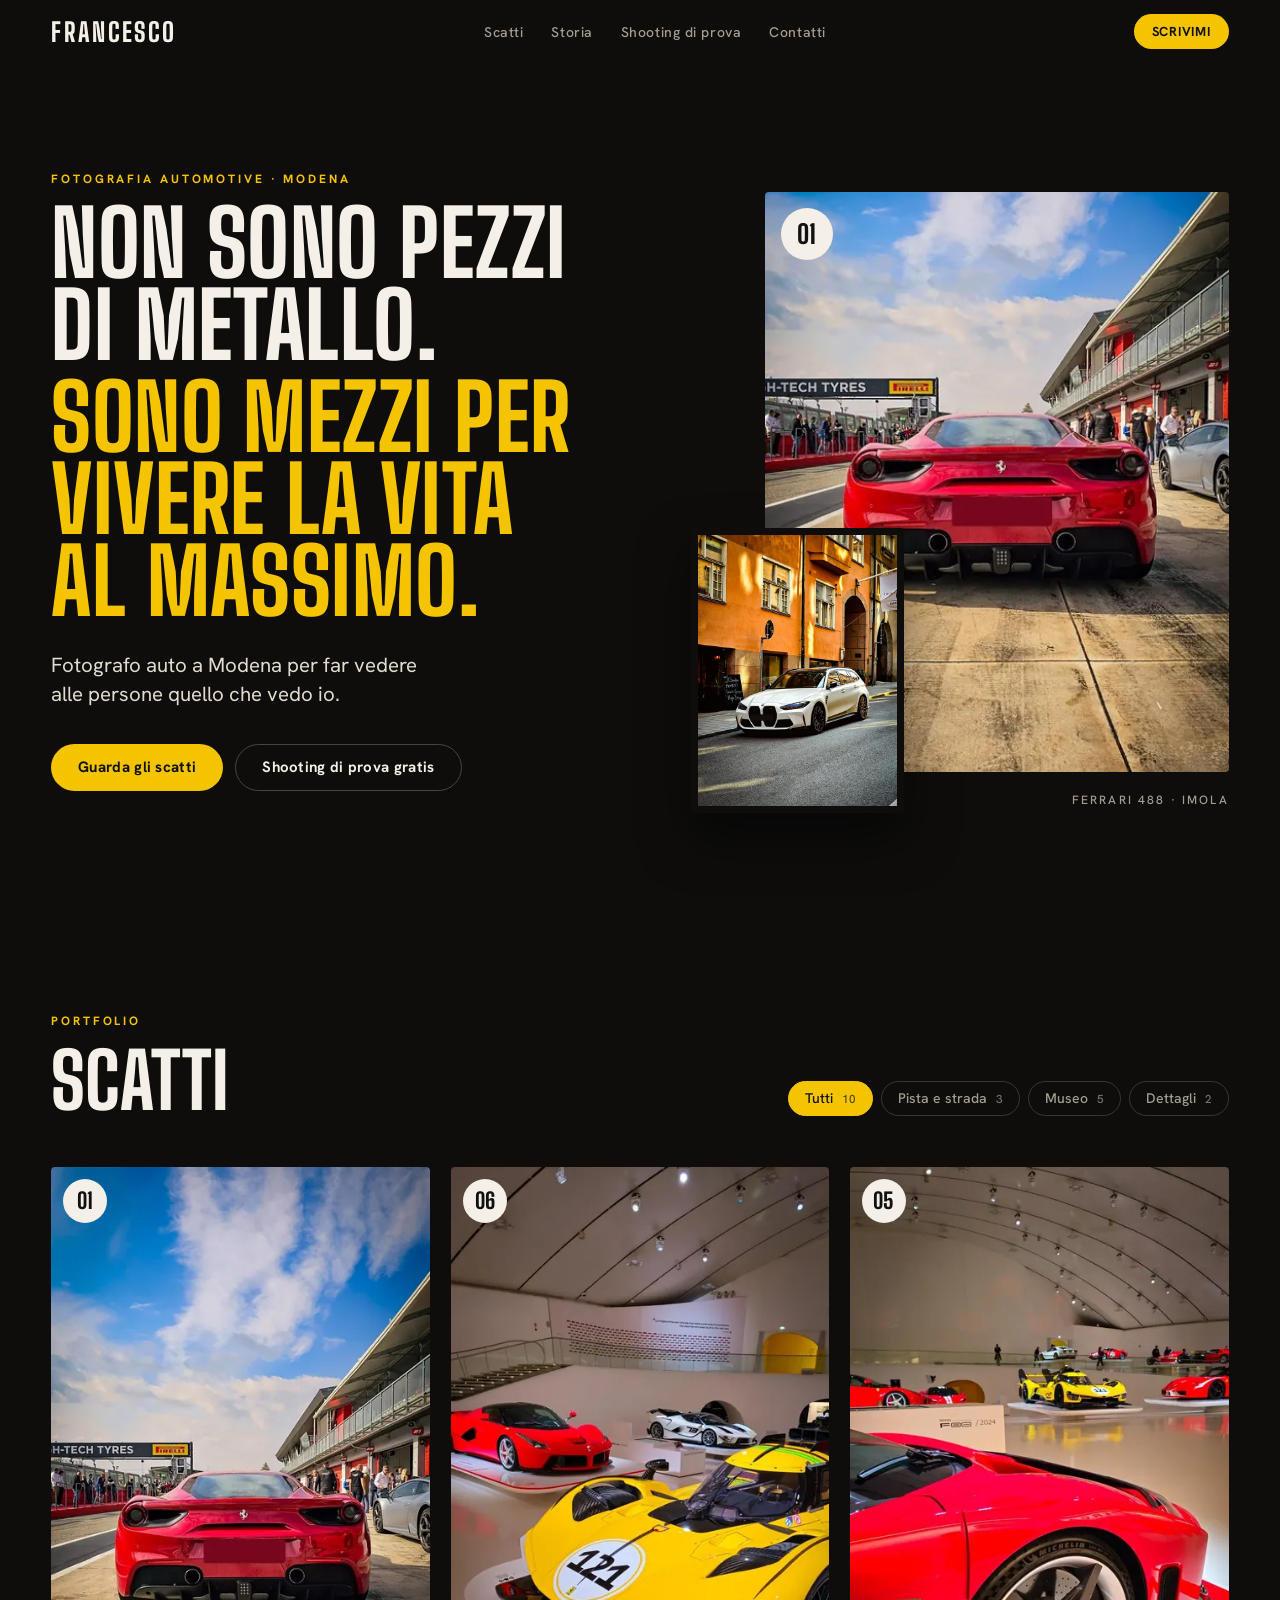
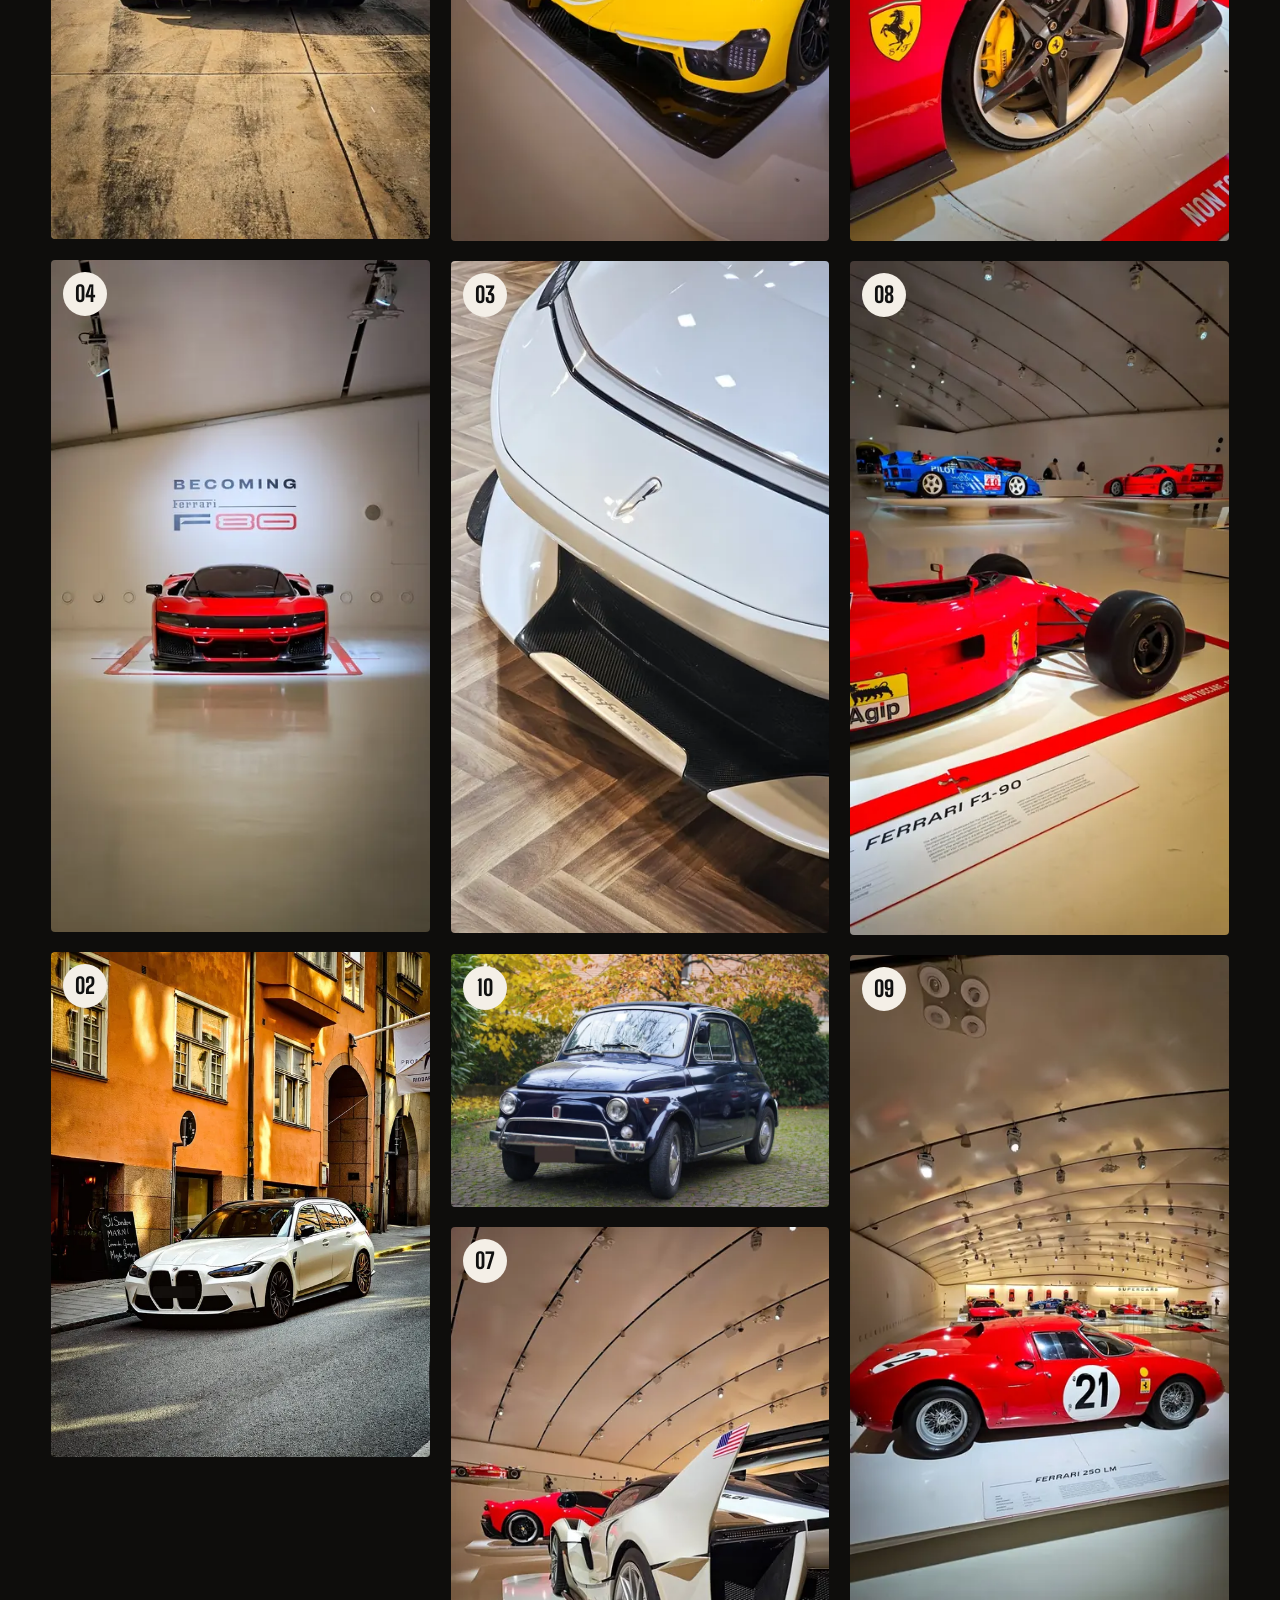
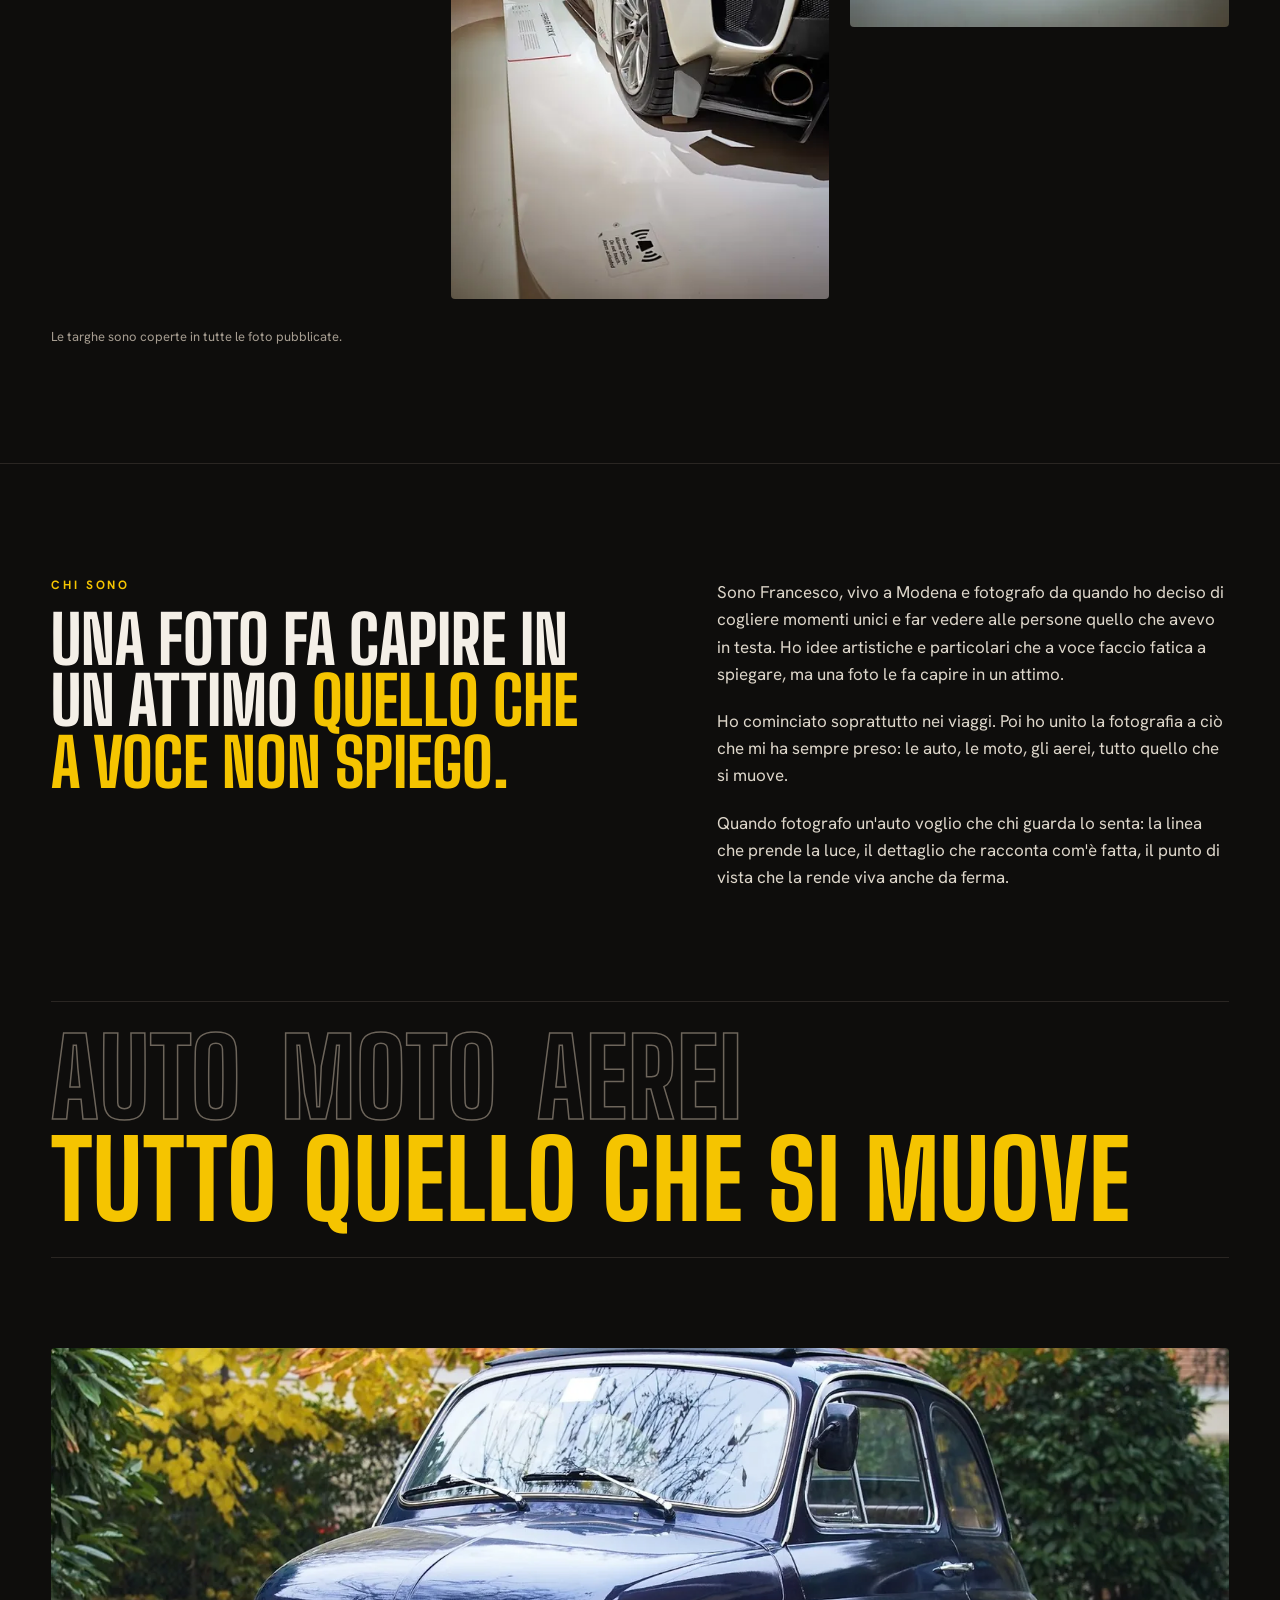
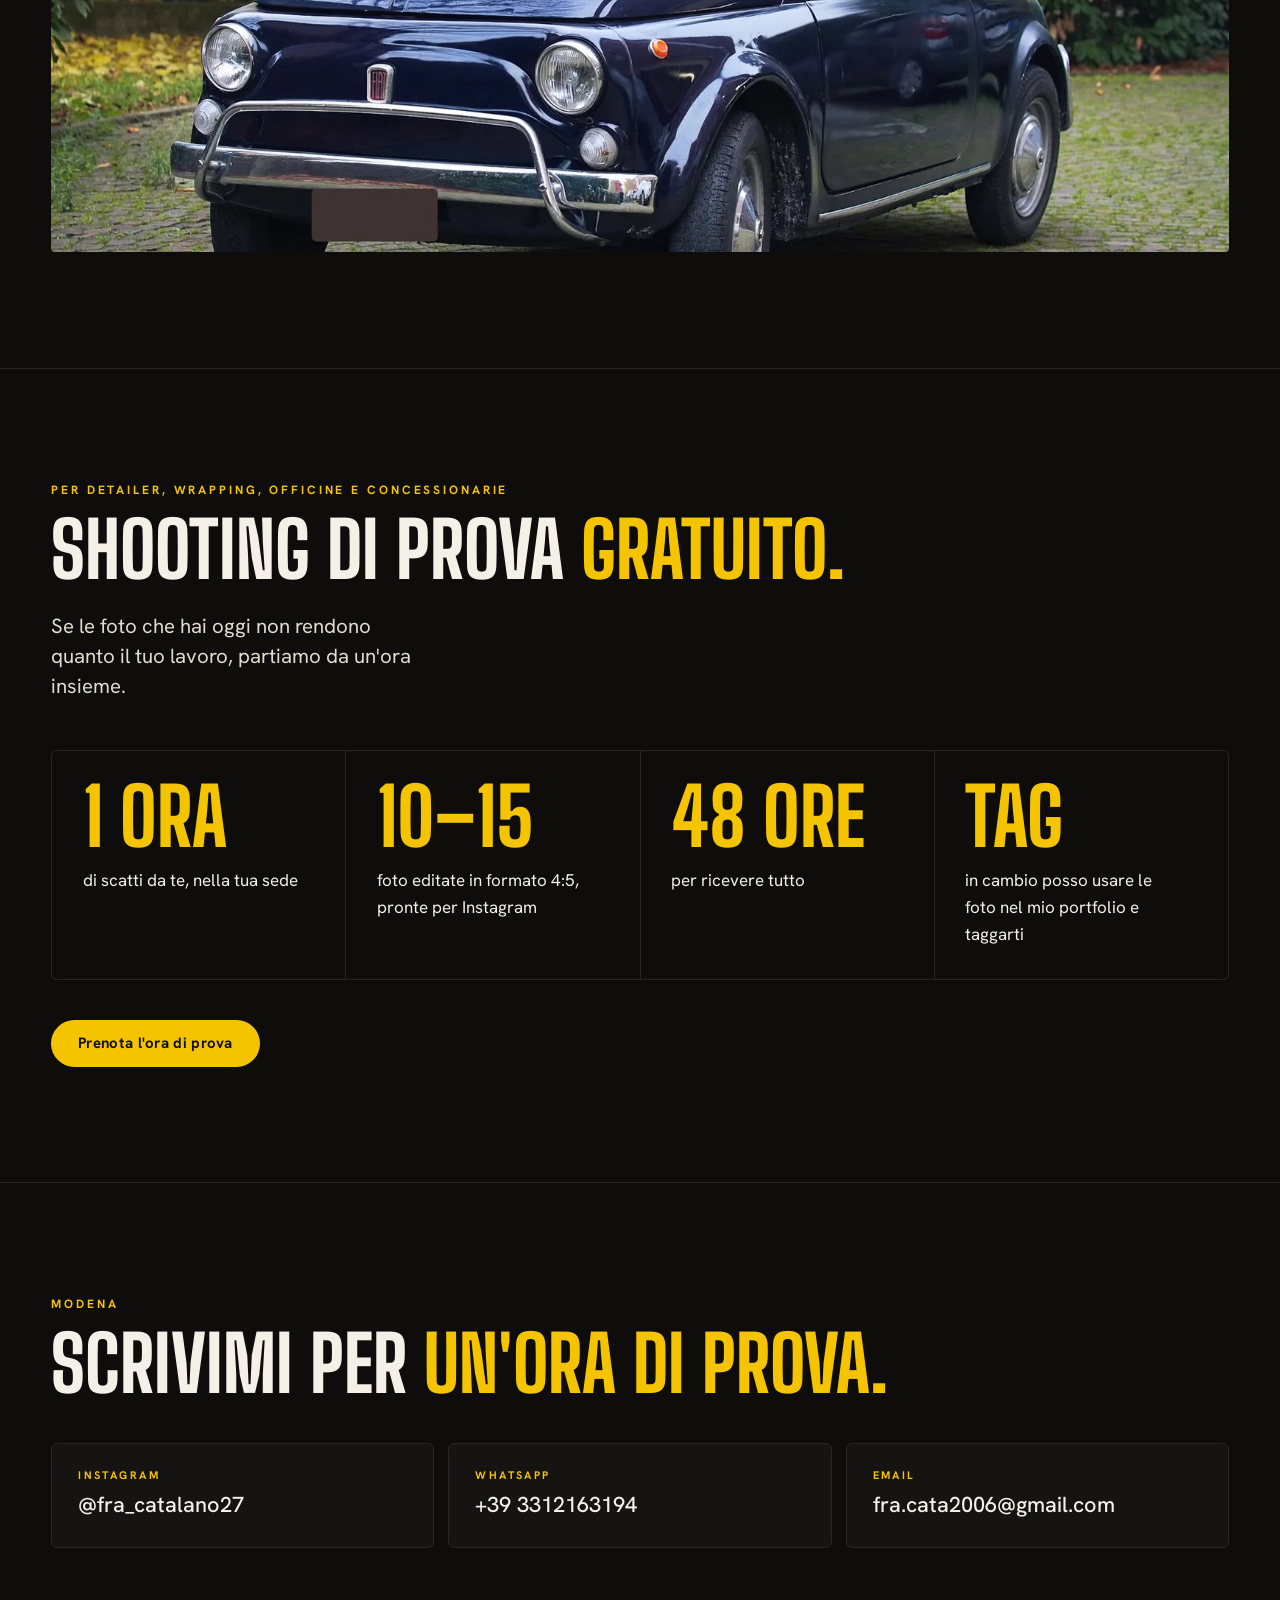
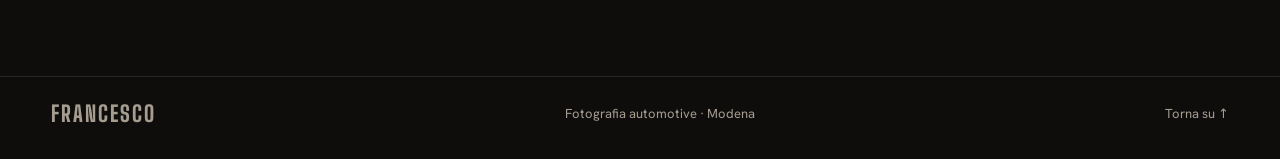
==== index.html @ 51c576ea "Portfolio fotografia automotive: sito statico Co-Authored-By: Claude Sonnet 5.5 <noreply@anthropic.c" ====
<!DOCTYPE html>
<html lang="it">
<head>
<meta charset="utf-8">
<meta name="viewport" content="width=device-width, initial-scale=1">
<title>Francesco · Fotografia automotive a Modena</title>
<meta name="description" content="Fotografo auto a Modena per far vedere alle persone quello che vedo io. Shooting di prova gratuito per detailer, wrapping, officine e concessionarie: 1 ora, 10-15 foto editate in 48 ore.">
<meta name="theme-color" content="#0e0d0c">
<link rel="icon" href="favicon.svg" type="image/svg+xml">
<link rel="canonical" href="https://cataaa06.github.io/portfolio/">

<meta property="og:type" content="website">
<meta property="og:locale" content="it_IT">
<meta property="og:title" content="Francesco · Fotografia automotive a Modena">
<meta property="og:description" content="Non sono pezzi di metallo. Sono mezzi per vivere la vita al massimo. Shooting di prova gratuito: 1 ora, 10-15 foto in 48 ore.">
<meta property="og:url" content="https://cataaa06.github.io/portfolio/">
<meta property="og:image" content="https://cataaa06.github.io/portfolio/assets/og.jpg">
<meta property="og:image:width" content="1200">
<meta property="og:image:height" content="630">
<meta name="twitter:card" content="summary_large_image">

<link rel="preload" href="assets/fonts/big-shoulders-display-latin-800-normal.woff2" as="font" type="font/woff2" crossorigin>
<link rel="preload" href="assets/fonts/hanken-grotesk-latin-400-normal.woff2" as="font" type="font/woff2" crossorigin>
<link rel="stylesheet" href="assets/css/style.css">

<script type="application/ld+json">
{"@context":"https://schema.org","@type":"Person","name":"Francesco","jobTitle":"Fotografo automotive","address":{"@type":"PostalAddress","addressLocality":"Modena","addressCountry":"IT"},"email":"mailto:fra.cata2006@gmail.com","sameAs":["https://instagram.com/fra_catalano27"]}
</script>
</head>
<body>

<header class="bar" id="top">
  <a class="mark" href="#top" aria-label="Francesco, torna in cima">Francesco</a>
  <nav class="nav" aria-label="Sezioni">
    <a href="#scatti">Scatti</a>
    <a href="#storia">Storia</a>
    <a href="#shooting">Shooting di prova</a>
    <a href="#contatti">Contatti</a>
  </nav>
  <a class="pill" href="#contatti">Scrivimi</a>
</header>

<main>

  <!-- HERO -->
  <section class="hero" aria-labelledby="h-hero">
    <div class="hero-copy">
      <p class="eyebrow">Fotografia automotive · Modena</p>
      <h1 id="h-hero"><span class="ln">Non sono pezzi di metallo.</span> <span class="ln g">Sono mezzi per vivere la vita al massimo.</span></h1>
      <p class="lead">Fotografo auto a Modena per far vedere alle persone quello che vedo io.</p>
      <div class="cta">
        <a class="btn primary" href="#scatti">Guarda gli scatti</a>
        <a class="btn ghost" href="#shooting">Shooting di prova gratis</a>
      </div>
    </div>
    <figure class="hero-art">
      <img class="a" src="assets/img/01-1600.webp" srcset="assets/img/01-800.webp 800w, assets/img/01-1600.webp 1600w" sizes="(max-width: 900px) 90vw, 40vw" width="958" height="1700" alt="Ferrari 488 vista da dietro, dal basso, ai box di Imola" fetchpriority="high">
      <img class="b" src="assets/img/02-800.webp" width="800" height="1066" alt="BMW M3 Touring bianca davanti a un muro arancione" loading="eager">
      <span class="roundel">01</span>
      <figcaption>Ferrari 488 · Imola</figcaption>
    </figure>
  </section>

  <!-- SCATTI -->
  <section class="sec" id="scatti" aria-labelledby="h-scatti">
    <div class="sec-head">
      <div>
        <p class="eyebrow">Portfolio</p>
        <h2 id="h-scatti">Scatti</h2>
      </div>
      <div class="chips" role="group" aria-label="Filtra per tipo">
        <button class="chip" type="button" data-f="all" aria-pressed="true">Tutti <small>10</small></button>
        <button class="chip" type="button" data-f="pista" aria-pressed="false">Pista e strada <small>3</small></button>
        <button class="chip" type="button" data-f="museo" aria-pressed="false">Museo <small>5</small></button>
        <button class="chip" type="button" data-f="dettagli" aria-pressed="false">Dettagli <small>2</small></button>
      </div>
    </div>

    <div class="wall" id="wall">
      <a class="shot" data-cat="pista" data-n="01" data-title="Ferrari 488" data-cap="Dal basso, sull'asfalto dei box a Imola" href="assets/img/01-1600.webp">
        <img src="assets/img/01-800.webp" width="958" height="1700" alt="Ferrari 488 vista da dietro, dal basso, ai box di Imola" loading="lazy">
        <span class="roundel">01</span><span class="cap"><b>Ferrari 488</b>Imola</span>
      </a>
      <a class="shot" data-cat="museo" data-n="04" data-title="Ferrari F80" data-cap="Frontale, centrata sul riquadro rosso" href="assets/img/04-1600.webp">
        <img src="assets/img/04-800.webp" width="958" height="1700" alt="Ferrari F80 vista frontale sotto la scritta Becoming F80" loading="lazy">
        <span class="roundel">04</span><span class="cap"><b>Ferrari F80</b>Museo</span>
      </a>
      <a class="shot" data-cat="pista" data-n="02" data-title="BMW M3 Touring" data-cap="Bianca contro un muro arancione" href="assets/img/02-1600.webp">
        <img src="assets/img/02-800.webp" width="800" height="1066" alt="BMW M3 Touring bianca davanti a un muro arancione" loading="lazy">
        <span class="roundel">02</span><span class="cap"><b>BMW M3 Touring</b>Strada</span>
      </a>
      <a class="shot" data-cat="museo" data-n="06" data-title="Ferrari 499P" data-cap="Il numero 121 in primo piano" href="assets/img/06-1600.webp">
        <img src="assets/img/06-800.webp" width="957" height="1700" alt="Ferrari 499P gialla con il numero 121 in primo piano" loading="lazy">
        <span class="roundel">06</span><span class="cap"><b>Ferrari 499P</b>Museo</span>
      </a>
      <a class="shot" data-cat="dettagli" data-n="03" data-title="Pininfarina" data-cap="Il dettaglio che firma l'auto" href="assets/img/03-1600.webp">
        <img src="assets/img/03-800.webp" width="958" height="1700" alt="Dettaglio della scritta Pininfarina su un'auto bianca" loading="lazy">
        <span class="roundel">03</span><span class="cap"><b>Pininfarina</b>Dettaglio</span>
      </a>
      <a class="shot" data-cat="pista" data-n="10" data-title="Fiat 500" data-cap="Blu profondo in un cortile d'autunno" href="assets/img/10-1600.webp">
        <img src="assets/img/10-800.webp" width="800" height="534" alt="Fiat 500 d'epoca blu scuro in un cortile d'autunno" loading="lazy">
        <span class="roundel">10</span><span class="cap"><b>Fiat 500</b>Autunno</span>
      </a>
      <a class="shot" data-cat="museo" data-n="07" data-title="Ferrari FXX K" data-cap="Ala e bandiera, da un punto di vista basso" href="assets/img/07-1600.webp">
        <img src="assets/img/07-800.webp" width="958" height="1700" alt="Ferrari FXX K bianca con la bandiera sull'ala, ripresa dal basso" loading="lazy">
        <span class="roundel">07</span><span class="cap"><b>Ferrari FXX K</b>Museo</span>
      </a>
      <a class="shot" data-cat="dettagli" data-n="05" data-title="Ferrari F80, la ruota" data-cap="Scudetto, cerchio e pinza gialla" href="assets/img/05-1600.webp">
        <img src="assets/img/05-800.webp" width="957" height="1700" alt="Ruota della Ferrari F80 con scudetto e pinza gialla" loading="lazy">
        <span class="roundel">05</span><span class="cap"><b>Ferrari F80</b>La ruota</span>
      </a>
      <a class="shot" data-cat="museo" data-n="08" data-title="Ferrari F1-90" data-cap="Monoposto rossa in diagonale sul riquadro" href="assets/img/08-1600.webp">
        <img src="assets/img/08-800.webp" width="957" height="1700" alt="Monoposto Ferrari F1-90 rossa in diagonale" loading="lazy">
        <span class="roundel">08</span><span class="cap"><b>Ferrari F1-90</b>Museo</span>
      </a>
      <a class="shot" data-cat="museo" data-n="09" data-title="Ferrari 250 LM" data-cap="Il numero 21, di profilo" href="assets/img/09-1600.webp">
        <img src="assets/img/09-800.webp" width="958" height="1700" alt="Ferrari 250 LM rossa con il numero 21, di profilo" loading="lazy">
        <span class="roundel">09</span><span class="cap"><b>Ferrari 250 LM</b>Museo</span>
      </a>
    </div>
    <p class="note">Le targhe sono coperte in tutte le foto pubblicate.</p>
  </section>

  <!-- STORIA -->
  <section class="sec story" id="storia" aria-labelledby="h-storia">
    <div class="story-grid">
      <div>
        <p class="eyebrow">Chi sono</p>
        <h2 id="h-storia">Una foto fa capire in un attimo <span class="g">quello che a voce non spiego.</span></h2>
      </div>
      <div class="text">
        <p>Sono Francesco, vivo a Modena e fotografo da quando ho deciso di cogliere momenti unici e far vedere alle persone quello che avevo in testa. Ho idee artistiche e particolari che a voce faccio fatica a spiegare, ma una foto le fa capire in un attimo.</p>
        <p>Ho cominciato soprattutto nei viaggi. Poi ho unito la fotografia a ciò che mi ha sempre preso: le auto, le moto, gli aerei, tutto quello che si muove.</p>
        <p>Quando fotografo un'auto voglio che chi guarda lo senta: la linea che prende la luce, il dettaglio che racconta com'è fatta, il punto di vista che la rende viva anche da ferma.</p>
      </div>
    </div>
    <p class="words" aria-label="Auto, moto, aerei, tutto quello che si muove"><span>Auto</span><span>Moto</span><span>Aerei</span><span class="g">Tutto quello che si muove</span></p>
    <figure class="band">
      <img src="assets/img/10-1600.webp" srcset="assets/img/10-800.webp 800w, assets/img/10-1600.webp 1600w" sizes="100vw" width="1700" height="1134" alt="Fiat 500 d'epoca blu scuro in un cortile d'autunno" loading="lazy">
    </figure>
  </section>

  <!-- SHOOTING -->
  <section class="sec offer" id="shooting" aria-labelledby="h-shooting">
    <p class="eyebrow">Per detailer, wrapping, officine e concessionarie</p>
    <h2 id="h-shooting">Shooting di prova <span class="g">gratuito.</span></h2>
    <p class="lead">Se le foto che hai oggi non rendono quanto il tuo lavoro, partiamo da un'ora insieme.</p>
    <ol class="steps">
      <li><b>1 ora</b><span>di scatti da te, nella tua sede</span></li>
      <li><b>10–15</b><span>foto editate in formato 4:5, pronte per Instagram</span></li>
      <li><b>48 ore</b><span>per ricevere tutto</span></li>
      <li><b>Tag</b><span>in cambio posso usare le foto nel mio portfolio e taggarti</span></li>
    </ol>
    <a class="btn primary" href="#contatti">Prenota l'ora di prova</a>
  </section>

  <!-- CONTATTI -->
  <section class="sec contact" id="contatti" aria-labelledby="h-contatti">
    <p class="eyebrow">Modena</p>
    <h2 id="h-contatti">Scrivimi per <span class="g">un'ora di prova.</span></h2>
    <div class="cards">
      <a class="card" href="https://instagram.com/fra_catalano27" rel="noopener"><small>Instagram</small><span>@fra_catalano27</span></a>
      <a class="card" href="https://wa.me/393312163194" rel="noopener"><small>WhatsApp</small><span>+39 3312163194</span></a>
      <a class="card" href="mailto:fra.cata2006@gmail.com"><small>Email</small><span>fra.cata2006@gmail.com</span></a>
    </div>
  </section>
</main>

<footer class="foot">
  <span class="mark sm">Francesco</span>
  <span>Fotografia automotive · Modena</span>
  <a href="#top">Torna su ↑</a>
</footer>

<!-- Lightbox -->
<dialog class="lb" id="lb" aria-label="Foto ingrandita">
  <div class="lb-top">
    <span class="lb-count" id="lbCount"></span>
    <button class="lb-x" id="lbClose" type="button" aria-label="Chiudi">&times;</button>
  </div>
  <div class="lb-stage" id="lbStage">
    <button class="lb-nav prev" id="lbPrev" type="button" aria-label="Foto precedente">&#8592;</button>
    <img id="lbImg" alt="">
    <button class="lb-nav next" id="lbNext" type="button" aria-label="Foto successiva">&#8594;</button>
  </div>
  <div class="lb-cap"><span class="roundel" id="lbNum"></span><div><b id="lbTitle"></b><span id="lbText"></span></div></div>
</dialog>

<script src="assets/js/main.js"></script>
</body>
</html>
---- assets/css/style.css ----
/* Direzione: grafite caldo, giallo Modena come unico accento, numeri nei tondi bianchi delle livree da corsa. */
@font-face{font-family:"Big Shoulders Display";font-weight:700;font-style:normal;font-display:swap;src:url("../fonts/big-shoulders-display-latin-700-normal.woff2") format("woff2")}
@font-face{font-family:"Big Shoulders Display";font-weight:800;font-style:normal;font-display:swap;src:url("../fonts/big-shoulders-display-latin-800-normal.woff2") format("woff2")}
@font-face{font-family:"Hanken Grotesk";font-weight:400;font-style:normal;font-display:swap;src:url("../fonts/hanken-grotesk-latin-400-normal.woff2") format("woff2")}
@font-face{font-family:"Hanken Grotesk";font-weight:500;font-style:normal;font-display:swap;src:url("../fonts/hanken-grotesk-latin-500-normal.woff2") format("woff2")}
@font-face{font-family:"Hanken Grotesk";font-weight:700;font-style:normal;font-display:swap;src:url("../fonts/hanken-grotesk-latin-700-normal.woff2") format("woff2")}

:root{
  --ink:#0e0d0c;
  --ink2:#161412;
  --line:#2a2623;
  --paper:#f4efe7;
  --mute:#a69d91;
  --giallo:#f5c400;
  --display:"Big Shoulders Display","Arial Narrow",Impact,sans-serif;
  --body:"Hanken Grotesk",system-ui,-apple-system,"Segoe UI",sans-serif;
  --gut:clamp(18px,4vw,56px);
  --max:1360px;
  color-scheme:dark;
}
*{box-sizing:border-box}
html{overflow-x:clip;scroll-behavior:smooth;scroll-padding-top:76px;-webkit-text-size-adjust:100%}
body{margin:0;background:var(--ink);color:var(--paper);font:400 17px/1.6 var(--body);-webkit-font-smoothing:antialiased}
img{display:block;max-width:100%;height:auto}
a{color:inherit}
:focus-visible{outline:2px solid var(--giallo);outline-offset:3px}
.g{color:var(--giallo)}

/* header */
.bar{position:fixed;inset:0 0 auto 0;z-index:20;display:flex;align-items:center;justify-content:space-between;gap:20px;
  padding:14px var(--gut);transition:background .25s,border-color .25s;border-bottom:1px solid transparent}
.bar.on{background:rgba(14,13,12,.82);backdrop-filter:blur(14px);-webkit-backdrop-filter:blur(14px);border-color:var(--line)}
.mark{font:800 26px/1 var(--display);letter-spacing:.09em;text-transform:uppercase;text-decoration:none}
.mark.sm{font-size:22px}
.nav{display:flex;gap:28px}
.nav a{font:500 14px/1 var(--body);letter-spacing:.04em;color:var(--mute);text-decoration:none;padding:8px 0}
.nav a:hover{color:var(--paper)}
.pill{font:700 13px/1 var(--body);letter-spacing:.06em;text-transform:uppercase;text-decoration:none;
  background:var(--giallo);color:#111;padding:11px 18px;border-radius:999px;transition:background .15s}
.pill:hover{background:var(--paper)}

/* tipografia comune */
.eyebrow{margin:0 0 18px;font:700 12px/1 var(--body);letter-spacing:.24em;text-transform:uppercase;color:var(--giallo)}
h1,h2{margin:0;font-family:var(--display);font-weight:800;text-transform:uppercase;text-wrap:balance}
.lead{font-size:clamp(18px,1.6vw,22px);line-height:1.45;color:#e2dbcf;max-width:34ch;margin:28px 0 0}
.roundel{display:grid;place-items:center;width:44px;height:44px;border-radius:50%;background:var(--paper);color:#111;
  font:800 22px/1 var(--display);font-variant-numeric:tabular-nums}

/* bottoni */
.cta{display:flex;flex-wrap:wrap;gap:12px;margin-top:34px}
.btn{display:inline-block;padding:15px 26px;border-radius:999px;font:700 15px/1 var(--body);letter-spacing:.02em;text-decoration:none;
  border:1px solid transparent;transition:background .15s,color .15s,border-color .15s}
.btn.primary{background:var(--giallo);color:#111}
.btn.primary:hover{background:var(--paper)}
.btn.ghost{border-color:#4a443e;color:var(--paper)}
.btn.ghost:hover{border-color:var(--giallo);color:var(--giallo)}

/* hero */
.hero{min-height:100svh;max-width:var(--max);margin:0 auto;padding:120px var(--gut) 56px;
  display:grid;grid-template-columns:minmax(0,7fr) minmax(0,5fr);gap:clamp(28px,5vw,80px);align-items:center}
.hero h1{font-size:clamp(46px,7.1vw,124px);line-height:.9;letter-spacing:.005em}
.hero h1 .ln{display:block;animation:rise .9s cubic-bezier(.2,.7,.2,1) both}
.hero h1 .ln.g{animation-delay:.12s;margin-top:.12em}
.hero .eyebrow,.hero .lead,.hero .cta{animation:rise .9s cubic-bezier(.2,.7,.2,1) .25s both}
.hero-art{position:relative;margin:0;justify-self:end;width:100%;max-width:520px;animation:fade 1.2s ease .1s both}
.hero-art .a{width:100%;aspect-ratio:4/5;object-fit:cover;object-position:50% 62%;border-radius:4px}
.hero-art .b{position:absolute;left:-16%;bottom:-7%;width:46%;aspect-ratio:3/4;object-fit:cover;border:7px solid var(--ink);border-radius:4px;
  box-shadow:0 24px 50px rgba(0,0,0,.5)}
.hero-art .roundel{position:absolute;top:16px;left:16px;width:52px;height:52px;font-size:26px}
.hero-art figcaption{position:absolute;right:0;bottom:-34px;font:500 12px/1 var(--body);letter-spacing:.18em;text-transform:uppercase;color:var(--mute)}
@keyframes rise{from{opacity:0;transform:translateY(26px)}to{opacity:1;transform:none}}
@keyframes fade{from{opacity:0}to{opacity:1}}

/* sezioni */
.sec{max-width:var(--max);margin:0 auto;padding:clamp(64px,9vw,128px) var(--gut)}
.sec h2{font-size:clamp(44px,6vw,96px);line-height:.92}
.sec-head{display:flex;flex-wrap:wrap;align-items:flex-end;justify-content:space-between;gap:24px;margin-bottom:clamp(28px,4vw,52px)}
.chips{display:flex;flex-wrap:wrap;gap:8px}
.chip{border:1px solid #3a3530;background:transparent;color:var(--mute);padding:9px 16px;border-radius:999px;cursor:pointer;
  font:500 14px/1 var(--body);transition:all .15s}
.chip small{opacity:.7;margin-left:5px}
.chip:hover{color:var(--paper);border-color:var(--mute)}
.chip[aria-pressed="true"]{background:var(--giallo);border-color:var(--giallo);color:#111}

/* galleria a colonne */
.wall{columns:3;column-gap:clamp(12px,1.6vw,22px)}
.shot{position:relative;display:block;break-inside:avoid;margin:0 0 clamp(12px,1.6vw,22px);overflow:hidden;border-radius:4px;background:var(--ink2);cursor:zoom-in}
.shot[hidden]{display:none}
.shot img{width:100%;height:auto;transition:transform .6s cubic-bezier(.2,.7,.2,1)}
.shot:hover img{transform:scale(1.035)}
.shot .roundel{position:absolute;top:12px;left:12px}
.shot .cap{position:absolute;inset:auto 0 0 0;padding:42px 16px 14px;background:linear-gradient(to top,rgba(10,9,8,.82),transparent);
  font:500 12px/1.3 var(--body);letter-spacing:.14em;text-transform:uppercase;color:#cfc6b9;opacity:0;transform:translateY(8px);transition:all .3s}
.shot .cap b{display:block;font:800 22px/1 var(--display);letter-spacing:.05em;color:var(--paper);margin-bottom:4px}
.shot:hover .cap,.shot:focus-visible .cap{opacity:1;transform:none}
.note{margin:28px 0 0;font-size:13px;color:var(--mute)}

/* storia */
.story{border-top:1px solid var(--line)}
.story-grid{display:grid;grid-template-columns:minmax(0,1.15fr) minmax(0,1fr);gap:clamp(28px,6vw,96px);align-items:start}
.story h2{font-size:clamp(40px,5.2vw,84px)}
.text p{margin:0 0 20px;color:#ddd6ca;max-width:54ch}
.words{display:flex;flex-wrap:wrap;gap:0 clamp(18px,3vw,44px);margin:clamp(48px,7vw,96px) 0;
  font:800 clamp(44px,8.4vw,150px)/.95 var(--display);text-transform:uppercase;letter-spacing:.01em;
  border-top:1px solid var(--line);border-bottom:1px solid var(--line);padding:clamp(14px,2vw,28px) 0}
.words span:not(.g){color:transparent;-webkit-text-stroke:1.5px #6d655b}
.band{margin:0}
.band img{width:100%;aspect-ratio:21/9;object-fit:cover;object-position:50% 55%;border-radius:4px}

/* offerta */
.offer{border-top:1px solid var(--line)}
.steps{list-style:none;margin:48px 0 40px;padding:0;display:grid;grid-template-columns:repeat(4,minmax(0,1fr));
  border:1px solid var(--line);border-radius:6px;overflow:hidden;background:var(--line);gap:1px}
.steps li{background:var(--ink);padding:clamp(22px,2.4vw,34px)}
.steps b{display:block;font:800 clamp(52px,6.2vw,100px)/.9 var(--display);color:var(--giallo);text-transform:uppercase}
.steps span{display:block;margin-top:14px;max-width:22ch;color:var(--paper)}

/* contatti */
.contact{border-top:1px solid var(--line);padding-bottom:clamp(72px,10vw,140px)}
.cards{display:grid;grid-template-columns:repeat(3,minmax(0,1fr));gap:14px;margin-top:44px}
.card{display:flex;flex-direction:column;gap:10px;padding:26px 26px 28px;background:var(--ink2);border:1px solid var(--line);border-radius:6px;text-decoration:none;
  transition:border-color .2s,transform .2s}
.card:hover{border-color:var(--giallo);transform:translateY(-3px)}
.card small{font:700 11px/1 var(--body);letter-spacing:.22em;text-transform:uppercase;color:var(--giallo)}
.card span{font:500 clamp(17px,1.7vw,22px)/1.3 var(--body);word-break:break-word}

.foot{display:flex;flex-wrap:wrap;gap:12px 28px;align-items:center;justify-content:space-between;max-width:var(--max);margin:0 auto;
  padding:26px var(--gut) 34px;border-top:1px solid var(--line);font-size:13px;color:var(--mute)}
.foot a{text-decoration:none}.foot a:hover{color:var(--paper)}

/* lightbox */
.lb{border:0;padding:0;margin:0;max-width:none;max-height:none;width:100vw;height:100dvh;background:rgba(10,9,8,.96);color:var(--paper)}
.lb[open]{display:grid;grid-template-rows:auto minmax(0,1fr) auto}
.lb::backdrop{background:rgba(10,9,8,.96)}
.lb-top{display:flex;align-items:center;justify-content:space-between;padding:14px var(--gut)}
.lb-count{font:700 14px/1 var(--display);letter-spacing:.2em;color:var(--mute)}
.lb-x{background:none;border:1px solid #3a3530;color:var(--paper);width:42px;height:42px;border-radius:50%;font-size:26px;line-height:1;cursor:pointer}
.lb-x:hover{border-color:var(--giallo);color:var(--giallo)}
.lb-stage{position:relative;min-height:0;display:grid;padding:0 clamp(52px,7vw,96px)}
.lb-stage img{width:100%;height:100%;min-height:0;object-fit:contain;filter:drop-shadow(0 30px 50px rgba(0,0,0,.6))}
.lb-nav{position:absolute;top:50%;translate:0 -50%;width:48px;height:48px;border-radius:50%;border:1px solid #4a443e;background:rgba(14,13,12,.6);color:var(--paper);font-size:20px;cursor:pointer}
.lb-nav:hover{background:var(--giallo);border-color:var(--giallo);color:#111}
.lb-nav.prev{left:clamp(8px,2vw,24px)}.lb-nav.next{right:clamp(8px,2vw,24px)}
.lb-cap{display:flex;align-items:center;gap:14px;padding:14px var(--gut) 20px}
.lb-cap b{display:block;font:800 26px/1 var(--display);letter-spacing:.05em;text-transform:uppercase}
.lb-cap span:not(.roundel){color:var(--mute);font-size:14px}

/* tablet e telefono */
@media (max-width:1000px){
  .nav{display:none}
  .hero{grid-template-columns:minmax(0,1fr);padding-top:104px;min-height:0}
  .hero-art{justify-self:stretch;width:auto;max-width:460px;margin:24px 0 40px 10%}
  .wall{columns:2}
  .story-grid{grid-template-columns:minmax(0,1fr)}
  .steps{grid-template-columns:repeat(2,minmax(0,1fr))}
  .cards{grid-template-columns:minmax(0,1fr)}
}
@media (max-width:560px){
  body{font-size:16px}
  .hero-art{margin-left:12%}
  .hero-art .b{left:-12%}
  .wall{column-gap:10px}
  .shot{margin-bottom:10px}
  .shot .cap{opacity:1;transform:none;padding-top:30px;font-size:10px}
  .shot .cap b{font-size:17px}
  .shot .roundel{width:34px;height:34px;font-size:17px;top:8px;left:8px}
  .steps{grid-template-columns:minmax(0,1fr)}
  .band img{aspect-ratio:4/3}
  .lb-stage{padding:0 8px}
  .lb-nav{width:40px;height:40px;top:auto;bottom:-52px;translate:none}
}
@media (prefers-reduced-motion:reduce){
  html{scroll-behavior:auto}
  *,*::before,*::after{animation:none !important;transition:none !important}
}
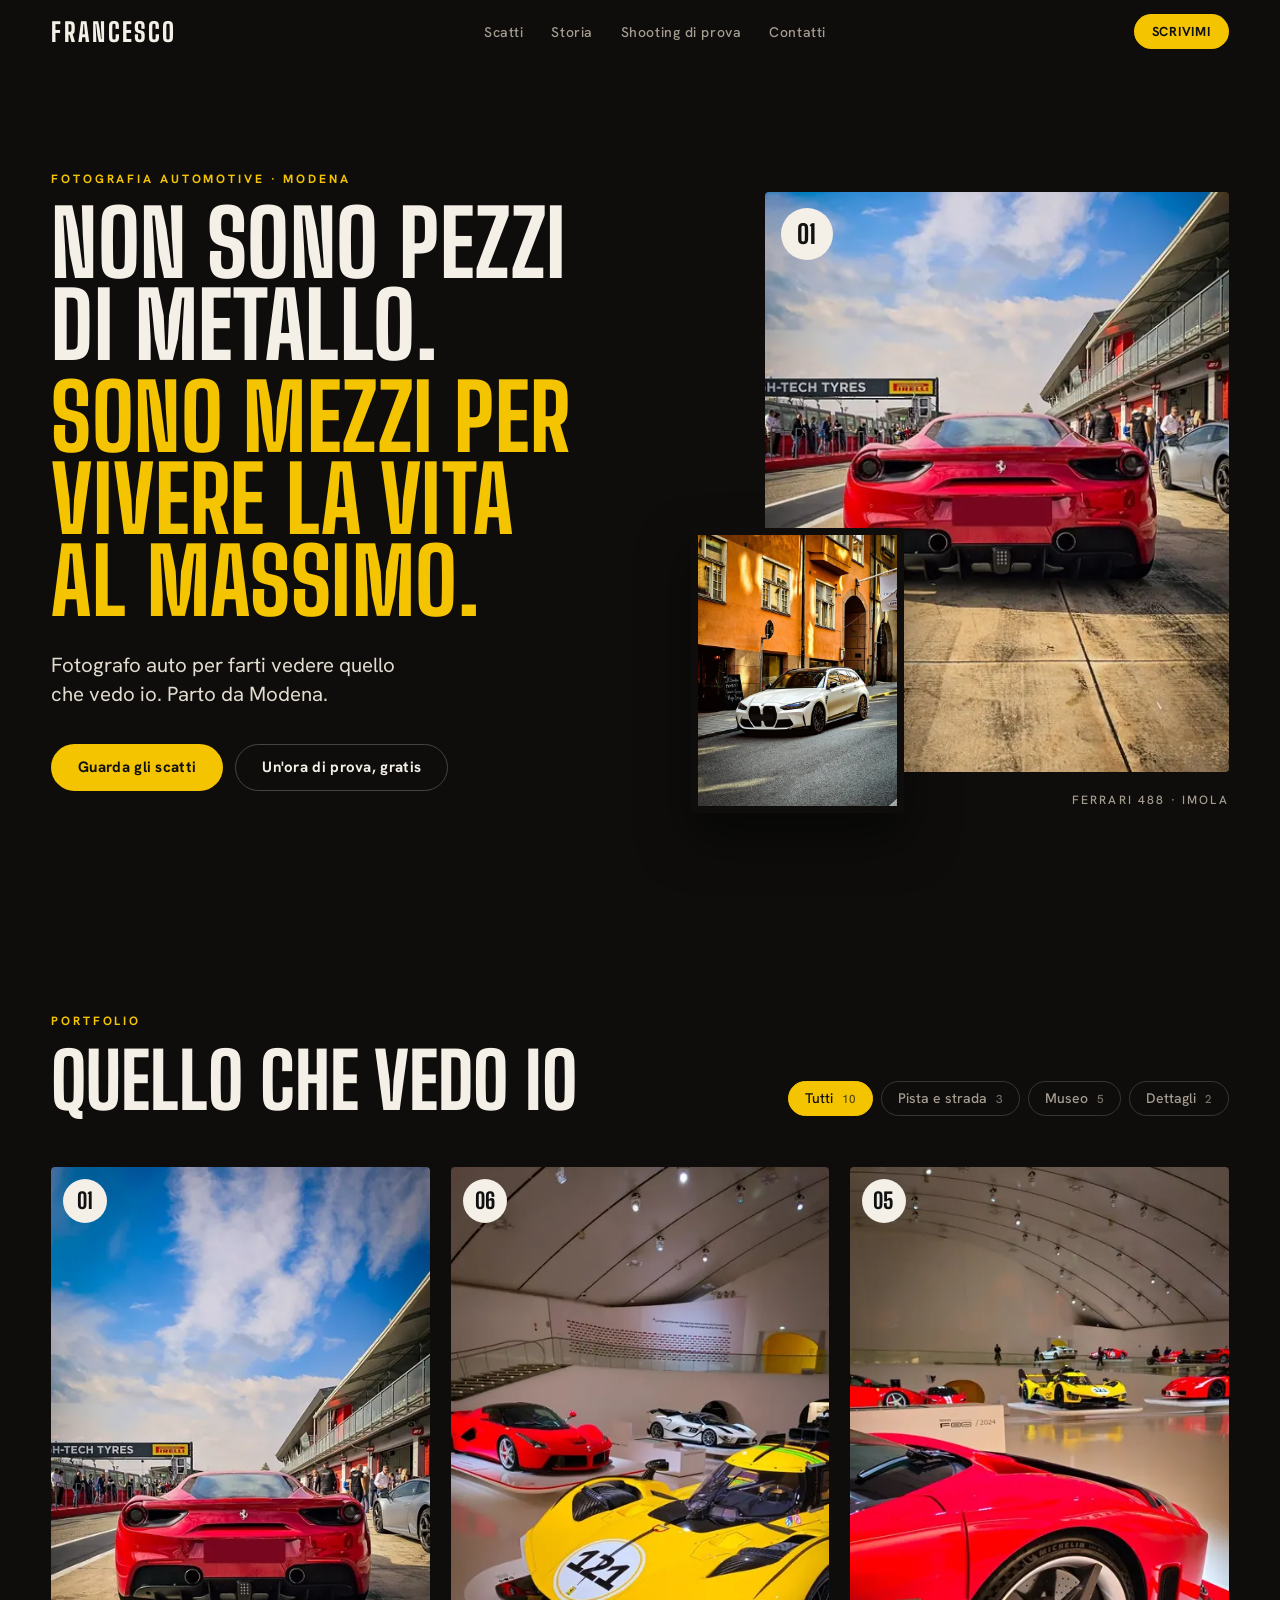
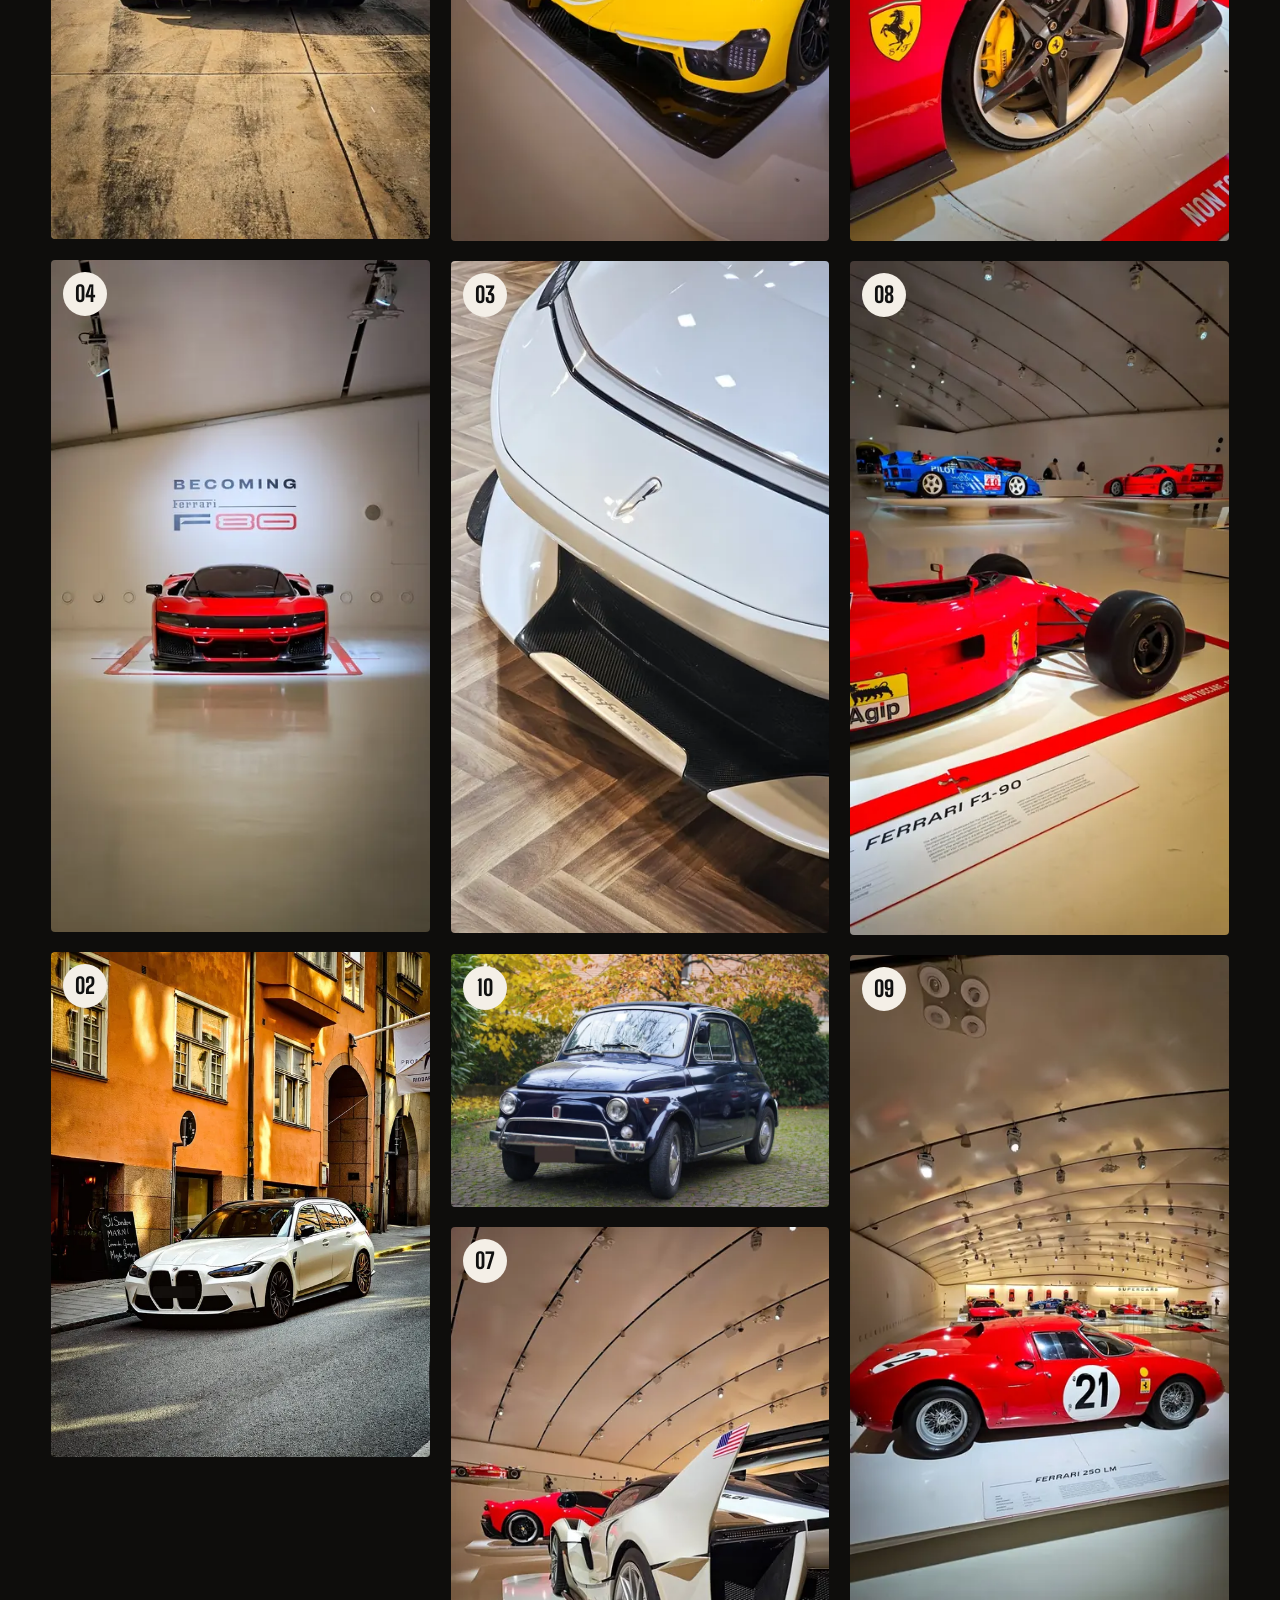
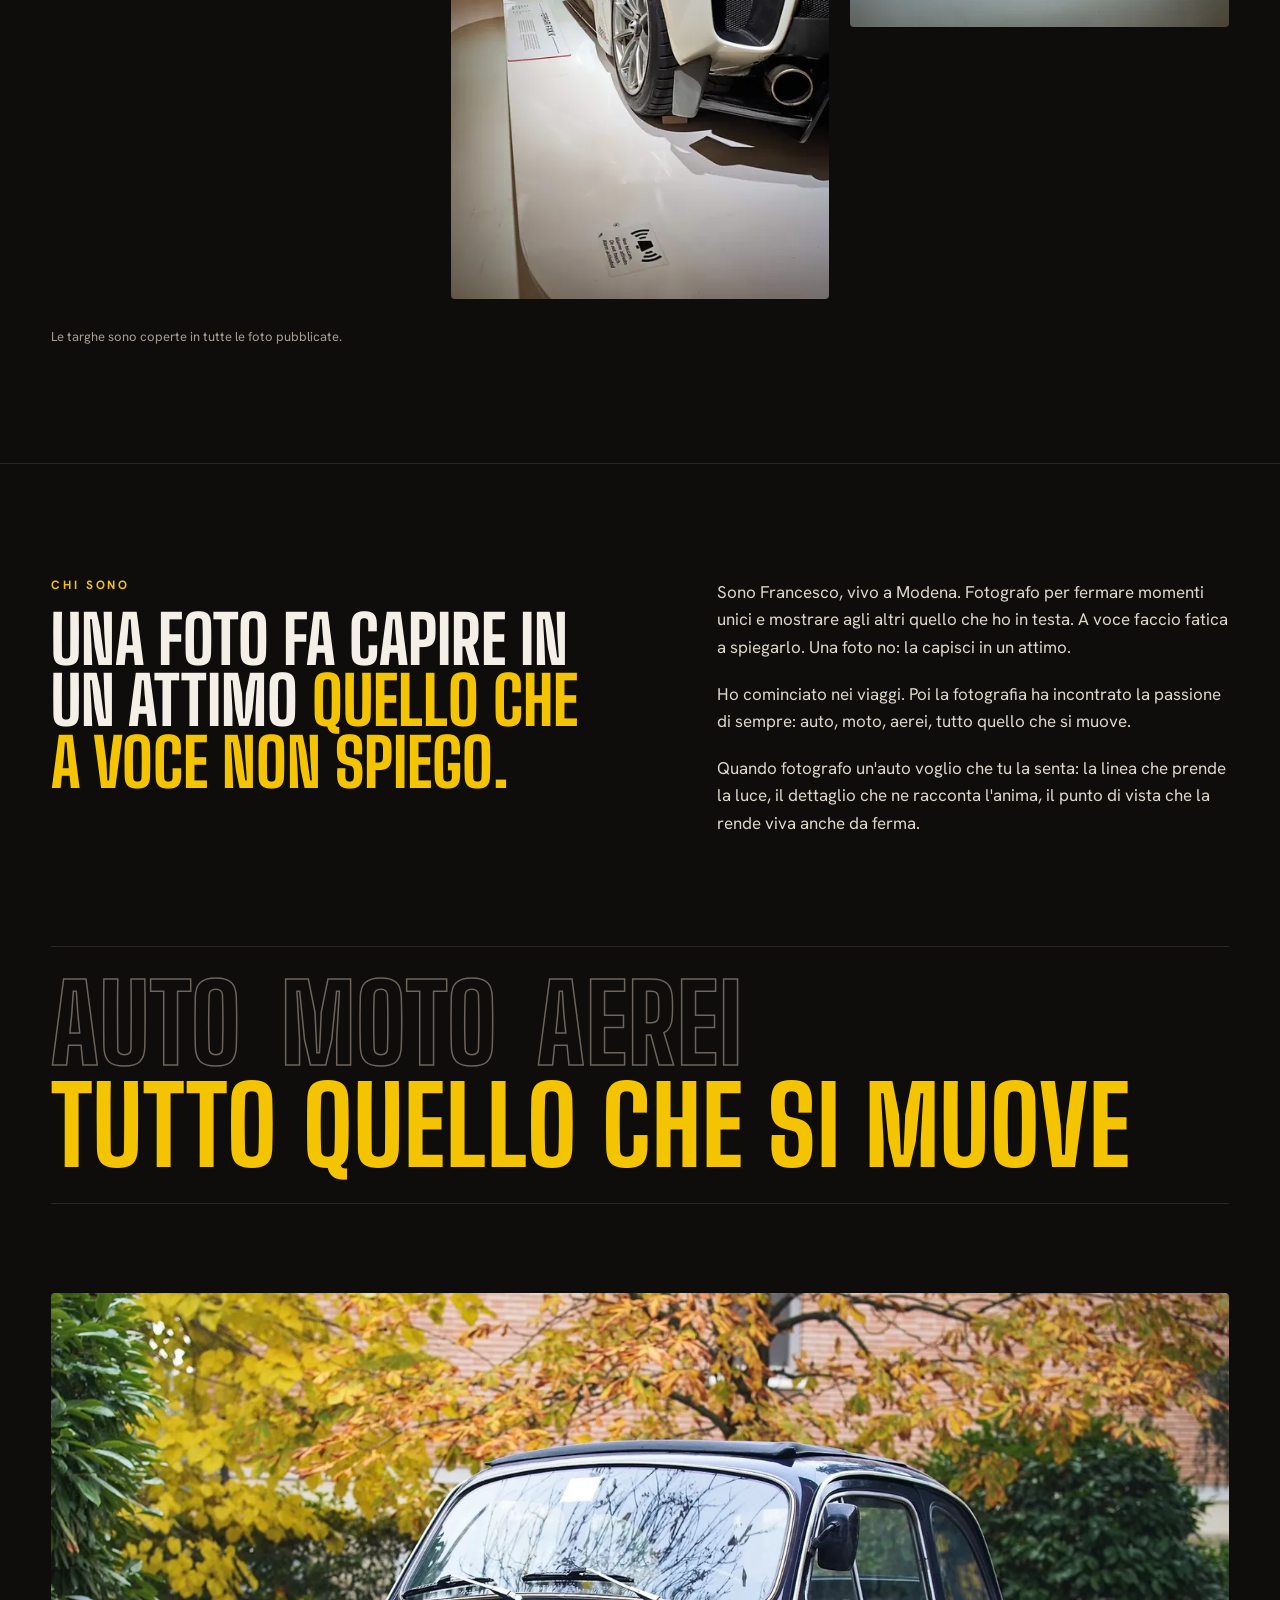
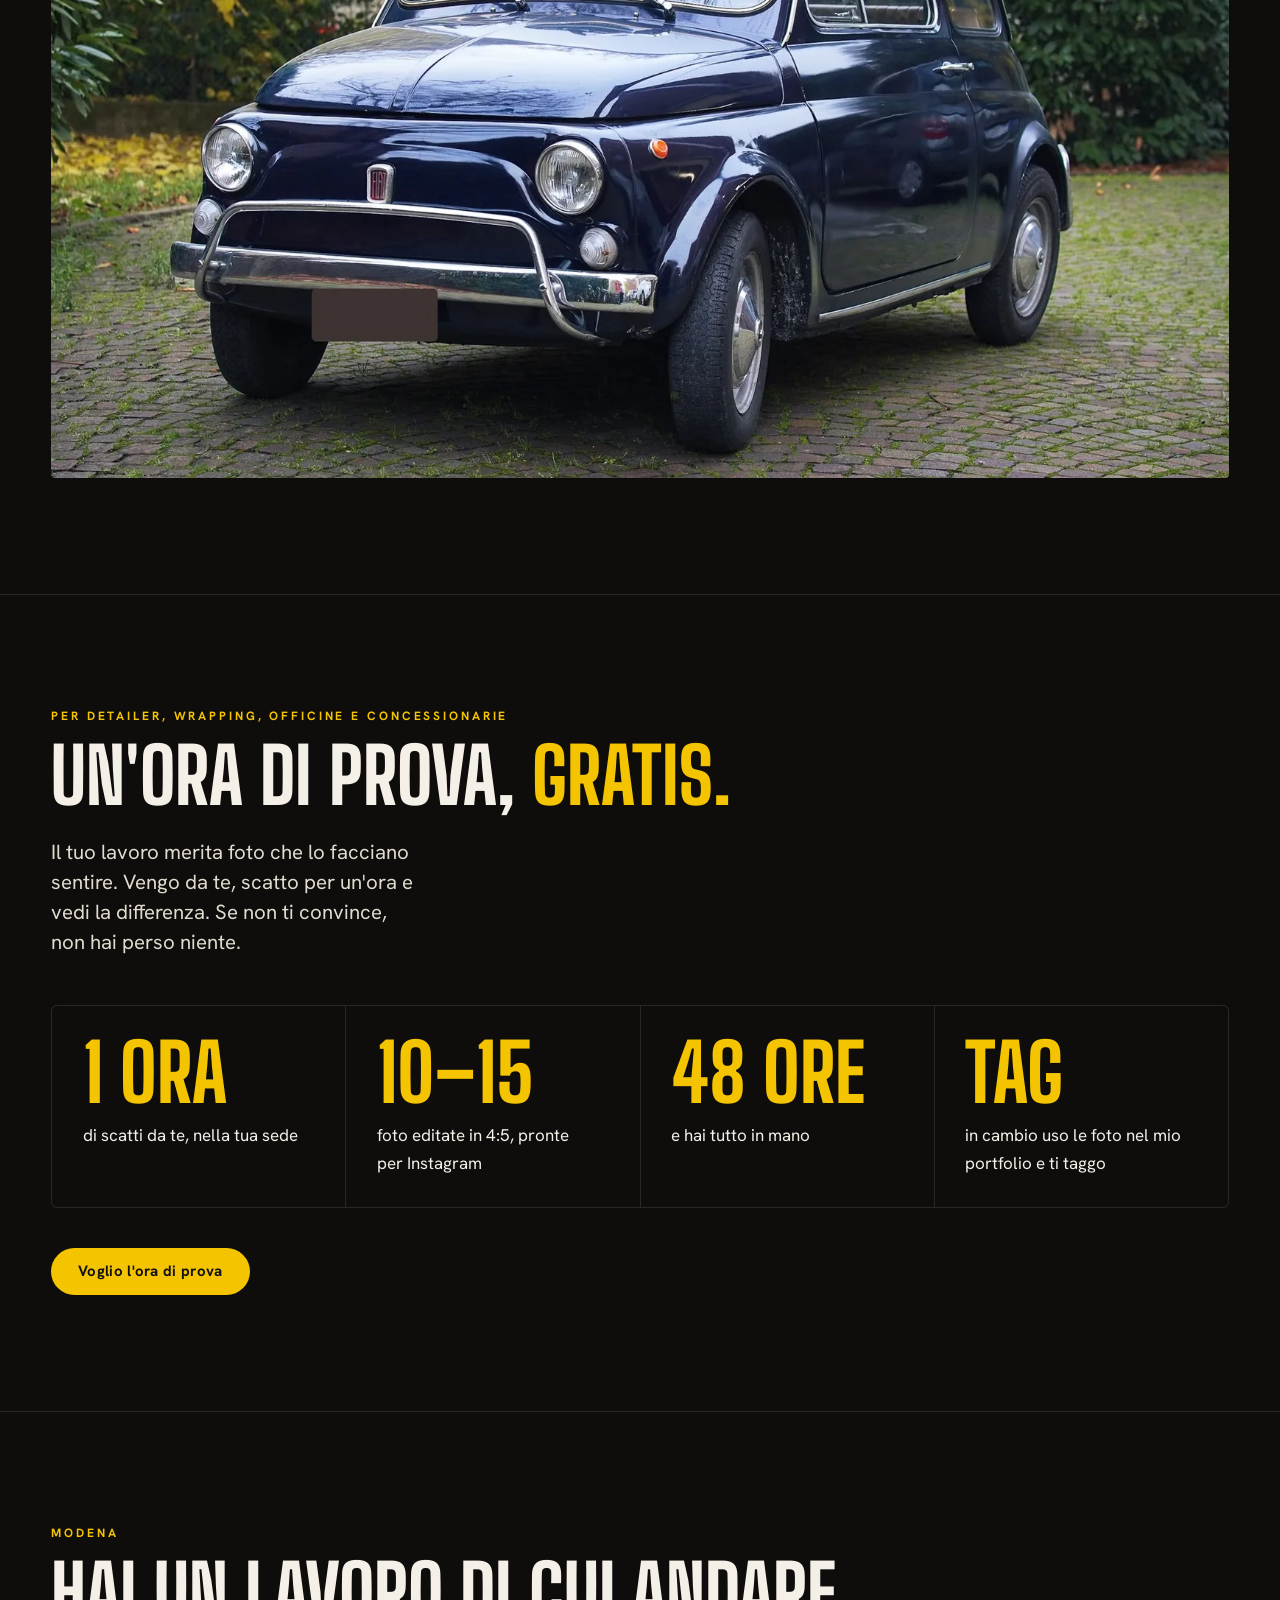
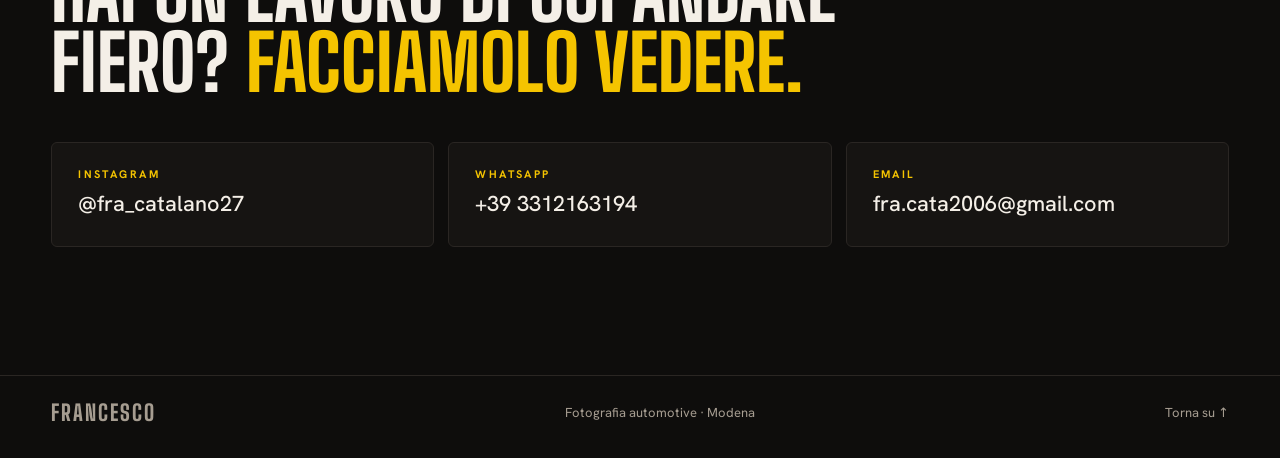
==== commit c4f37fcd: "Testi del sito piu diretti ed emotivi Co-Authored-By: Claude Sonnet 5.5 <noreply@anthropic.com>" ====
--- a/index.html
+++ b/index.html
@@ -4,7 +4,7 @@
 <meta charset="utf-8">
 <meta name="viewport" content="width=device-width, initial-scale=1">
 <title>Francesco · Fotografia automotive a Modena</title>
-<meta name="description" content="Fotografo auto a Modena per far vedere alle persone quello che vedo io. Shooting di prova gratuito per detailer, wrapping, officine e concessionarie: 1 ora, 10-15 foto editate in 48 ore.">
+<meta name="description" content="Fotografo auto per farti vedere quello che vedo io. Parto da Modena. Un'ora di shooting di prova gratis per detailer, wrapping, officine e concessionarie: 10-15 foto editate in 48 ore.">
 <meta name="theme-color" content="#0e0d0c">
 <link rel="icon" href="favicon.svg" type="image/svg+xml">
 <link rel="canonical" href="https://cataaa06.github.io/portfolio/">
@@ -12,7 +12,7 @@
 <meta property="og:type" content="website">
 <meta property="og:locale" content="it_IT">
 <meta property="og:title" content="Francesco · Fotografia automotive a Modena">
-<meta property="og:description" content="Non sono pezzi di metallo. Sono mezzi per vivere la vita al massimo. Shooting di prova gratuito: 1 ora, 10-15 foto in 48 ore.">
+<meta property="og:description" content="Non sono pezzi di metallo. Sono mezzi per vivere la vita al massimo. Un'ora di prova gratis: 10-15 foto in 48 ore.">
 <meta property="og:url" content="https://cataaa06.github.io/portfolio/">
 <meta property="og:image" content="https://cataaa06.github.io/portfolio/assets/og.jpg">
 <meta property="og:image:width" content="1200">
@@ -47,10 +47,10 @@
     <div class="hero-copy">
       <p class="eyebrow">Fotografia automotive · Modena</p>
       <h1 id="h-hero"><span class="ln">Non sono pezzi di metallo.</span> <span class="ln g">Sono mezzi per vivere la vita al massimo.</span></h1>
-      <p class="lead">Fotografo auto a Modena per far vedere alle persone quello che vedo io.</p>
+      <p class="lead">Fotografo auto per farti vedere quello che vedo io. Parto da Modena.</p>
       <div class="cta">
         <a class="btn primary" href="#scatti">Guarda gli scatti</a>
-        <a class="btn ghost" href="#shooting">Shooting di prova gratis</a>
+        <a class="btn ghost" href="#shooting">Un'ora di prova, gratis</a>
       </div>
     </div>
     <figure class="hero-art">
@@ -66,7 +66,7 @@
     <div class="sec-head">
       <div>
         <p class="eyebrow">Portfolio</p>
-        <h2 id="h-scatti">Scatti</h2>
+        <h2 id="h-scatti">Quello che vedo io</h2>
       </div>
       <div class="chips" role="group" aria-label="Filtra per tipo">
         <button class="chip" type="button" data-f="all" aria-pressed="true">Tutti <small>10</small></button>
@@ -77,11 +77,11 @@
     </div>
 
     <div class="wall" id="wall">
-      <a class="shot" data-cat="pista" data-n="01" data-title="Ferrari 488" data-cap="Dal basso, sull'asfalto dei box a Imola" href="assets/img/01-1600.webp">
+      <a class="shot" data-cat="pista" data-n="01" data-title="Ferrari 488" data-cap="A pelo d'asfalto, ai box di Imola" href="assets/img/01-1600.webp">
         <img src="assets/img/01-800.webp" width="958" height="1700" alt="Ferrari 488 vista da dietro, dal basso, ai box di Imola" loading="lazy">
         <span class="roundel">01</span><span class="cap"><b>Ferrari 488</b>Imola</span>
       </a>
-      <a class="shot" data-cat="museo" data-n="04" data-title="Ferrari F80" data-cap="Frontale, centrata sul riquadro rosso" href="assets/img/04-1600.webp">
+      <a class="shot" data-cat="museo" data-n="04" data-title="Ferrari F80" data-cap="Ti guarda dritta negli occhi" href="assets/img/04-1600.webp">
         <img src="assets/img/04-800.webp" width="958" height="1700" alt="Ferrari F80 vista frontale sotto la scritta Becoming F80" loading="lazy">
         <span class="roundel">04</span><span class="cap"><b>Ferrari F80</b>Museo</span>
       </a>
@@ -89,31 +89,31 @@
         <img src="assets/img/02-800.webp" width="800" height="1066" alt="BMW M3 Touring bianca davanti a un muro arancione" loading="lazy">
         <span class="roundel">02</span><span class="cap"><b>BMW M3 Touring</b>Strada</span>
       </a>
-      <a class="shot" data-cat="museo" data-n="06" data-title="Ferrari 499P" data-cap="Il numero 121 in primo piano" href="assets/img/06-1600.webp">
+      <a class="shot" data-cat="museo" data-n="06" data-title="Ferrari 499P" data-cap="Il 121, così vicino che quasi lo senti" href="assets/img/06-1600.webp">
         <img src="assets/img/06-800.webp" width="957" height="1700" alt="Ferrari 499P gialla con il numero 121 in primo piano" loading="lazy">
         <span class="roundel">06</span><span class="cap"><b>Ferrari 499P</b>Museo</span>
       </a>
-      <a class="shot" data-cat="dettagli" data-n="03" data-title="Pininfarina" data-cap="Il dettaglio che firma l'auto" href="assets/img/03-1600.webp">
+      <a class="shot" data-cat="dettagli" data-n="03" data-title="Pininfarina" data-cap="La firma, in un dettaglio" href="assets/img/03-1600.webp">
         <img src="assets/img/03-800.webp" width="958" height="1700" alt="Dettaglio della scritta Pininfarina su un'auto bianca" loading="lazy">
         <span class="roundel">03</span><span class="cap"><b>Pininfarina</b>Dettaglio</span>
       </a>
-      <a class="shot" data-cat="pista" data-n="10" data-title="Fiat 500" data-cap="Blu profondo in un cortile d'autunno" href="assets/img/10-1600.webp">
+      <a class="shot" data-cat="pista" data-n="10" data-title="Fiat 500" data-cap="Blu profondo, un cortile d'autunno, il tempo che rallenta" href="assets/img/10-1600.webp">
         <img src="assets/img/10-800.webp" width="800" height="534" alt="Fiat 500 d'epoca blu scuro in un cortile d'autunno" loading="lazy">
         <span class="roundel">10</span><span class="cap"><b>Fiat 500</b>Autunno</span>
       </a>
-      <a class="shot" data-cat="museo" data-n="07" data-title="Ferrari FXX K" data-cap="Ala e bandiera, da un punto di vista basso" href="assets/img/07-1600.webp">
+      <a class="shot" data-cat="museo" data-n="07" data-title="Ferrari FXX K" data-cap="Dal basso, con la bandiera sull'ala" href="assets/img/07-1600.webp">
         <img src="assets/img/07-800.webp" width="958" height="1700" alt="Ferrari FXX K bianca con la bandiera sull'ala, ripresa dal basso" loading="lazy">
         <span class="roundel">07</span><span class="cap"><b>Ferrari FXX K</b>Museo</span>
       </a>
-      <a class="shot" data-cat="dettagli" data-n="05" data-title="Ferrari F80, la ruota" data-cap="Scudetto, cerchio e pinza gialla" href="assets/img/05-1600.webp">
+      <a class="shot" data-cat="dettagli" data-n="05" data-title="Ferrari F80, la ruota" data-cap="Scudetto, cerchio, pinza gialla: il cuore da vicino" href="assets/img/05-1600.webp">
         <img src="assets/img/05-800.webp" width="957" height="1700" alt="Ruota della Ferrari F80 con scudetto e pinza gialla" loading="lazy">
         <span class="roundel">05</span><span class="cap"><b>Ferrari F80</b>La ruota</span>
       </a>
-      <a class="shot" data-cat="museo" data-n="08" data-title="Ferrari F1-90" data-cap="Monoposto rossa in diagonale sul riquadro" href="assets/img/08-1600.webp">
+      <a class="shot" data-cat="museo" data-n="08" data-title="Ferrari F1-90" data-cap="Rossa, in diagonale: sembra già in movimento" href="assets/img/08-1600.webp">
         <img src="assets/img/08-800.webp" width="957" height="1700" alt="Monoposto Ferrari F1-90 rossa in diagonale" loading="lazy">
         <span class="roundel">08</span><span class="cap"><b>Ferrari F1-90</b>Museo</span>
       </a>
-      <a class="shot" data-cat="museo" data-n="09" data-title="Ferrari 250 LM" data-cap="Il numero 21, di profilo" href="assets/img/09-1600.webp">
+      <a class="shot" data-cat="museo" data-n="09" data-title="Ferrari 250 LM" data-cap="Di profilo, numero 21: pura linea" href="assets/img/09-1600.webp">
         <img src="assets/img/09-800.webp" width="958" height="1700" alt="Ferrari 250 LM rossa con il numero 21, di profilo" loading="lazy">
         <span class="roundel">09</span><span class="cap"><b>Ferrari 250 LM</b>Museo</span>
       </a>
@@ -129,9 +129,9 @@
         <h2 id="h-storia">Una foto fa capire in un attimo <span class="g">quello che a voce non spiego.</span></h2>
       </div>
       <div class="text">
-        <p>Sono Francesco, vivo a Modena e fotografo da quando ho deciso di cogliere momenti unici e far vedere alle persone quello che avevo in testa. Ho idee artistiche e particolari che a voce faccio fatica a spiegare, ma una foto le fa capire in un attimo.</p>
-        <p>Ho cominciato soprattutto nei viaggi. Poi ho unito la fotografia a ciò che mi ha sempre preso: le auto, le moto, gli aerei, tutto quello che si muove.</p>
-        <p>Quando fotografo un'auto voglio che chi guarda lo senta: la linea che prende la luce, il dettaglio che racconta com'è fatta, il punto di vista che la rende viva anche da ferma.</p>
+        <p>Sono Francesco, vivo a Modena. Fotografo per fermare momenti unici e mostrare agli altri quello che ho in testa. A voce faccio fatica a spiegarlo. Una foto no: la capisci in un attimo.</p>
+        <p>Ho cominciato nei viaggi. Poi la fotografia ha incontrato la passione di sempre: auto, moto, aerei, tutto quello che si muove.</p>
+        <p>Quando fotografo un'auto voglio che tu la senta: la linea che prende la luce, il dettaglio che ne racconta l'anima, il punto di vista che la rende viva anche da ferma.</p>
       </div>
     </div>
     <p class="words" aria-label="Auto, moto, aerei, tutto quello che si muove"><span>Auto</span><span>Moto</span><span>Aerei</span><span class="g">Tutto quello che si muove</span></p>
@@ -143,21 +143,21 @@
   <!-- SHOOTING -->
   <section class="sec offer" id="shooting" aria-labelledby="h-shooting">
     <p class="eyebrow">Per detailer, wrapping, officine e concessionarie</p>
-    <h2 id="h-shooting">Shooting di prova <span class="g">gratuito.</span></h2>
-    <p class="lead">Se le foto che hai oggi non rendono quanto il tuo lavoro, partiamo da un'ora insieme.</p>
+    <h2 id="h-shooting">Un'ora di prova, <span class="g">gratis.</span></h2>
+    <p class="lead">Il tuo lavoro merita foto che lo facciano sentire. Vengo da te, scatto per un'ora e vedi la differenza. Se non ti convince, non hai perso niente.</p>
     <ol class="steps">
       <li><b>1 ora</b><span>di scatti da te, nella tua sede</span></li>
-      <li><b>10–15</b><span>foto editate in formato 4:5, pronte per Instagram</span></li>
-      <li><b>48 ore</b><span>per ricevere tutto</span></li>
-      <li><b>Tag</b><span>in cambio posso usare le foto nel mio portfolio e taggarti</span></li>
+      <li><b>10–15</b><span>foto editate in 4:5, pronte per Instagram</span></li>
+      <li><b>48 ore</b><span>e hai tutto in mano</span></li>
+      <li><b>Tag</b><span>in cambio uso le foto nel mio portfolio e ti taggo</span></li>
     </ol>
-    <a class="btn primary" href="#contatti">Prenota l'ora di prova</a>
+    <a class="btn primary" href="#contatti">Voglio l'ora di prova</a>
   </section>
 
   <!-- CONTATTI -->
   <section class="sec contact" id="contatti" aria-labelledby="h-contatti">
     <p class="eyebrow">Modena</p>
-    <h2 id="h-contatti">Scrivimi per <span class="g">un'ora di prova.</span></h2>
+    <h2 id="h-contatti">Hai un lavoro di cui andare fiero? <span class="g">Facciamolo vedere.</span></h2>
     <div class="cards">
       <a class="card" href="https://instagram.com/fra_catalano27" rel="noopener"><small>Instagram</small><span>@fra_catalano27</span></a>
       <a class="card" href="https://wa.me/393312163194" rel="noopener"><small>WhatsApp</small><span>+39 3312163194</span></a>
--- a/assets/css/style.css
+++ b/assets/css/style.css
@@ -105,7 +105,7 @@
   border-top:1px solid var(--line);border-bottom:1px solid var(--line);padding:clamp(14px,2vw,28px) 0}
 .words span:not(.g){color:transparent;-webkit-text-stroke:1.5px #6d655b}
 .band{margin:0}
-.band img{width:100%;aspect-ratio:21/9;object-fit:cover;object-position:50% 55%;border-radius:4px}
+.band img{width:100%;aspect-ratio:3/2;object-fit:cover;border-radius:4px}
 
 /* offerta */
 .offer{border-top:1px solid var(--line)}
@@ -165,7 +165,7 @@
   .shot .cap b{font-size:17px}
   .shot .roundel{width:34px;height:34px;font-size:17px;top:8px;left:8px}
   .steps{grid-template-columns:minmax(0,1fr)}
-  .band img{aspect-ratio:4/3}
+  .band img{aspect-ratio:3/2}
   .lb-stage{padding:0 8px}
   .lb-nav{width:40px;height:40px;top:auto;bottom:-52px;translate:none}
 }
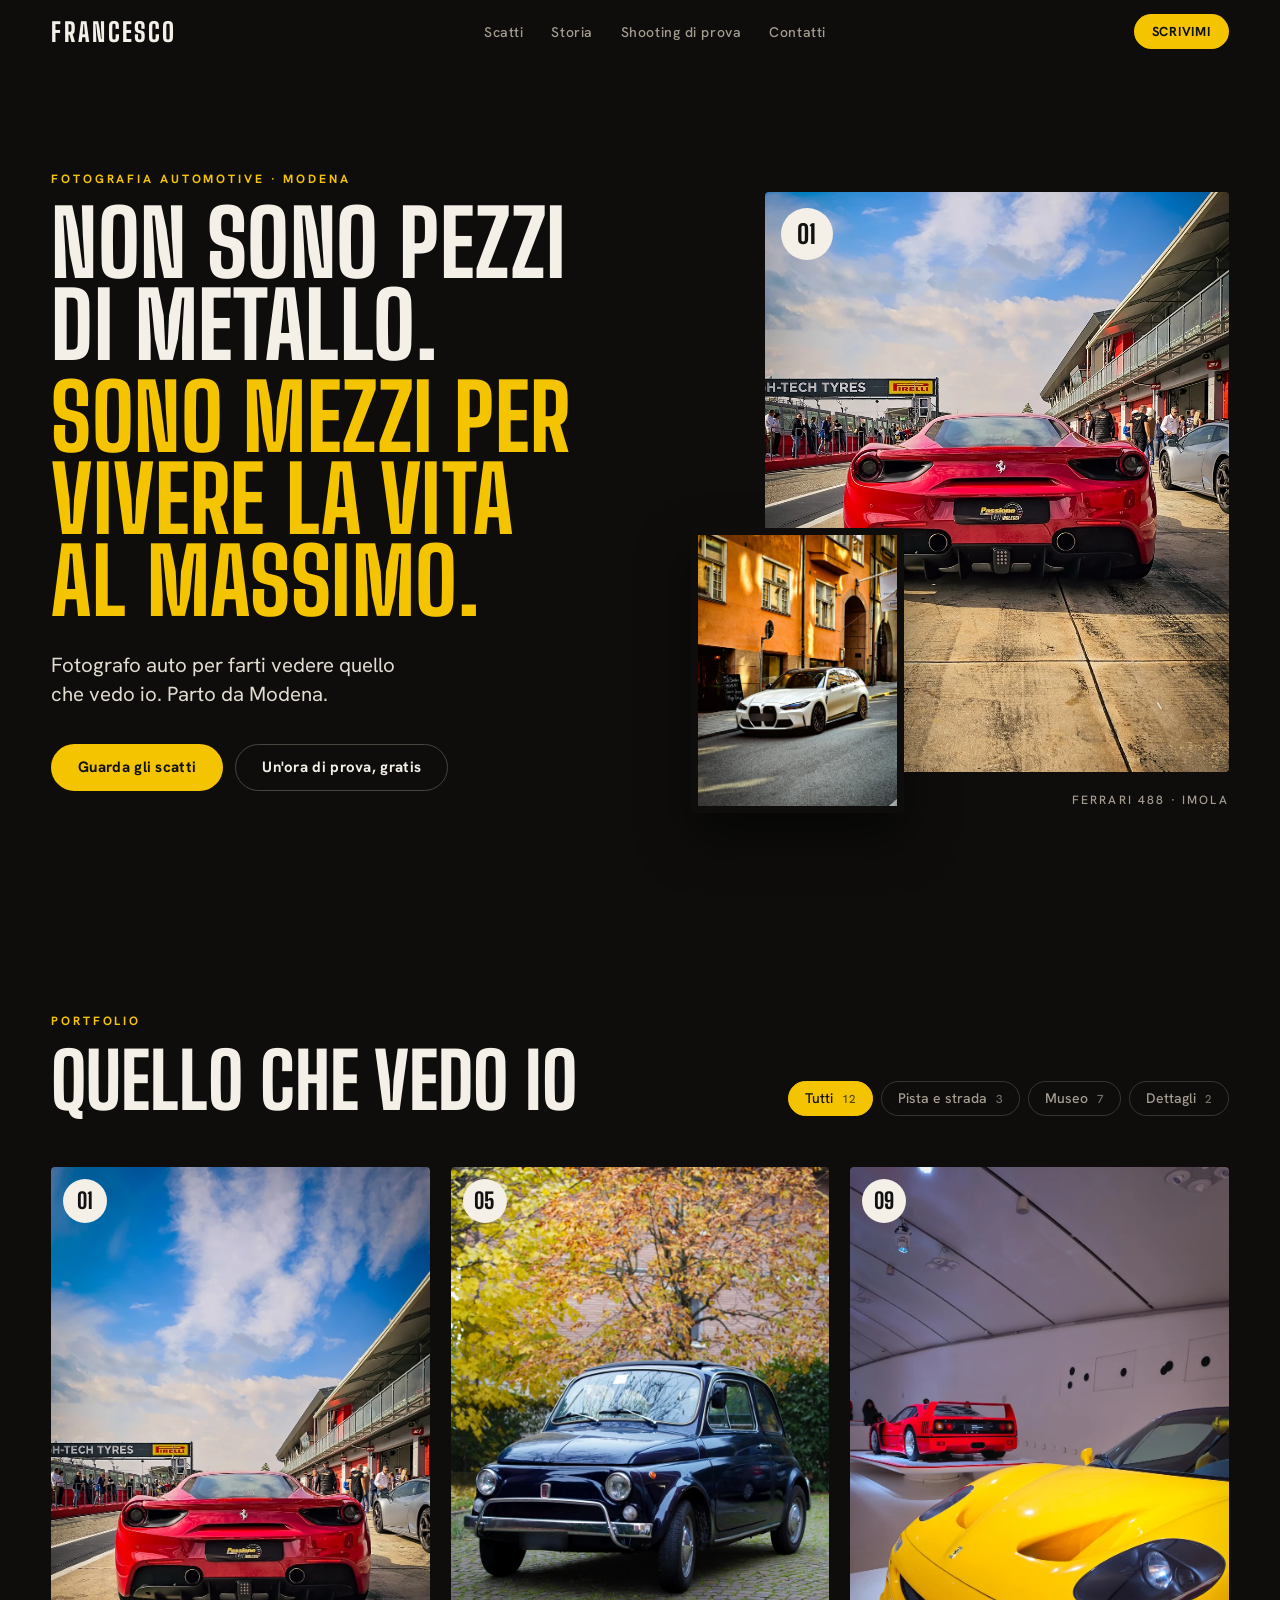
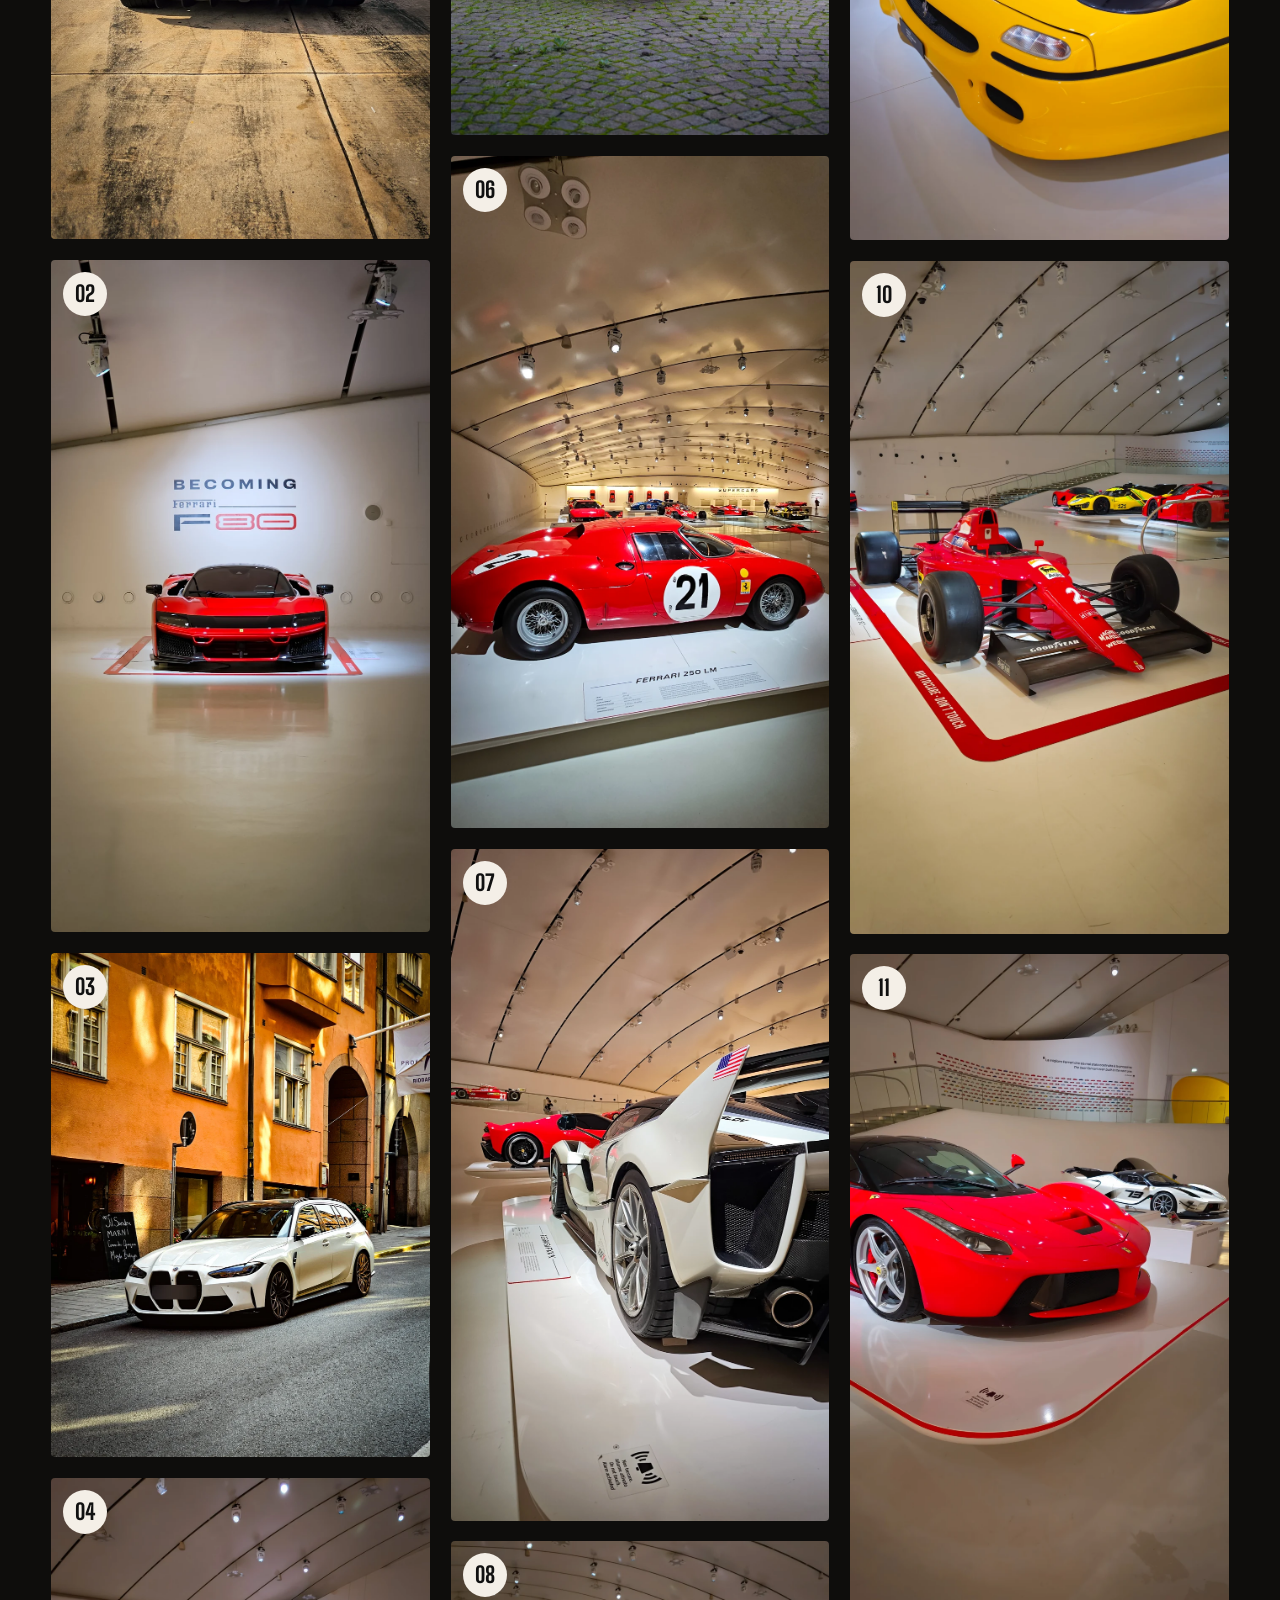
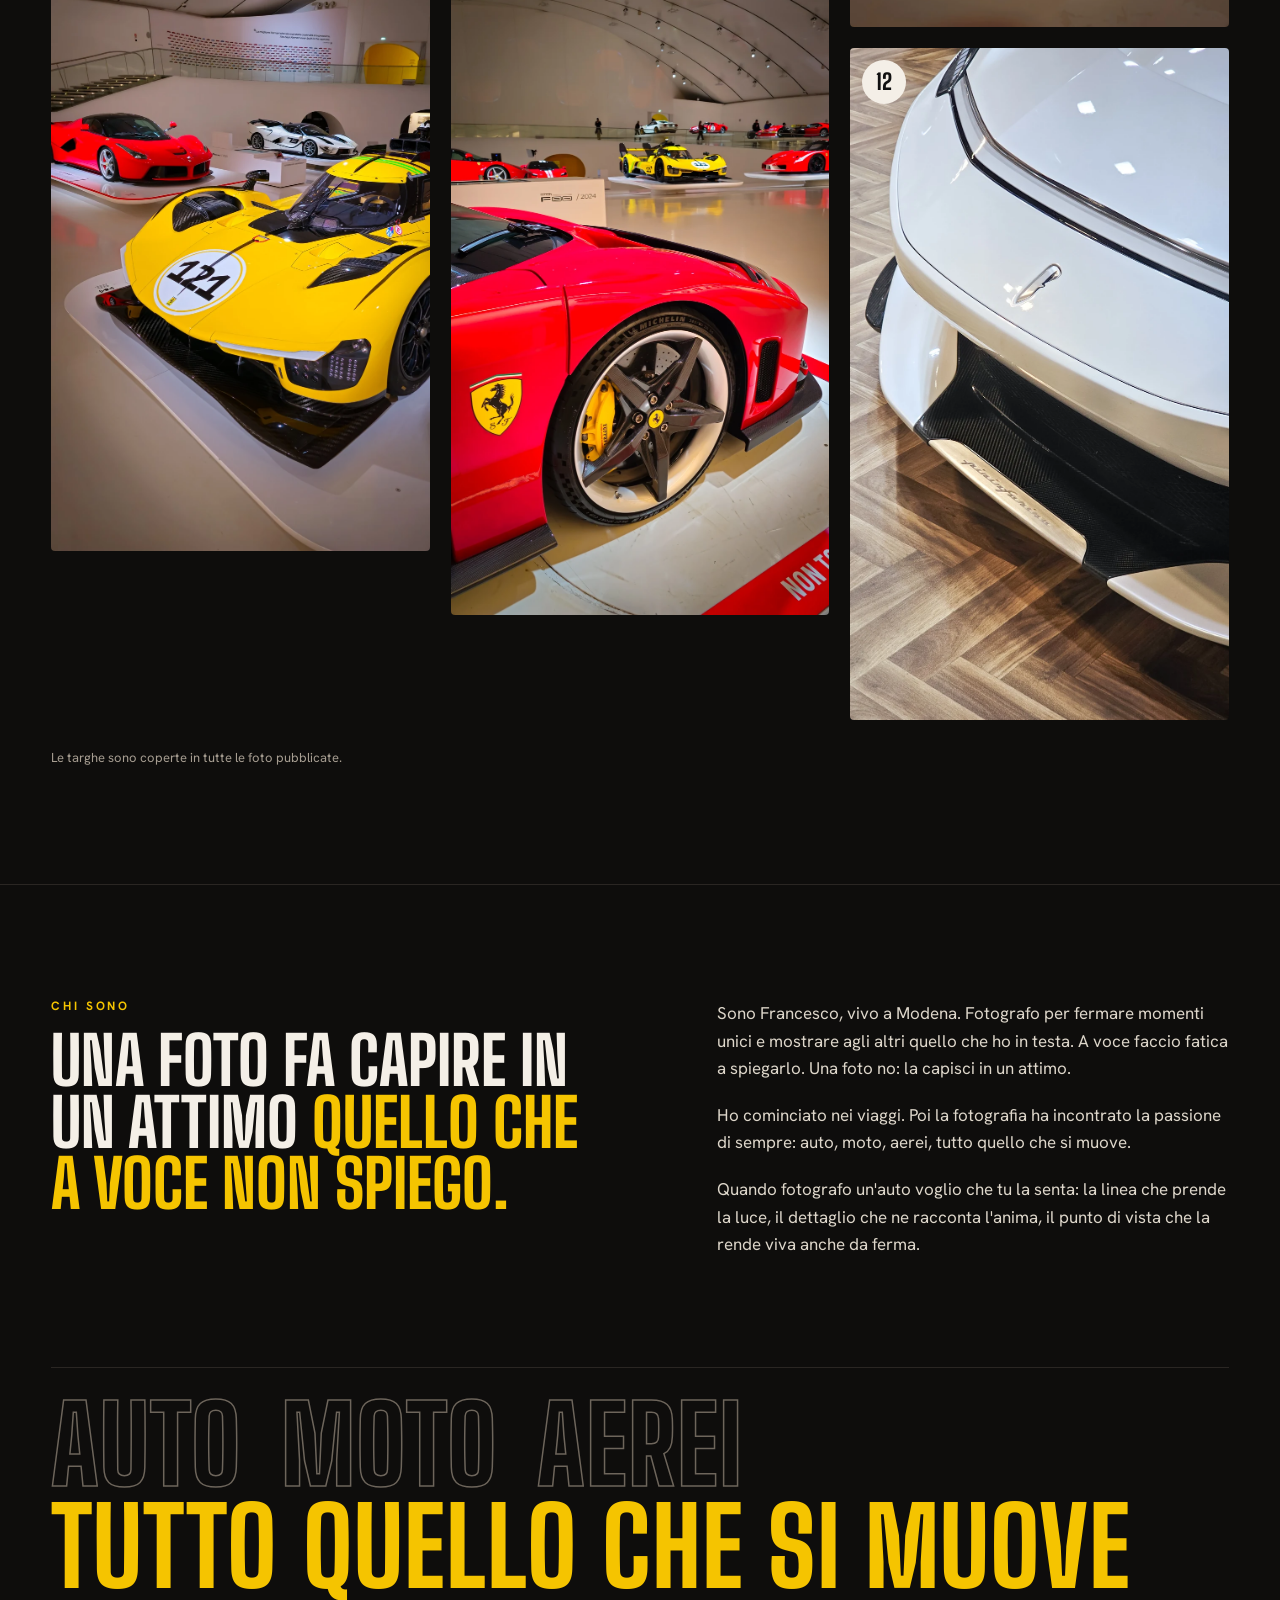
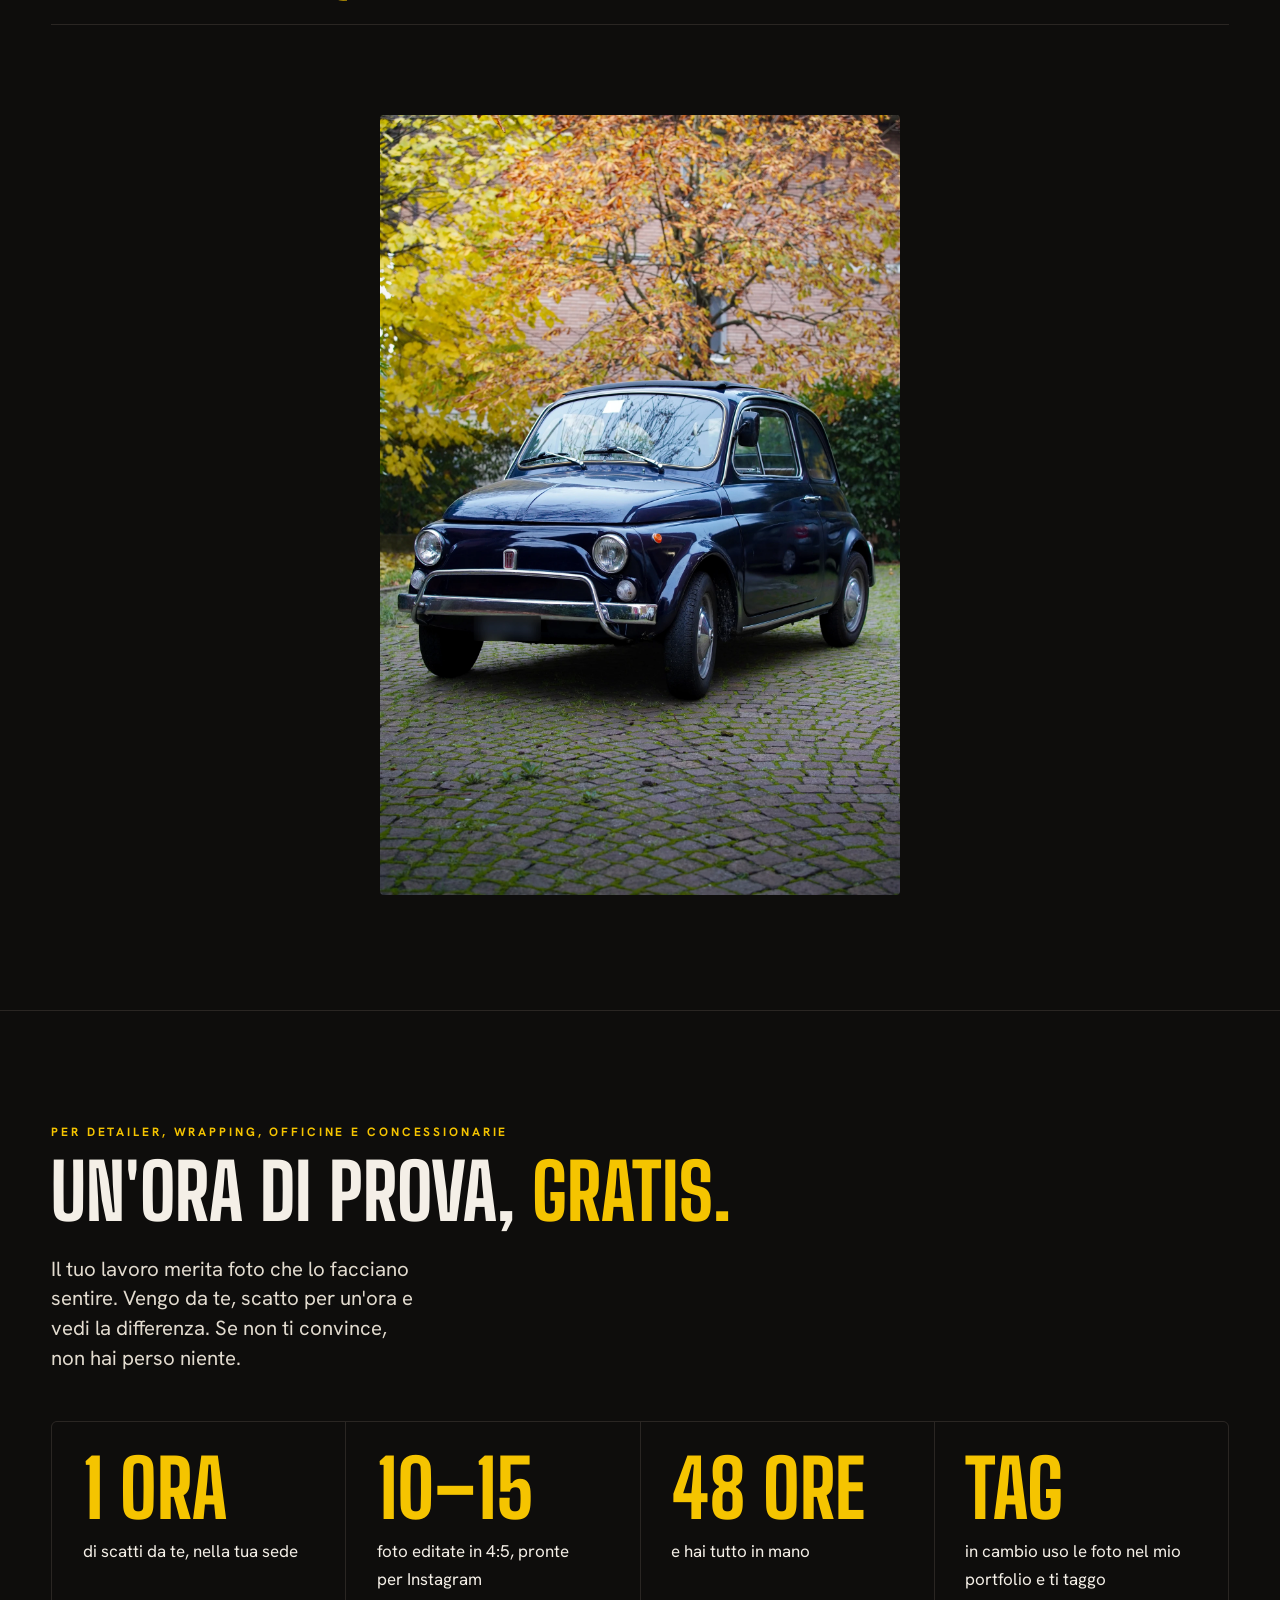
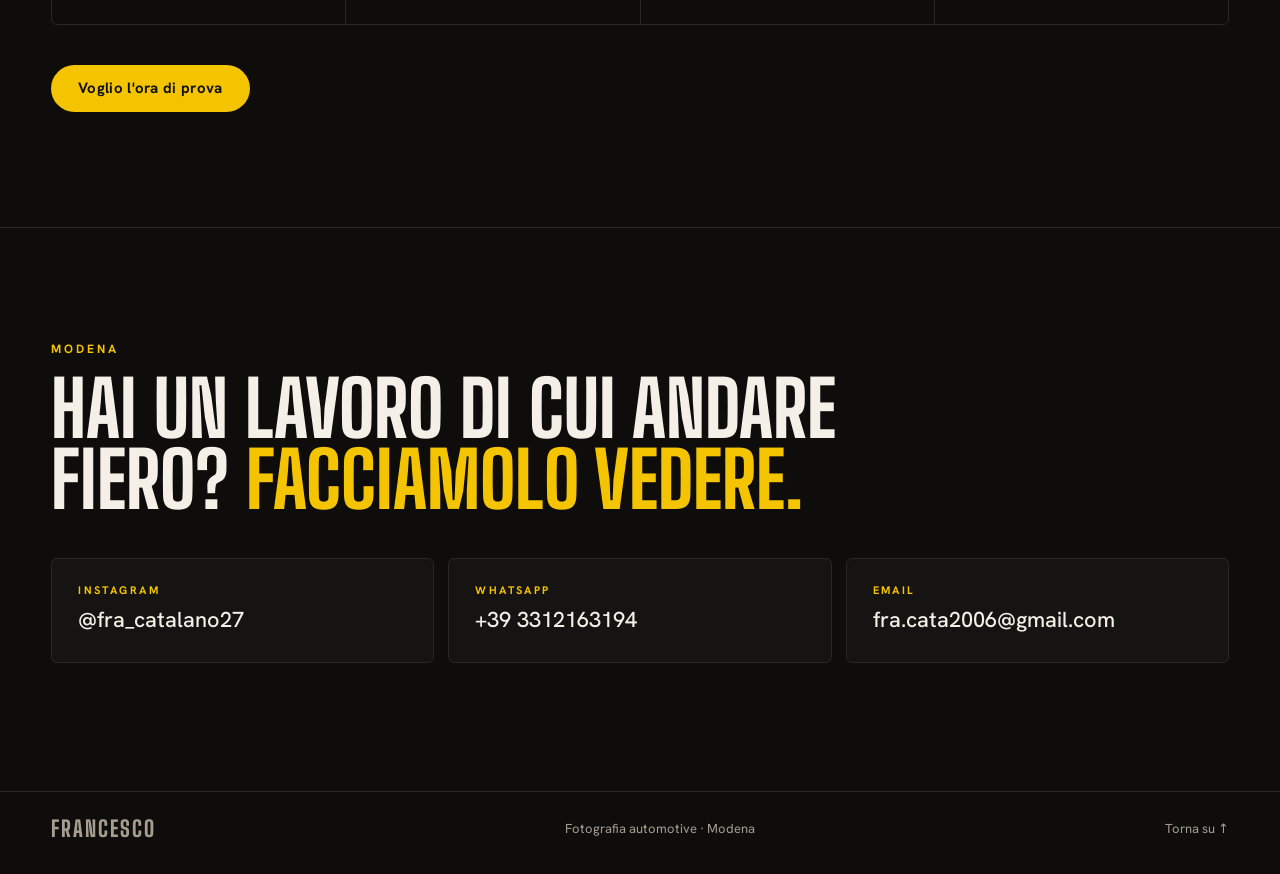
==== commit 9d450ab7: "Portfolio: 12 foto scelte dagli originali, alta qualita, Fiat intera Co-Authored-By: Claude Sonnet 5" ====
--- a/index.html
+++ b/index.html
@@ -54,8 +54,8 @@
       </div>
     </div>
     <figure class="hero-art">
-      <img class="a" src="assets/img/01-1600.webp" srcset="assets/img/01-800.webp 800w, assets/img/01-1600.webp 1600w" sizes="(max-width: 900px) 90vw, 40vw" width="958" height="1700" alt="Ferrari 488 vista da dietro, dal basso, ai box di Imola" fetchpriority="high">
-      <img class="b" src="assets/img/02-800.webp" width="800" height="1066" alt="BMW M3 Touring bianca davanti a un muro arancione" loading="eager">
+      <img class="a" src="assets/img/01-l.webp" srcset="assets/img/01-s.webp 900w, assets/img/01-l.webp 1800w" sizes="(max-width: 900px) 90vw, 40vw" width="1217" height="2160" alt="Ferrari 488 vista da dietro, dal basso, ai box di Imola" fetchpriority="high">
+      <img class="b" src="assets/img/03-s.webp" width="900" height="1199" alt="BMW M3 Touring bianca davanti a un muro arancione" loading="eager">
       <span class="roundel">01</span>
       <figcaption>Ferrari 488 · Imola</figcaption>
     </figure>
@@ -69,53 +69,61 @@
         <h2 id="h-scatti">Quello che vedo io</h2>
       </div>
       <div class="chips" role="group" aria-label="Filtra per tipo">
-        <button class="chip" type="button" data-f="all" aria-pressed="true">Tutti <small>10</small></button>
+        <button class="chip" type="button" data-f="all" aria-pressed="true">Tutti <small>12</small></button>
         <button class="chip" type="button" data-f="pista" aria-pressed="false">Pista e strada <small>3</small></button>
-        <button class="chip" type="button" data-f="museo" aria-pressed="false">Museo <small>5</small></button>
+        <button class="chip" type="button" data-f="museo" aria-pressed="false">Museo <small>7</small></button>
         <button class="chip" type="button" data-f="dettagli" aria-pressed="false">Dettagli <small>2</small></button>
       </div>
     </div>
 
     <div class="wall" id="wall">
-      <a class="shot" data-cat="pista" data-n="01" data-title="Ferrari 488" data-cap="A pelo d'asfalto, ai box di Imola" href="assets/img/01-1600.webp">
-        <img src="assets/img/01-800.webp" width="958" height="1700" alt="Ferrari 488 vista da dietro, dal basso, ai box di Imola" loading="lazy">
+      <a class="shot" data-cat="pista" data-n="01" data-title="Ferrari 488" data-cap="A pelo d'asfalto, ai box di Imola" href="assets/img/01-l.webp">
+        <img src="assets/img/01-s.webp" width="900" height="1597" alt="Ferrari 488 vista da dietro, dal basso, ai box di Imola" loading="lazy">
         <span class="roundel">01</span><span class="cap"><b>Ferrari 488</b>Imola</span>
       </a>
-      <a class="shot" data-cat="museo" data-n="04" data-title="Ferrari F80" data-cap="Ti guarda dritta negli occhi" href="assets/img/04-1600.webp">
-        <img src="assets/img/04-800.webp" width="958" height="1700" alt="Ferrari F80 vista frontale sotto la scritta Becoming F80" loading="lazy">
-        <span class="roundel">04</span><span class="cap"><b>Ferrari F80</b>Museo</span>
+      <a class="shot" data-cat="museo" data-n="02" data-title="Ferrari F80" data-cap="Ti guarda dritta negli occhi" href="assets/img/02-l.webp">
+        <img src="assets/img/02-s.webp" width="900" height="1597" alt="Ferrari F80 vista frontale sotto la scritta Becoming F80" loading="lazy">
+        <span class="roundel">02</span><span class="cap"><b>Ferrari F80</b>Museo</span>
       </a>
-      <a class="shot" data-cat="pista" data-n="02" data-title="BMW M3 Touring" data-cap="Bianca contro un muro arancione" href="assets/img/02-1600.webp">
-        <img src="assets/img/02-800.webp" width="800" height="1066" alt="BMW M3 Touring bianca davanti a un muro arancione" loading="lazy">
-        <span class="roundel">02</span><span class="cap"><b>BMW M3 Touring</b>Strada</span>
+      <a class="shot" data-cat="pista" data-n="03" data-title="BMW M3 Touring" data-cap="Bianca contro un muro arancione" href="assets/img/03-l.webp">
+        <img src="assets/img/03-s.webp" width="900" height="1199" alt="BMW M3 Touring bianca davanti a un muro arancione" loading="lazy">
+        <span class="roundel">03</span><span class="cap"><b>BMW M3 Touring</b>Strada</span>
       </a>
-      <a class="shot" data-cat="museo" data-n="06" data-title="Ferrari 499P" data-cap="Il 121, così vicino che quasi lo senti" href="assets/img/06-1600.webp">
-        <img src="assets/img/06-800.webp" width="957" height="1700" alt="Ferrari 499P gialla con il numero 121 in primo piano" loading="lazy">
-        <span class="roundel">06</span><span class="cap"><b>Ferrari 499P</b>Museo</span>
+      <a class="shot" data-cat="museo" data-n="04" data-title="Ferrari 499P" data-cap="Il 121, così vicino che quasi lo senti" href="assets/img/04-l.webp">
+        <img src="assets/img/04-s.webp" width="900" height="1599" alt="Ferrari 499P gialla con il numero 121 in primo piano" loading="lazy">
+        <span class="roundel">04</span><span class="cap"><b>Ferrari 499P</b>Museo</span>
       </a>
-      <a class="shot" data-cat="dettagli" data-n="03" data-title="Pininfarina" data-cap="La firma, in un dettaglio" href="assets/img/03-1600.webp">
-        <img src="assets/img/03-800.webp" width="958" height="1700" alt="Dettaglio della scritta Pininfarina su un'auto bianca" loading="lazy">
-        <span class="roundel">03</span><span class="cap"><b>Pininfarina</b>Dettaglio</span>
+      <a class="shot" data-cat="pista" data-n="05" data-title="Fiat 500" data-cap="Blu profondo, un cortile d'autunno, il tempo che rallenta" href="assets/img/05-l.webp">
+        <img src="assets/img/05-s.webp" width="900" height="1350" alt="Fiat 500 d'epoca blu scuro in un cortile d'autunno" loading="lazy">
+        <span class="roundel">05</span><span class="cap"><b>Fiat 500</b>Autunno</span>
       </a>
-      <a class="shot" data-cat="pista" data-n="10" data-title="Fiat 500" data-cap="Blu profondo, un cortile d'autunno, il tempo che rallenta" href="assets/img/10-1600.webp">
-        <img src="assets/img/10-800.webp" width="800" height="534" alt="Fiat 500 d'epoca blu scuro in un cortile d'autunno" loading="lazy">
-        <span class="roundel">10</span><span class="cap"><b>Fiat 500</b>Autunno</span>
+      <a class="shot" data-cat="museo" data-n="06" data-title="Ferrari 250 LM" data-cap="Di profilo, numero 21: pura linea" href="assets/img/06-l.webp">
+        <img src="assets/img/06-s.webp" width="900" height="1597" alt="Ferrari 250 LM rossa con il numero 21, di profilo" loading="lazy">
+        <span class="roundel">06</span><span class="cap"><b>Ferrari 250 LM</b>Museo</span>
       </a>
-      <a class="shot" data-cat="museo" data-n="07" data-title="Ferrari FXX K" data-cap="Dal basso, con la bandiera sull'ala" href="assets/img/07-1600.webp">
-        <img src="assets/img/07-800.webp" width="958" height="1700" alt="Ferrari FXX K bianca con la bandiera sull'ala, ripresa dal basso" loading="lazy">
+      <a class="shot" data-cat="museo" data-n="07" data-title="Ferrari FXX K" data-cap="Dal basso, con la bandiera sull'ala" href="assets/img/07-l.webp">
+        <img src="assets/img/07-s.webp" width="900" height="1597" alt="Ferrari FXX K bianca con la bandiera sull'ala, ripresa dal basso" loading="lazy">
         <span class="roundel">07</span><span class="cap"><b>Ferrari FXX K</b>Museo</span>
       </a>
-      <a class="shot" data-cat="dettagli" data-n="05" data-title="Ferrari F80, la ruota" data-cap="Scudetto, cerchio, pinza gialla: il cuore da vicino" href="assets/img/05-1600.webp">
-        <img src="assets/img/05-800.webp" width="957" height="1700" alt="Ruota della Ferrari F80 con scudetto e pinza gialla" loading="lazy">
-        <span class="roundel">05</span><span class="cap"><b>Ferrari F80</b>La ruota</span>
+      <a class="shot" data-cat="dettagli" data-n="08" data-title="Dettaglio ruota" data-cap="Scudetto, cerchio, pinza gialla: il cuore da vicino" href="assets/img/08-l.webp">
+        <img src="assets/img/08-s.webp" width="900" height="1599" alt="Ruota di una Ferrari rossa con scudetto e pinza gialla" loading="lazy">
+        <span class="roundel">08</span><span class="cap"><b>Dettaglio ruota</b>Dettaglio</span>
       </a>
-      <a class="shot" data-cat="museo" data-n="08" data-title="Ferrari F1-90" data-cap="Rossa, in diagonale: sembra già in movimento" href="assets/img/08-1600.webp">
-        <img src="assets/img/08-800.webp" width="957" height="1700" alt="Monoposto Ferrari F1-90 rossa in diagonale" loading="lazy">
-        <span class="roundel">08</span><span class="cap"><b>Ferrari F1-90</b>Museo</span>
+      <a class="shot" data-cat="museo" data-n="09" data-title="Ferrari F50" data-cap="Giallo acceso, con una F40 che osserva da dietro" href="assets/img/09-l.webp">
+        <img src="assets/img/09-s.webp" width="900" height="1599" alt="Ferrari F50 gialla in primo piano con una F40 rossa sullo sfondo" loading="lazy">
+        <span class="roundel">09</span><span class="cap"><b>Ferrari F50</b>Museo</span>
       </a>
-      <a class="shot" data-cat="museo" data-n="09" data-title="Ferrari 250 LM" data-cap="Di profilo, numero 21: pura linea" href="assets/img/09-1600.webp">
-        <img src="assets/img/09-800.webp" width="958" height="1700" alt="Ferrari 250 LM rossa con il numero 21, di profilo" loading="lazy">
-        <span class="roundel">09</span><span class="cap"><b>Ferrari 250 LM</b>Museo</span>
+      <a class="shot" data-cat="museo" data-n="10" data-title="Ferrari F1-90" data-cap="Rossa, in diagonale: sembra già in movimento" href="assets/img/10-l.webp">
+        <img src="assets/img/10-s.webp" width="900" height="1599" alt="Monoposto Ferrari F1-90 rossa in diagonale sul riquadro" loading="lazy">
+        <span class="roundel">10</span><span class="cap"><b>Ferrari F1-90</b>Museo</span>
+      </a>
+      <a class="shot" data-cat="museo" data-n="11" data-title="LaFerrari" data-cap="Il muso che ti viene incontro" href="assets/img/11-l.webp">
+        <img src="assets/img/11-s.webp" width="900" height="1599" alt="LaFerrari rossa vista dal muso, in primo piano" loading="lazy">
+        <span class="roundel">11</span><span class="cap"><b>LaFerrari</b>Museo</span>
+      </a>
+      <a class="shot" data-cat="dettagli" data-n="12" data-title="Pininfarina" data-cap="La firma, in un dettaglio" href="assets/img/12-l.webp">
+        <img src="assets/img/12-s.webp" width="900" height="1597" alt="Dettaglio della scritta Pininfarina su un'auto bianca" loading="lazy">
+        <span class="roundel">12</span><span class="cap"><b>Pininfarina</b>Dettaglio</span>
       </a>
     </div>
     <p class="note">Le targhe sono coperte in tutte le foto pubblicate.</p>
@@ -136,7 +144,7 @@
     </div>
     <p class="words" aria-label="Auto, moto, aerei, tutto quello che si muove"><span>Auto</span><span>Moto</span><span>Aerei</span><span class="g">Tutto quello che si muove</span></p>
     <figure class="band">
-      <img src="assets/img/10-1600.webp" srcset="assets/img/10-800.webp 800w, assets/img/10-1600.webp 1600w" sizes="100vw" width="1700" height="1134" alt="Fiat 500 d'epoca blu scuro in un cortile d'autunno" loading="lazy">
+      <img src="assets/img/05-l.webp" width="1600" height="2400" alt="Fiat 500 d'epoca blu scuro in un cortile d'autunno" loading="lazy">
     </figure>
   </section>
 
--- a/assets/css/style.css
+++ b/assets/css/style.css
@@ -105,7 +105,7 @@
   border-top:1px solid var(--line);border-bottom:1px solid var(--line);padding:clamp(14px,2vw,28px) 0}
 .words span:not(.g){color:transparent;-webkit-text-stroke:1.5px #6d655b}
 .band{margin:0}
-.band img{width:100%;aspect-ratio:3/2;object-fit:cover;border-radius:4px}
+.band img{display:block;width:100%;max-width:520px;margin:0 auto;aspect-ratio:2/3;object-fit:cover;border-radius:4px}
 
 /* offerta */
 .offer{border-top:1px solid var(--line)}
@@ -165,7 +165,7 @@
   .shot .cap b{font-size:17px}
   .shot .roundel{width:34px;height:34px;font-size:17px;top:8px;left:8px}
   .steps{grid-template-columns:minmax(0,1fr)}
-  .band img{aspect-ratio:3/2}
+  .band img{aspect-ratio:2/3}
   .lb-stage{padding:0 8px}
   .lb-nav{width:40px;height:40px;top:auto;bottom:-52px;translate:none}
 }
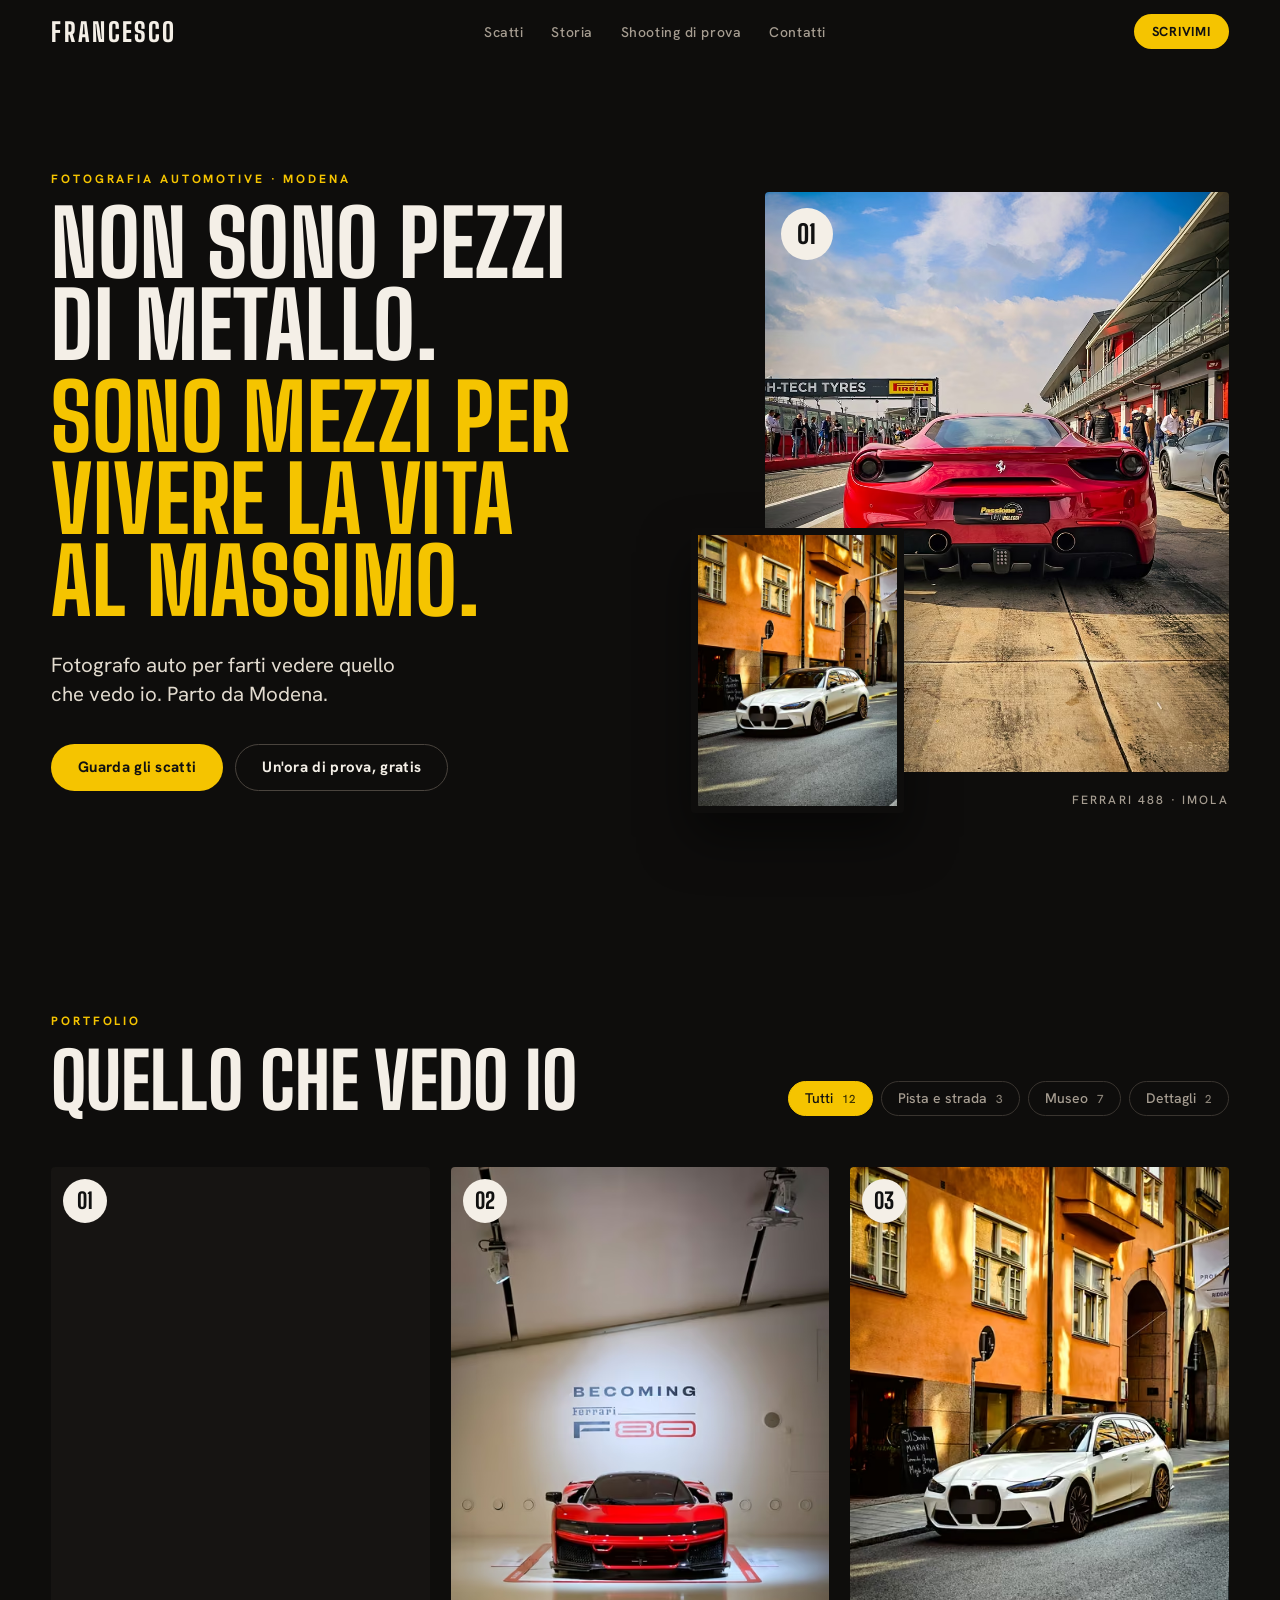
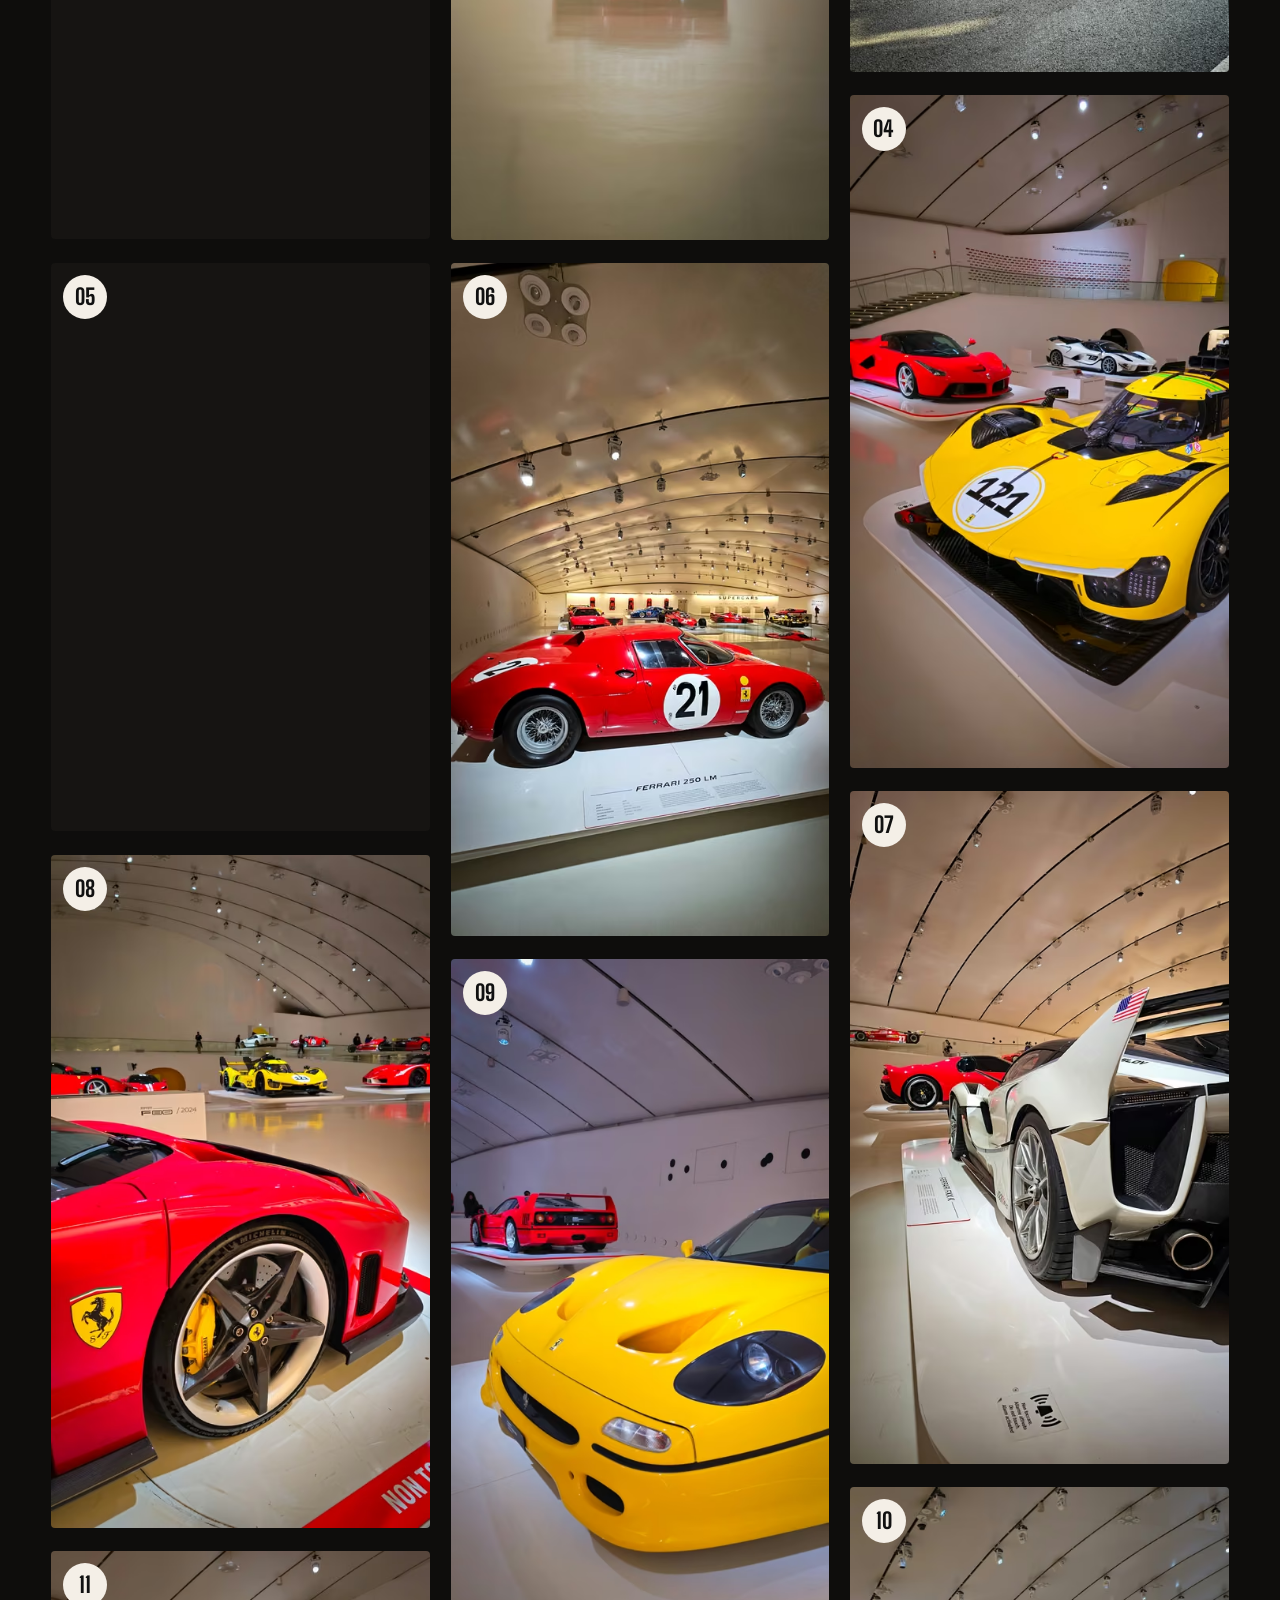
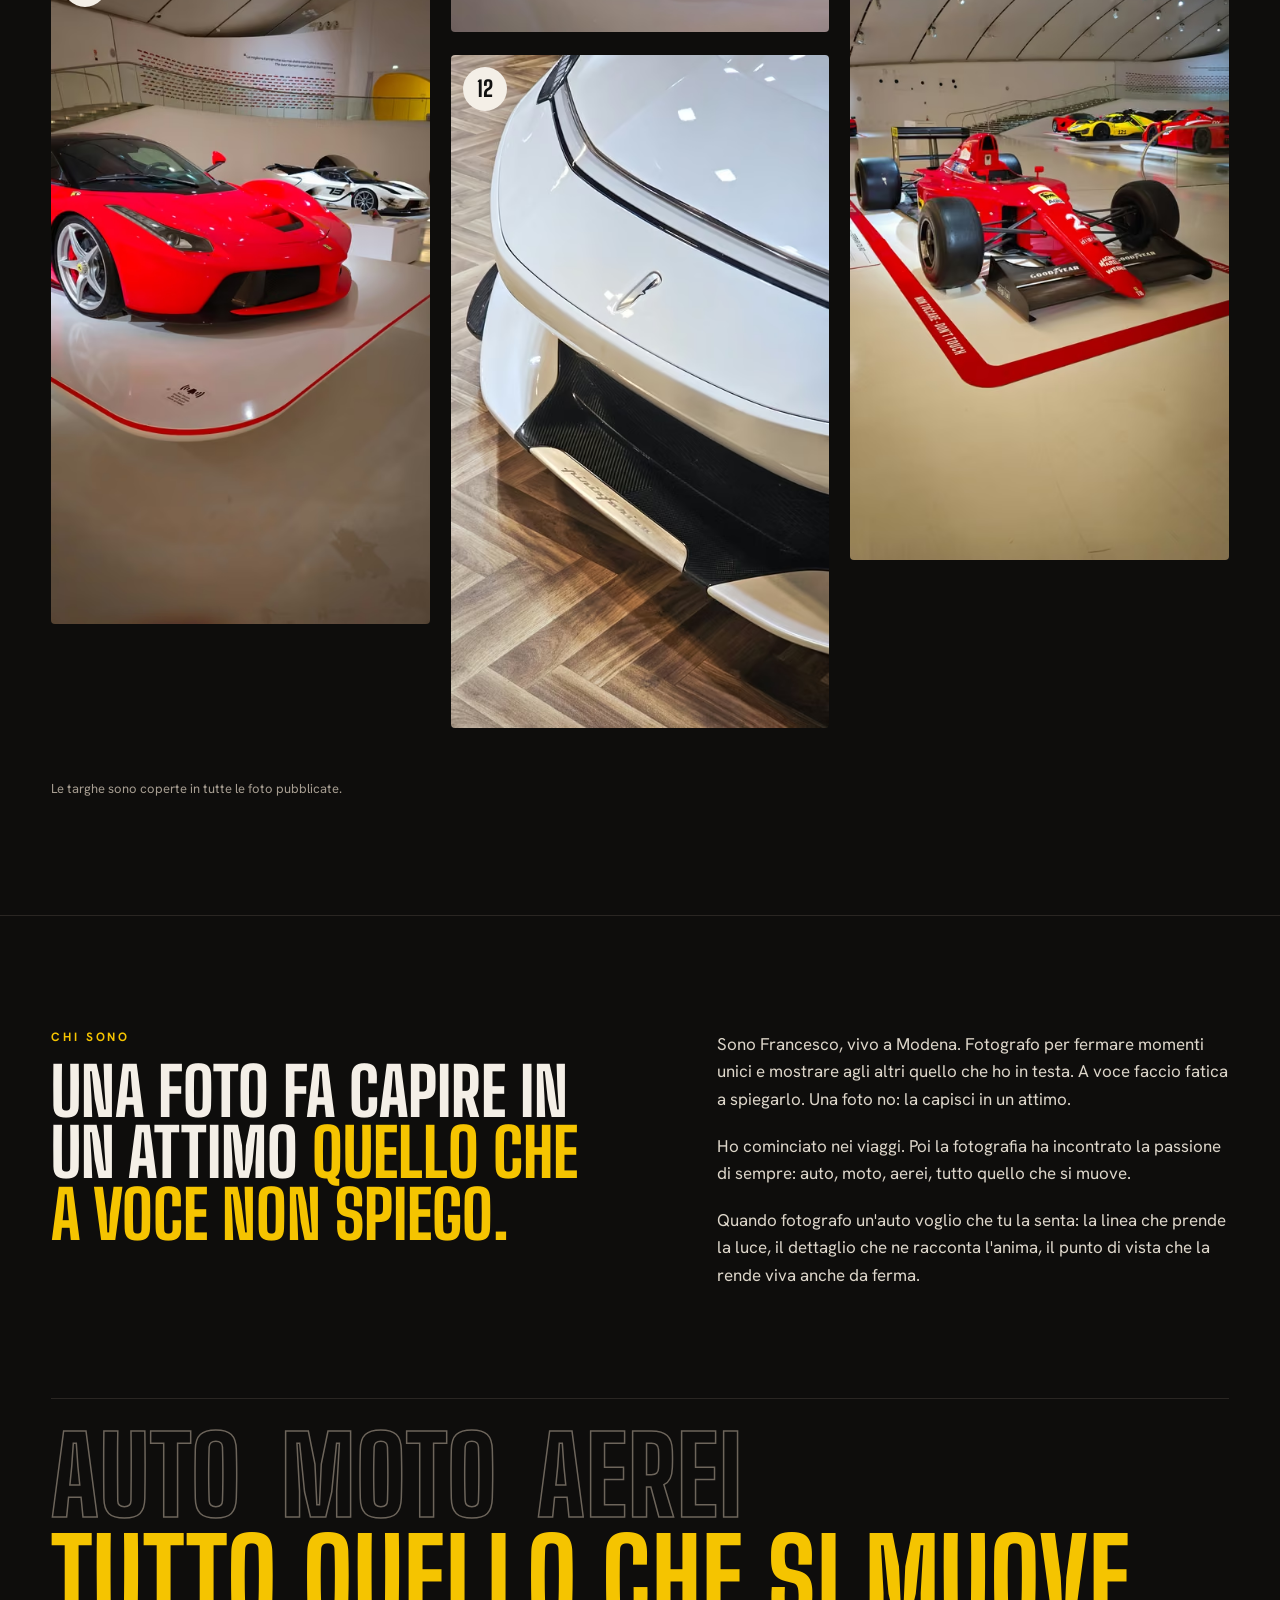
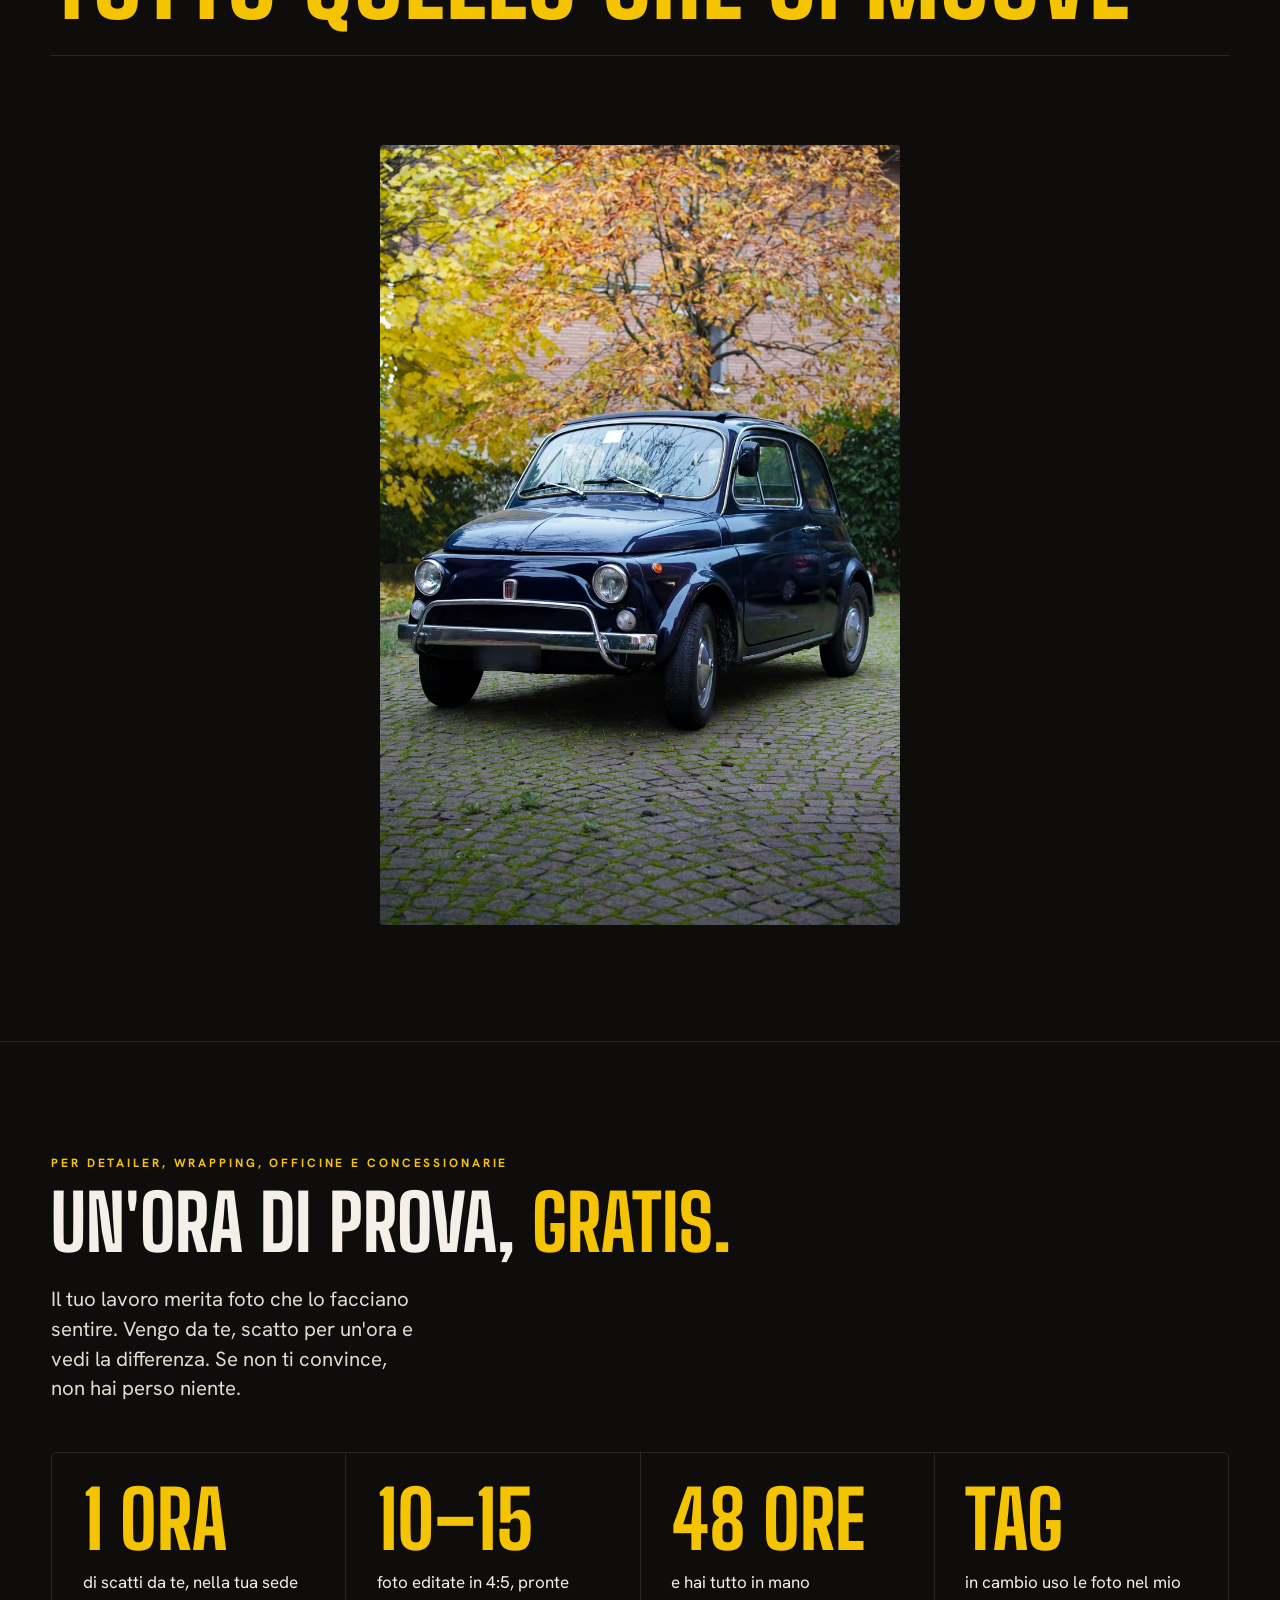
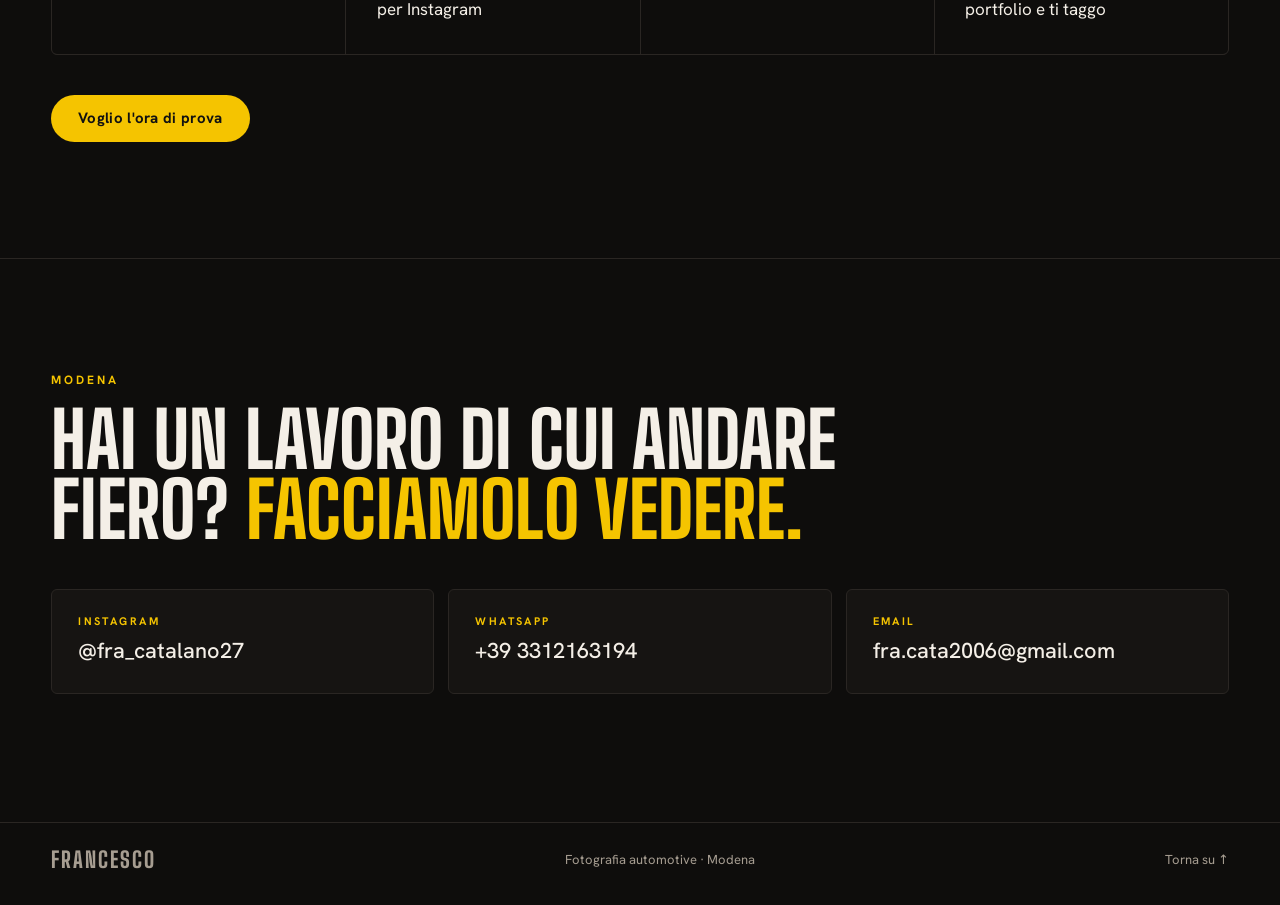
==== commit 79335042: "Accessibilita, performance e movimento: galleria in ordine di lettura, menu mobile, lightbox con tra" ====
--- a/index.html
+++ b/index.html
@@ -4,30 +4,46 @@
 <meta charset="utf-8">
 <meta name="viewport" content="width=device-width, initial-scale=1">
 <title>Francesco · Fotografia automotive a Modena</title>
-<meta name="description" content="Fotografo auto per farti vedere quello che vedo io. Parto da Modena. Un'ora di shooting di prova gratis per detailer, wrapping, officine e concessionarie: 10-15 foto editate in 48 ore.">
+<meta name="description" content="Fotografo auto per farti vedere quello che vedo io. Parto da Modena. Un'ora di prova gratis per detailer, officine e concessionarie.">
 <meta name="theme-color" content="#0e0d0c">
+<meta name="color-scheme" content="dark">
 <link rel="icon" href="favicon.svg" type="image/svg+xml">
+<link rel="apple-touch-icon" href="apple-touch-icon.png">
 <link rel="canonical" href="https://cataaa06.github.io/portfolio/">
 
 <meta property="og:type" content="website">
 <meta property="og:locale" content="it_IT">
+<meta property="og:site_name" content="Francesco · Fotografia automotive">
 <meta property="og:title" content="Francesco · Fotografia automotive a Modena">
 <meta property="og:description" content="Non sono pezzi di metallo. Sono mezzi per vivere la vita al massimo. Un'ora di prova gratis: 10-15 foto in 48 ore.">
 <meta property="og:url" content="https://cataaa06.github.io/portfolio/">
-<meta property="og:image" content="https://cataaa06.github.io/portfolio/assets/og.jpg">
+<meta property="og:image" content="https://cataaa06.github.io/portfolio/assets/og.jpg?v=3">
 <meta property="og:image:width" content="1200">
 <meta property="og:image:height" content="630">
+<meta property="og:image:alt" content="Scritta «Non sono pezzi di metallo. Sono mezzi per vivere la vita al massimo» accanto a una Ferrari 488 ai box di Imola e a una Ferrari 499P gialla.">
 <meta name="twitter:card" content="summary_large_image">
+<meta name="twitter:title" content="Francesco · Fotografia automotive a Modena">
+<meta name="twitter:description" content="Fotografo auto per farti vedere quello che vedo io. Un'ora di prova gratis: 10-15 foto in 48 ore.">
+<meta name="twitter:image" content="https://cataaa06.github.io/portfolio/assets/og.jpg?v=3">
+<meta name="twitter:image:alt" content="Scritta «Non sono pezzi di metallo. Sono mezzi per vivere la vita al massimo» accanto a una Ferrari 488 ai box di Imola e a una Ferrari 499P gialla.">
 
 <link rel="preload" href="assets/fonts/big-shoulders-display-latin-800-normal.woff2" as="font" type="font/woff2" crossorigin>
 <link rel="preload" href="assets/fonts/hanken-grotesk-latin-400-normal.woff2" as="font" type="font/woff2" crossorigin>
-<link rel="stylesheet" href="assets/css/style.css">
-
+<!-- preload:start -->
+<link rel="preload" as="image" type="image/avif" href="assets/img/01-900.avif"
+      imagesrcset="assets/img/01-480.avif 480w, assets/img/01-900.avif 900w, assets/img/01-full.avif 1217w" imagesizes="(max-width: 560px) 88vw, (max-width: 1000px) 460px, 520px" fetchpriority="high">
+<!-- preload:end -->
+<link rel="stylesheet" href="assets/css/style.css?v=4">
+
+<!-- ld:start -->
 <script type="application/ld+json">
-{"@context":"https://schema.org","@type":"Person","name":"Francesco","jobTitle":"Fotografo automotive","address":{"@type":"PostalAddress","addressLocality":"Modena","addressCountry":"IT"},"email":"mailto:fra.cata2006@gmail.com","sameAs":["https://instagram.com/fra_catalano27"]}
+{"@context":"https://schema.org","@graph":[{"@type":"Person","@id":"https://cataaa06.github.io/portfolio/#francesco","name":"Francesco","jobTitle":"Fotografo automotive","url":"https://cataaa06.github.io/portfolio/","address":{"@type":"PostalAddress","addressLocality":"Modena","addressCountry":"IT"},"email":"fra.cata2006@gmail.com","sameAs":["https://instagram.com/fra_catalano27"]},{"@type":"ImageGallery","@id":"https://cataaa06.github.io/portfolio/#scatti","name":"Quello che vedo io","url":"https://cataaa06.github.io/portfolio/#scatti","inLanguage":"it","creator":{"@id":"https://cataaa06.github.io/portfolio/#francesco"},"image":[{"@type":"ImageObject","contentUrl":"https://cataaa06.github.io/portfolio/assets/img/01-full.webp","name":"Ferrari 488","caption":"A pelo d'asfalto, ai box di Imola","description":"Ferrari 488 vista da dietro, dal basso, ai box di Imola","creator":{"@id":"https://cataaa06.github.io/portfolio/#francesco"}},{"@type":"ImageObject","contentUrl":"https://cataaa06.github.io/portfolio/assets/img/02-full.webp","name":"Ferrari F80","caption":"Ti guarda dritta negli occhi","description":"Ferrari F80 vista frontale sotto la scritta Becoming F80","creator":{"@id":"https://cataaa06.github.io/portfolio/#francesco"}},{"@type":"ImageObject","contentUrl":"https://cataaa06.github.io/portfolio/assets/img/03-full.webp","name":"BMW M3 Touring","caption":"Bianca contro un muro arancione","description":"BMW M3 Touring bianca davanti a un muro arancione","creator":{"@id":"https://cataaa06.github.io/portfolio/#francesco"}},{"@type":"ImageObject","contentUrl":"https://cataaa06.github.io/portfolio/assets/img/04-full.webp","name":"Ferrari 499P","caption":"Il 121, così vicino che quasi lo senti","description":"Ferrari 499P gialla con il numero 121 in primo piano","creator":{"@id":"https://cataaa06.github.io/portfolio/#francesco"}},{"@type":"ImageObject","contentUrl":"https://cataaa06.github.io/portfolio/assets/img/05-full.webp","name":"Fiat 500","caption":"Blu profondo, un cortile d'autunno, il tempo che rallenta","description":"Fiat 500 d'epoca blu scuro in un cortile d'autunno","creator":{"@id":"https://cataaa06.github.io/portfolio/#francesco"}},{"@type":"ImageObject","contentUrl":"https://cataaa06.github.io/portfolio/assets/img/06-full.webp","name":"Ferrari 250 LM","caption":"Di profilo, numero 21: pura linea","description":"Ferrari 250 LM rossa con il numero 21, di profilo","creator":{"@id":"https://cataaa06.github.io/portfolio/#francesco"}},{"@type":"ImageObject","contentUrl":"https://cataaa06.github.io/portfolio/assets/img/07-full.webp","name":"Ferrari FXX K","caption":"Dal basso, con la bandiera sull'ala","description":"Ferrari FXX K bianca con la bandiera sull'ala, ripresa dal basso","creator":{"@id":"https://cataaa06.github.io/portfolio/#francesco"}},{"@type":"ImageObject","contentUrl":"https://cataaa06.github.io/portfolio/assets/img/08-full.webp","name":"Dettaglio ruota","caption":"Scudetto, cerchio, pinza gialla: il cuore da vicino","description":"Ruota di una Ferrari rossa con scudetto e pinza gialla","creator":{"@id":"https://cataaa06.github.io/portfolio/#francesco"}},{"@type":"ImageObject","contentUrl":"https://cataaa06.github.io/portfolio/assets/img/09-full.webp","name":"Ferrari F50","caption":"Giallo acceso, con una F40 che osserva da dietro","description":"Ferrari F50 gialla in primo piano con una F40 rossa sullo sfondo","creator":{"@id":"https://cataaa06.github.io/portfolio/#francesco"}},{"@type":"ImageObject","contentUrl":"https://cataaa06.github.io/portfolio/assets/img/10-full.webp","name":"Ferrari F1-90","caption":"Rossa, in diagonale: sembra già in movimento","description":"Monoposto Ferrari F1-90 rossa in diagonale sul riquadro","creator":{"@id":"https://cataaa06.github.io/portfolio/#francesco"}},{"@type":"ImageObject","contentUrl":"https://cataaa06.github.io/portfolio/assets/img/11-full.webp","name":"LaFerrari","caption":"Il muso che ti viene incontro","description":"LaFerrari rossa vista dal muso, in primo piano","creator":{"@id":"https://cataaa06.github.io/portfolio/#francesco"}},{"@type":"ImageObject","contentUrl":"https://cataaa06.github.io/portfolio/assets/img/12-full.webp","name":"Pininfarina","caption":"La firma, in un dettaglio","description":"Dettaglio della scritta Pininfarina su un'auto bianca","creator":{"@id":"https://cataaa06.github.io/portfolio/#francesco"}}]}]}
 </script>
+<!-- ld:end -->
 </head>
 <body>
+
+<a class="skip" href="#main">Vai ai contenuti</a>
 
 <header class="bar" id="top">
   <a class="mark" href="#top" aria-label="Francesco, torna in cima">Francesco</a>
@@ -37,10 +53,21 @@
     <a href="#shooting">Shooting di prova</a>
     <a href="#contatti">Contatti</a>
   </nav>
-  <a class="pill" href="#contatti">Scrivimi</a>
+  <div class="bar-end">
+    <button class="menu-btn" type="button" popovertarget="menu" aria-label="Menu">
+      <svg width="22" height="22" viewBox="0 0 22 22" aria-hidden="true" focusable="false"><path d="M3 7h16M3 15h16" stroke="currentColor" stroke-width="2" stroke-linecap="round"/></svg>
+    </button>
+    <a class="pill" href="#contatti">Scrivimi</a>
+  </div>
+  <nav class="menu" id="menu" popover aria-label="Sezioni">
+    <a href="#scatti">Scatti</a>
+    <a href="#storia">Storia</a>
+    <a href="#shooting">Shooting di prova</a>
+    <a href="#contatti">Contatti</a>
+  </nav>
 </header>
 
-<main>
+<main id="main" tabindex="-1">
 
   <!-- HERO -->
   <section class="hero" aria-labelledby="h-hero">
@@ -54,8 +81,16 @@
       </div>
     </div>
     <figure class="hero-art">
-      <img class="a" src="assets/img/01-l.webp" srcset="assets/img/01-s.webp 900w, assets/img/01-l.webp 1800w" sizes="(max-width: 900px) 90vw, 40vw" width="1217" height="2160" alt="Ferrari 488 vista da dietro, dal basso, ai box di Imola" fetchpriority="high">
-      <img class="b" src="assets/img/03-s.webp" width="900" height="1199" alt="BMW M3 Touring bianca davanti a un muro arancione" loading="eager">
+      <!-- hero:start -->
+      <picture>
+        <source type="image/avif" srcset="assets/img/01-480.avif 480w, assets/img/01-900.avif 900w, assets/img/01-full.avif 1217w" sizes="(max-width: 560px) 88vw, (max-width: 1000px) 460px, 520px">
+        <img src="assets/img/01-900.webp" srcset="assets/img/01-480.webp 480w, assets/img/01-900.webp 900w, assets/img/01-full.webp 1217w" sizes="(max-width: 560px) 88vw, (max-width: 1000px) 460px, 520px" width="900" height="1597" alt="Ferrari 488 vista da dietro, dal basso, ai box di Imola" class="a" fetchpriority="high" decoding="async">
+      </picture>
+      <picture>
+        <source type="image/avif" srcset="assets/img/03-480.avif 480w, assets/img/03-900.avif 900w" sizes="(max-width: 1000px) 212px, 240px">
+        <img src="assets/img/03-900.webp" srcset="assets/img/03-480.webp 480w, assets/img/03-900.webp 900w" sizes="(max-width: 1000px) 212px, 240px" width="900" height="1199" alt="BMW M3 Touring bianca davanti a un muro arancione" class="b" decoding="async">
+      </picture>
+<!-- hero:end -->
       <span class="roundel">01</span>
       <figcaption>Ferrari 488 · Imola</figcaption>
     </figure>
@@ -69,63 +104,104 @@
         <h2 id="h-scatti">Quello che vedo io</h2>
       </div>
       <div class="chips" role="group" aria-label="Filtra per tipo">
+<!-- chips:start -->
         <button class="chip" type="button" data-f="all" aria-pressed="true">Tutti <small>12</small></button>
         <button class="chip" type="button" data-f="pista" aria-pressed="false">Pista e strada <small>3</small></button>
         <button class="chip" type="button" data-f="museo" aria-pressed="false">Museo <small>7</small></button>
         <button class="chip" type="button" data-f="dettagli" aria-pressed="false">Dettagli <small>2</small></button>
+<!-- chips:end -->
       </div>
     </div>
 
     <div class="wall" id="wall">
-      <a class="shot" data-cat="pista" data-n="01" data-title="Ferrari 488" data-cap="A pelo d'asfalto, ai box di Imola" href="assets/img/01-l.webp">
-        <img src="assets/img/01-s.webp" width="900" height="1597" alt="Ferrari 488 vista da dietro, dal basso, ai box di Imola" loading="lazy">
+<!-- gallery:start -->
+      <a class="shot" data-cat="pista" data-n="01" data-title="Ferrari 488" data-cap="A pelo d&#x27;asfalto, ai box di Imola" data-exif="Samsung Galaxy S23 Ultra · f/1,7 · 1/1150 s · ISO 10" href="assets/img/01-full.webp" data-avif="assets/img/01-full.avif">
+        <picture>
+          <source type="image/avif" srcset="assets/img/01-480.avif 480w, assets/img/01-900.avif 900w" sizes="(max-width: 1000px) 50vw, 33vw">
+          <img src="assets/img/01-900.webp" srcset="assets/img/01-480.webp 480w, assets/img/01-900.webp 900w" sizes="(max-width: 1000px) 50vw, 33vw" width="900" height="1597" alt="Ferrari 488 vista da dietro, dal basso, ai box di Imola" loading="lazy" decoding="async">
+        </picture>
         <span class="roundel">01</span><span class="cap"><b>Ferrari 488</b>Imola</span>
       </a>
-      <a class="shot" data-cat="museo" data-n="02" data-title="Ferrari F80" data-cap="Ti guarda dritta negli occhi" href="assets/img/02-l.webp">
-        <img src="assets/img/02-s.webp" width="900" height="1597" alt="Ferrari F80 vista frontale sotto la scritta Becoming F80" loading="lazy">
+      <a class="shot" data-cat="museo" data-n="02" data-title="Ferrari F80" data-cap="Ti guarda dritta negli occhi" data-exif="Samsung Galaxy S23 Ultra · f/2,4 · 1/50 s · ISO 100" href="assets/img/02-full.webp" data-avif="assets/img/02-full.avif">
+        <picture>
+          <source type="image/avif" srcset="assets/img/02-480.avif 480w, assets/img/02-900.avif 900w" sizes="(max-width: 1000px) 50vw, 33vw">
+          <img src="assets/img/02-900.webp" srcset="assets/img/02-480.webp 480w, assets/img/02-900.webp 900w" sizes="(max-width: 1000px) 50vw, 33vw" width="900" height="1597" alt="Ferrari F80 vista frontale sotto la scritta Becoming F80" loading="lazy" decoding="async">
+        </picture>
         <span class="roundel">02</span><span class="cap"><b>Ferrari F80</b>Museo</span>
       </a>
-      <a class="shot" data-cat="pista" data-n="03" data-title="BMW M3 Touring" data-cap="Bianca contro un muro arancione" href="assets/img/03-l.webp">
-        <img src="assets/img/03-s.webp" width="900" height="1199" alt="BMW M3 Touring bianca davanti a un muro arancione" loading="lazy">
+      <a class="shot" data-cat="pista" data-n="03" data-title="BMW M3 Touring" data-cap="Bianca contro un muro arancione" data-exif="Samsung Galaxy S23 Ultra · f/2,4 · 1/250 s · ISO 50" href="assets/img/03-full.webp" data-avif="assets/img/03-full.avif">
+        <picture>
+          <source type="image/avif" srcset="assets/img/03-480.avif 480w, assets/img/03-900.avif 900w" sizes="(max-width: 1000px) 50vw, 33vw">
+          <img src="assets/img/03-900.webp" srcset="assets/img/03-480.webp 480w, assets/img/03-900.webp 900w" sizes="(max-width: 1000px) 50vw, 33vw" width="900" height="1199" alt="BMW M3 Touring bianca davanti a un muro arancione" loading="lazy" decoding="async">
+        </picture>
         <span class="roundel">03</span><span class="cap"><b>BMW M3 Touring</b>Strada</span>
       </a>
-      <a class="shot" data-cat="museo" data-n="04" data-title="Ferrari 499P" data-cap="Il 121, così vicino che quasi lo senti" href="assets/img/04-l.webp">
-        <img src="assets/img/04-s.webp" width="900" height="1599" alt="Ferrari 499P gialla con il numero 121 in primo piano" loading="lazy">
+      <a class="shot" data-cat="museo" data-n="04" data-title="Ferrari 499P" data-cap="Il 121, così vicino che quasi lo senti" data-exif="Samsung Galaxy S23 Ultra · f/1,7 · 1/60 s · ISO 160" href="assets/img/04-full.webp" data-avif="assets/img/04-full.avif">
+        <picture>
+          <source type="image/avif" srcset="assets/img/04-480.avif 480w, assets/img/04-900.avif 900w" sizes="(max-width: 1000px) 50vw, 33vw">
+          <img src="assets/img/04-900.webp" srcset="assets/img/04-480.webp 480w, assets/img/04-900.webp 900w" sizes="(max-width: 1000px) 50vw, 33vw" width="900" height="1599" alt="Ferrari 499P gialla con il numero 121 in primo piano" loading="lazy" decoding="async">
+        </picture>
         <span class="roundel">04</span><span class="cap"><b>Ferrari 499P</b>Museo</span>
       </a>
-      <a class="shot" data-cat="pista" data-n="05" data-title="Fiat 500" data-cap="Blu profondo, un cortile d'autunno, il tempo che rallenta" href="assets/img/05-l.webp">
-        <img src="assets/img/05-s.webp" width="900" height="1350" alt="Fiat 500 d'epoca blu scuro in un cortile d'autunno" loading="lazy">
+      <a class="shot" data-cat="pista" data-n="05" data-title="Fiat 500" data-cap="Blu profondo, un cortile d&#x27;autunno, il tempo che rallenta" data-exif="Sony a6400 · 35 mm · f/2,8 · 1/125 s · ISO 200" href="assets/img/05-full.webp" data-avif="assets/img/05-full.avif">
+        <picture>
+          <source type="image/avif" srcset="assets/img/05-480.avif 480w, assets/img/05-900.avif 900w" sizes="(max-width: 1000px) 50vw, 33vw">
+          <img src="assets/img/05-900.webp" srcset="assets/img/05-480.webp 480w, assets/img/05-900.webp 900w" sizes="(max-width: 1000px) 50vw, 33vw" width="900" height="1350" alt="Fiat 500 d&#x27;epoca blu scuro in un cortile d&#x27;autunno" loading="lazy" decoding="async">
+        </picture>
         <span class="roundel">05</span><span class="cap"><b>Fiat 500</b>Autunno</span>
       </a>
-      <a class="shot" data-cat="museo" data-n="06" data-title="Ferrari 250 LM" data-cap="Di profilo, numero 21: pura linea" href="assets/img/06-l.webp">
-        <img src="assets/img/06-s.webp" width="900" height="1597" alt="Ferrari 250 LM rossa con il numero 21, di profilo" loading="lazy">
+      <a class="shot" data-cat="museo" data-n="06" data-title="Ferrari 250 LM" data-cap="Di profilo, numero 21: pura linea" data-exif="Samsung Galaxy S23 Ultra · f/2,2 · 1/60 s · ISO 200" href="assets/img/06-full.webp" data-avif="assets/img/06-full.avif">
+        <picture>
+          <source type="image/avif" srcset="assets/img/06-480.avif 480w, assets/img/06-900.avif 900w" sizes="(max-width: 1000px) 50vw, 33vw">
+          <img src="assets/img/06-900.webp" srcset="assets/img/06-480.webp 480w, assets/img/06-900.webp 900w" sizes="(max-width: 1000px) 50vw, 33vw" width="900" height="1597" alt="Ferrari 250 LM rossa con il numero 21, di profilo" loading="lazy" decoding="async">
+        </picture>
         <span class="roundel">06</span><span class="cap"><b>Ferrari 250 LM</b>Museo</span>
       </a>
-      <a class="shot" data-cat="museo" data-n="07" data-title="Ferrari FXX K" data-cap="Dal basso, con la bandiera sull'ala" href="assets/img/07-l.webp">
-        <img src="assets/img/07-s.webp" width="900" height="1597" alt="Ferrari FXX K bianca con la bandiera sull'ala, ripresa dal basso" loading="lazy">
+      <a class="shot" data-cat="museo" data-n="07" data-title="Ferrari FXX K" data-cap="Dal basso, con la bandiera sull&#x27;ala" data-exif="Samsung Galaxy S23 Ultra · f/1,7 · 1/60 s · ISO 200" href="assets/img/07-full.webp" data-avif="assets/img/07-full.avif">
+        <picture>
+          <source type="image/avif" srcset="assets/img/07-480.avif 480w, assets/img/07-900.avif 900w" sizes="(max-width: 1000px) 50vw, 33vw">
+          <img src="assets/img/07-900.webp" srcset="assets/img/07-480.webp 480w, assets/img/07-900.webp 900w" sizes="(max-width: 1000px) 50vw, 33vw" width="900" height="1597" alt="Ferrari FXX K bianca con la bandiera sull&#x27;ala, ripresa dal basso" loading="lazy" decoding="async">
+        </picture>
         <span class="roundel">07</span><span class="cap"><b>Ferrari FXX K</b>Museo</span>
       </a>
-      <a class="shot" data-cat="dettagli" data-n="08" data-title="Dettaglio ruota" data-cap="Scudetto, cerchio, pinza gialla: il cuore da vicino" href="assets/img/08-l.webp">
-        <img src="assets/img/08-s.webp" width="900" height="1599" alt="Ruota di una Ferrari rossa con scudetto e pinza gialla" loading="lazy">
+      <a class="shot" data-cat="dettagli" data-n="08" data-title="Dettaglio ruota" data-cap="Scudetto, cerchio, pinza gialla: il cuore da vicino" data-exif="Samsung Galaxy S23 Ultra · f/1,7 · 1/50 s · ISO 160" href="assets/img/08-full.webp" data-avif="assets/img/08-full.avif">
+        <picture>
+          <source type="image/avif" srcset="assets/img/08-480.avif 480w, assets/img/08-900.avif 900w" sizes="(max-width: 1000px) 50vw, 33vw">
+          <img src="assets/img/08-900.webp" srcset="assets/img/08-480.webp 480w, assets/img/08-900.webp 900w" sizes="(max-width: 1000px) 50vw, 33vw" width="900" height="1599" alt="Ruota di una Ferrari rossa con scudetto e pinza gialla" loading="lazy" decoding="async">
+        </picture>
         <span class="roundel">08</span><span class="cap"><b>Dettaglio ruota</b>Dettaglio</span>
       </a>
-      <a class="shot" data-cat="museo" data-n="09" data-title="Ferrari F50" data-cap="Giallo acceso, con una F40 che osserva da dietro" href="assets/img/09-l.webp">
-        <img src="assets/img/09-s.webp" width="900" height="1599" alt="Ferrari F50 gialla in primo piano con una F40 rossa sullo sfondo" loading="lazy">
+      <a class="shot" data-cat="museo" data-n="09" data-title="Ferrari F50" data-cap="Giallo acceso, con una F40 che osserva da dietro" data-exif="Samsung Galaxy S23 Ultra · f/1,7 · 1/50 s · ISO 100" href="assets/img/09-full.webp" data-avif="assets/img/09-full.avif">
+        <picture>
+          <source type="image/avif" srcset="assets/img/09-480.avif 480w, assets/img/09-900.avif 900w" sizes="(max-width: 1000px) 50vw, 33vw">
+          <img src="assets/img/09-900.webp" srcset="assets/img/09-480.webp 480w, assets/img/09-900.webp 900w" sizes="(max-width: 1000px) 50vw, 33vw" width="900" height="1599" alt="Ferrari F50 gialla in primo piano con una F40 rossa sullo sfondo" loading="lazy" decoding="async">
+        </picture>
         <span class="roundel">09</span><span class="cap"><b>Ferrari F50</b>Museo</span>
       </a>
-      <a class="shot" data-cat="museo" data-n="10" data-title="Ferrari F1-90" data-cap="Rossa, in diagonale: sembra già in movimento" href="assets/img/10-l.webp">
-        <img src="assets/img/10-s.webp" width="900" height="1599" alt="Monoposto Ferrari F1-90 rossa in diagonale sul riquadro" loading="lazy">
+      <a class="shot" data-cat="museo" data-n="10" data-title="Ferrari F1-90" data-cap="Rossa, in diagonale: sembra già in movimento" data-exif="Samsung Galaxy S23 Ultra · f/1,7 · 1/50 s · ISO 160" href="assets/img/10-full.webp" data-avif="assets/img/10-full.avif">
+        <picture>
+          <source type="image/avif" srcset="assets/img/10-480.avif 480w, assets/img/10-900.avif 900w" sizes="(max-width: 1000px) 50vw, 33vw">
+          <img src="assets/img/10-900.webp" srcset="assets/img/10-480.webp 480w, assets/img/10-900.webp 900w" sizes="(max-width: 1000px) 50vw, 33vw" width="900" height="1599" alt="Monoposto Ferrari F1-90 rossa in diagonale sul riquadro" loading="lazy" decoding="async">
+        </picture>
         <span class="roundel">10</span><span class="cap"><b>Ferrari F1-90</b>Museo</span>
       </a>
-      <a class="shot" data-cat="museo" data-n="11" data-title="LaFerrari" data-cap="Il muso che ti viene incontro" href="assets/img/11-l.webp">
-        <img src="assets/img/11-s.webp" width="900" height="1599" alt="LaFerrari rossa vista dal muso, in primo piano" loading="lazy">
+      <a class="shot" data-cat="museo" data-n="11" data-title="LaFerrari" data-cap="Il muso che ti viene incontro" data-exif="Samsung Galaxy S23 Ultra · f/1,7 · 1/45 s · ISO 250" href="assets/img/11-full.webp" data-avif="assets/img/11-full.avif">
+        <picture>
+          <source type="image/avif" srcset="assets/img/11-480.avif 480w, assets/img/11-900.avif 900w" sizes="(max-width: 1000px) 50vw, 33vw">
+          <img src="assets/img/11-900.webp" srcset="assets/img/11-480.webp 480w, assets/img/11-900.webp 900w" sizes="(max-width: 1000px) 50vw, 33vw" width="900" height="1599" alt="LaFerrari rossa vista dal muso, in primo piano" loading="lazy" decoding="async">
+        </picture>
         <span class="roundel">11</span><span class="cap"><b>LaFerrari</b>Museo</span>
       </a>
-      <a class="shot" data-cat="dettagli" data-n="12" data-title="Pininfarina" data-cap="La firma, in un dettaglio" href="assets/img/12-l.webp">
-        <img src="assets/img/12-s.webp" width="900" height="1597" alt="Dettaglio della scritta Pininfarina su un'auto bianca" loading="lazy">
+      <a class="shot" data-cat="dettagli" data-n="12" data-title="Pininfarina" data-cap="La firma, in un dettaglio" data-exif="Samsung Galaxy S23 Ultra · f/2,4 · 1/100 s · ISO 80" href="assets/img/12-full.webp" data-avif="assets/img/12-full.avif">
+        <picture>
+          <source type="image/avif" srcset="assets/img/12-480.avif 480w, assets/img/12-900.avif 900w" sizes="(max-width: 1000px) 50vw, 33vw">
+          <img src="assets/img/12-900.webp" srcset="assets/img/12-480.webp 480w, assets/img/12-900.webp 900w" sizes="(max-width: 1000px) 50vw, 33vw" width="900" height="1597" alt="Dettaglio della scritta Pininfarina su un&#x27;auto bianca" loading="lazy" decoding="async">
+        </picture>
         <span class="roundel">12</span><span class="cap"><b>Pininfarina</b>Dettaglio</span>
       </a>
-    </div>
+<!-- gallery:end -->
+    </div>
+    <p class="sr-only" id="status" role="status" aria-live="polite"></p>
     <p class="note">Le targhe sono coperte in tutte le foto pubblicate.</p>
   </section>
 
@@ -142,9 +218,14 @@
         <p>Quando fotografo un'auto voglio che tu la senta: la linea che prende la luce, il dettaglio che ne racconta l'anima, il punto di vista che la rende viva anche da ferma.</p>
       </div>
     </div>
-    <p class="words" aria-label="Auto, moto, aerei, tutto quello che si muove"><span>Auto</span><span>Moto</span><span>Aerei</span><span class="g">Tutto quello che si muove</span></p>
+    <p class="words"><span class="sr-only">Auto, moto, aerei, tutto quello che si muove</span><span class="w" aria-hidden="true">Auto</span><span class="w" aria-hidden="true">Moto</span><span class="w" aria-hidden="true">Aerei</span><span class="w g" aria-hidden="true">Tutto quello che si muove</span></p>
     <figure class="band">
-      <img src="assets/img/05-l.webp" width="1600" height="2400" alt="Fiat 500 d'epoca blu scuro in un cortile d'autunno" loading="lazy">
+<!-- band:start -->
+      <picture>
+        <source type="image/avif" srcset="assets/img/05-480.avif 480w, assets/img/05-900.avif 900w" sizes="(max-width: 560px) 100vw, 520px">
+        <img src="assets/img/05-900.webp" srcset="assets/img/05-480.webp 480w, assets/img/05-900.webp 900w" sizes="(max-width: 560px) 100vw, 520px" width="900" height="1350" alt="Fiat 500 d&#x27;epoca blu scuro in un cortile d&#x27;autunno" loading="lazy" decoding="async">
+      </picture>
+<!-- band:end -->
     </figure>
   </section>
 
@@ -183,17 +264,18 @@
 <!-- Lightbox -->
 <dialog class="lb" id="lb" aria-label="Foto ingrandita">
   <div class="lb-top">
-    <span class="lb-count" id="lbCount"></span>
+    <span class="lb-count" id="lbCount" aria-live="polite"></span>
     <button class="lb-x" id="lbClose" type="button" aria-label="Chiudi">&times;</button>
   </div>
   <div class="lb-stage" id="lbStage">
     <button class="lb-nav prev" id="lbPrev" type="button" aria-label="Foto precedente">&#8592;</button>
-    <img id="lbImg" alt="">
+    <picture class="lb-pic"><source id="lbSrc" type="image/avif"><img id="lbImg" alt=""></picture>
     <button class="lb-nav next" id="lbNext" type="button" aria-label="Foto successiva">&#8594;</button>
   </div>
-  <div class="lb-cap"><span class="roundel" id="lbNum"></span><div><b id="lbTitle"></b><span id="lbText"></span></div></div>
+  <div class="lb-cap"><span class="roundel" id="lbNum"></span><div aria-live="polite"><b id="lbTitle"></b><span id="lbText"></span><small class="lb-exif" id="lbExif"></small></div></div>
 </dialog>
 
-<script src="assets/js/main.js"></script>
+<script src="assets/js/motion.js?v=4" defer></script>
+<script src="assets/js/main.js?v=4" defer></script>
 </body>
 </html>
--- a/assets/css/style.css
+++ b/assets/css/style.css
@@ -38,6 +38,21 @@
 .pill{font:700 13px/1 var(--body);letter-spacing:.06em;text-transform:uppercase;text-decoration:none;
   background:var(--giallo);color:#111;padding:11px 18px;border-radius:999px;transition:background .15s}
 .pill:hover{background:var(--paper)}
+.bar-end{display:flex;align-items:center;gap:10px}
+.menu-btn{display:none;place-items:center;width:44px;height:44px;padding:0;border:1px solid #3a3530;border-radius:50%;background:transparent;color:var(--paper);cursor:pointer}
+.menu-btn:hover{border-color:var(--giallo);color:var(--giallo)}
+.menu{position:fixed;inset:auto;top:68px;left:var(--gut);right:var(--gut);width:auto;margin:0;padding:8px;border:1px solid var(--line);border-radius:12px;
+  background:rgba(22,20,18,.97);color:var(--paper);box-shadow:0 24px 60px rgba(0,0,0,.55)}
+.menu::backdrop{background:rgba(10,9,8,.45)}
+.menu a{display:block;padding:15px 16px;border-radius:8px;font:500 17px/1 var(--body);text-decoration:none}
+.menu a:hover{background:var(--ink)}
+@supports not selector(:popover-open){.menu-btn{display:none !important}}
+
+/* accessibilità di base */
+.skip{position:absolute;left:12px;top:-64px;z-index:40;padding:12px 18px;border-radius:999px;background:var(--giallo);color:#111;font:700 14px/1 var(--body);text-decoration:none}
+.skip:focus{top:12px}
+.sr-only{position:absolute;width:1px;height:1px;margin:-1px;padding:0;overflow:hidden;clip-path:inset(50%);white-space:nowrap;border:0}
+main:focus{outline:none}
 
 /* tipografia comune */
 .eyebrow{margin:0 0 18px;font:700 12px/1 var(--body);letter-spacing:.24em;text-transform:uppercase;color:var(--giallo)}
@@ -59,17 +74,17 @@
 .hero{min-height:100svh;max-width:var(--max);margin:0 auto;padding:120px var(--gut) 56px;
   display:grid;grid-template-columns:minmax(0,7fr) minmax(0,5fr);gap:clamp(28px,5vw,80px);align-items:center}
 .hero h1{font-size:clamp(46px,7.1vw,124px);line-height:.9;letter-spacing:.005em}
-.hero h1 .ln{display:block;animation:rise .9s cubic-bezier(.2,.7,.2,1) both}
-.hero h1 .ln.g{animation-delay:.12s;margin-top:.12em}
-.hero .eyebrow,.hero .lead,.hero .cta{animation:rise .9s cubic-bezier(.2,.7,.2,1) .25s both}
-.hero-art{position:relative;margin:0;justify-self:end;width:100%;max-width:520px;animation:fade 1.2s ease .1s both}
+/* entrata solo con transform: il testo e la foto sono subito visibili (LCP) */
+.hero h1 .ln{display:block;animation:rise .7s cubic-bezier(.2,.7,.2,1) both}
+.hero h1 .ln.g{animation-delay:.08s;margin-top:.12em}
+.hero .eyebrow,.hero .lead,.hero .cta{animation:rise .7s cubic-bezier(.2,.7,.2,1) .16s both}
+.hero-art{position:relative;margin:0;justify-self:end;width:100%;max-width:520px;animation:rise .8s cubic-bezier(.2,.7,.2,1) .05s both}
 .hero-art .a{width:100%;aspect-ratio:4/5;object-fit:cover;object-position:50% 62%;border-radius:4px}
 .hero-art .b{position:absolute;left:-16%;bottom:-7%;width:46%;aspect-ratio:3/4;object-fit:cover;border:7px solid var(--ink);border-radius:4px;
   box-shadow:0 24px 50px rgba(0,0,0,.5)}
 .hero-art .roundel{position:absolute;top:16px;left:16px;width:52px;height:52px;font-size:26px}
 .hero-art figcaption{position:absolute;right:0;bottom:-34px;font:500 12px/1 var(--body);letter-spacing:.18em;text-transform:uppercase;color:var(--mute)}
-@keyframes rise{from{opacity:0;transform:translateY(26px)}to{opacity:1;transform:none}}
-@keyframes fade{from{opacity:0}to{opacity:1}}
+@keyframes rise{from{transform:translateY(20px)}to{transform:none}}
 
 /* sezioni */
 .sec{max-width:var(--max);margin:0 auto;padding:clamp(64px,9vw,128px) var(--gut)}
@@ -78,14 +93,18 @@
 .chips{display:flex;flex-wrap:wrap;gap:8px}
 .chip{border:1px solid #3a3530;background:transparent;color:var(--mute);padding:9px 16px;border-radius:999px;cursor:pointer;
   font:500 14px/1 var(--body);transition:all .15s}
-.chip small{opacity:.7;margin-left:5px}
+.chip small{margin-left:5px;color:#8c8479}
 .chip:hover{color:var(--paper);border-color:var(--mute)}
 .chip[aria-pressed="true"]{background:var(--giallo);border-color:var(--giallo);color:#111}
+.chip[aria-pressed="true"] small{color:#3a3000}
 
 /* galleria a colonne */
 .wall{columns:3;column-gap:clamp(12px,1.6vw,22px)}
 .shot{position:relative;display:block;break-inside:avoid;margin:0 0 clamp(12px,1.6vw,22px);overflow:hidden;border-radius:4px;background:var(--ink2);cursor:zoom-in}
 .shot[hidden]{display:none}
+/* con JS le foto sono distribuite in colonne nell'ordine di lettura (vedi main.js); senza JS restano le colonne CSS */
+.wall.is-grid{columns:auto;display:grid;grid-template-columns:repeat(3,minmax(0,1fr));grid-auto-rows:8px;column-gap:clamp(12px,1.6vw,22px);row-gap:0}
+.wall.is-grid .shot{margin:0;align-self:start}
 .shot img{width:100%;height:auto;transition:transform .6s cubic-bezier(.2,.7,.2,1)}
 .shot:hover img{transform:scale(1.035)}
 .shot .roundel{position:absolute;top:12px;left:12px}
@@ -93,6 +112,7 @@
   font:500 12px/1.3 var(--body);letter-spacing:.14em;text-transform:uppercase;color:#cfc6b9;opacity:0;transform:translateY(8px);transition:all .3s}
 .shot .cap b{display:block;font:800 22px/1 var(--display);letter-spacing:.05em;color:var(--paper);margin-bottom:4px}
 .shot:hover .cap,.shot:focus-visible .cap{opacity:1;transform:none}
+@media (hover:none){.shot .cap{opacity:1;transform:none}}
 .note{margin:28px 0 0;font-size:13px;color:var(--mute)}
 
 /* storia */
@@ -103,7 +123,7 @@
 .words{display:flex;flex-wrap:wrap;gap:0 clamp(18px,3vw,44px);margin:clamp(48px,7vw,96px) 0;
   font:800 clamp(44px,8.4vw,150px)/.95 var(--display);text-transform:uppercase;letter-spacing:.01em;
   border-top:1px solid var(--line);border-bottom:1px solid var(--line);padding:clamp(14px,2vw,28px) 0}
-.words span:not(.g){color:transparent;-webkit-text-stroke:1.5px #6d655b}
+.words .w:not(.g){color:transparent;-webkit-text-stroke:1.5px #6d655b}
 .band{margin:0}
 .band img{display:block;width:100%;max-width:520px;margin:0 auto;aspect-ratio:2/3;object-fit:cover;border-radius:4px}
 
@@ -136,7 +156,8 @@
 .lb-count{font:700 14px/1 var(--display);letter-spacing:.2em;color:var(--mute)}
 .lb-x{background:none;border:1px solid #3a3530;color:var(--paper);width:42px;height:42px;border-radius:50%;font-size:26px;line-height:1;cursor:pointer}
 .lb-x:hover{border-color:var(--giallo);color:var(--giallo)}
-.lb-stage{position:relative;min-height:0;display:grid;padding:0 clamp(52px,7vw,96px)}
+.lb-stage{position:relative;min-height:0;display:grid;padding:0 clamp(52px,7vw,96px);touch-action:pan-y}
+.lb-pic{display:grid;min-height:0;min-width:0}
 .lb-stage img{width:100%;height:100%;min-height:0;object-fit:contain;filter:drop-shadow(0 30px 50px rgba(0,0,0,.6))}
 .lb-nav{position:absolute;top:50%;translate:0 -50%;width:48px;height:48px;border-radius:50%;border:1px solid #4a443e;background:rgba(14,13,12,.6);color:var(--paper);font-size:20px;cursor:pointer}
 .lb-nav:hover{background:var(--giallo);border-color:var(--giallo);color:#111}
@@ -144,13 +165,17 @@
 .lb-cap{display:flex;align-items:center;gap:14px;padding:14px var(--gut) 20px}
 .lb-cap b{display:block;font:800 26px/1 var(--display);letter-spacing:.05em;text-transform:uppercase}
 .lb-cap span:not(.roundel){color:var(--mute);font-size:14px}
+.lb-exif{display:block;margin-top:5px;color:var(--mute);font:500 12px/1.3 var(--body);letter-spacing:.08em}
+.lb-exif:empty{display:none}
 
 /* tablet e telefono */
 @media (max-width:1000px){
   .nav{display:none}
+  .menu-btn{display:grid}
   .hero{grid-template-columns:minmax(0,1fr);padding-top:104px;min-height:0}
   .hero-art{justify-self:stretch;width:auto;max-width:460px;margin:24px 0 40px 10%}
   .wall{columns:2}
+  .wall.is-grid{grid-template-columns:repeat(2,minmax(0,1fr))}
   .story-grid{grid-template-columns:minmax(0,1fr)}
   .steps{grid-template-columns:repeat(2,minmax(0,1fr))}
   .cards{grid-template-columns:minmax(0,1fr)}
@@ -159,7 +184,7 @@
   body{font-size:16px}
   .hero-art{margin-left:12%}
   .hero-art .b{left:-12%}
-  .wall{column-gap:10px}
+  .wall,.wall.is-grid{column-gap:10px}
   .shot{margin-bottom:10px}
   .shot .cap{opacity:1;transform:none;padding-top:30px;font-size:10px}
   .shot .cap b{font-size:17px}
@@ -169,7 +194,32 @@
   .lb-stage{padding:0 8px}
   .lb-nav{width:40px;height:40px;top:auto;bottom:-52px;translate:none}
 }
+/* movimento come extra (classe .motion aggiunta da motion.js solo se il movimento e consentito) */
+.motion .shot{opacity:0;transform:translateY(18px);transition:opacity .5s ease var(--d,0ms),transform .7s cubic-bezier(.2,.7,.2,1) var(--d,0ms)}
+.motion .shot.is-in{opacity:1;transform:none}
+@supports (animation-timeline:scroll()){
+  @media (prefers-reduced-motion:no-preference){
+    @keyframes drift-a{to{transform:translateY(48px)}}
+    @keyframes drift-b{to{transform:translateY(-36px)}}
+    @keyframes fill{from{color:transparent;-webkit-text-stroke-color:#6d655b}to{color:var(--paper);-webkit-text-stroke-color:var(--paper)}}
+    .hero-art .a{animation:drift-a linear both;animation-timeline:scroll(root);animation-range:0 90vh}
+    .hero-art .b{animation:drift-b linear both;animation-timeline:scroll(root);animation-range:0 90vh}
+    .words .w:not(.g){animation:fill linear both;animation-timeline:view();animation-range:entry 30% cover 40%}
+  }
+}
+::view-transition-group(photo){animation-duration:.42s;animation-timing-function:cubic-bezier(.2,.7,.2,1)}
+::view-transition-old(photo),::view-transition-new(photo){height:100%;object-fit:contain}
+@media print{.motion .shot{opacity:1 !important;transform:none !important}}
+
+@media (pointer:coarse){
+  .chip{min-height:44px}
+  .pill{display:inline-flex;align-items:center;min-height:44px;padding-block:0}
+  .lb-x{width:44px;height:44px}
+  .lb-nav{width:44px;height:44px}
+}
 @media (prefers-reduced-motion:reduce){
   html{scroll-behavior:auto}
   *,*::before,*::after{animation:none !important;transition:none !important}
-}
+  .motion .shot{opacity:1 !important;transform:none !important}
+  ::view-transition-group(*),::view-transition-old(*),::view-transition-new(*){animation:none !important}
+}
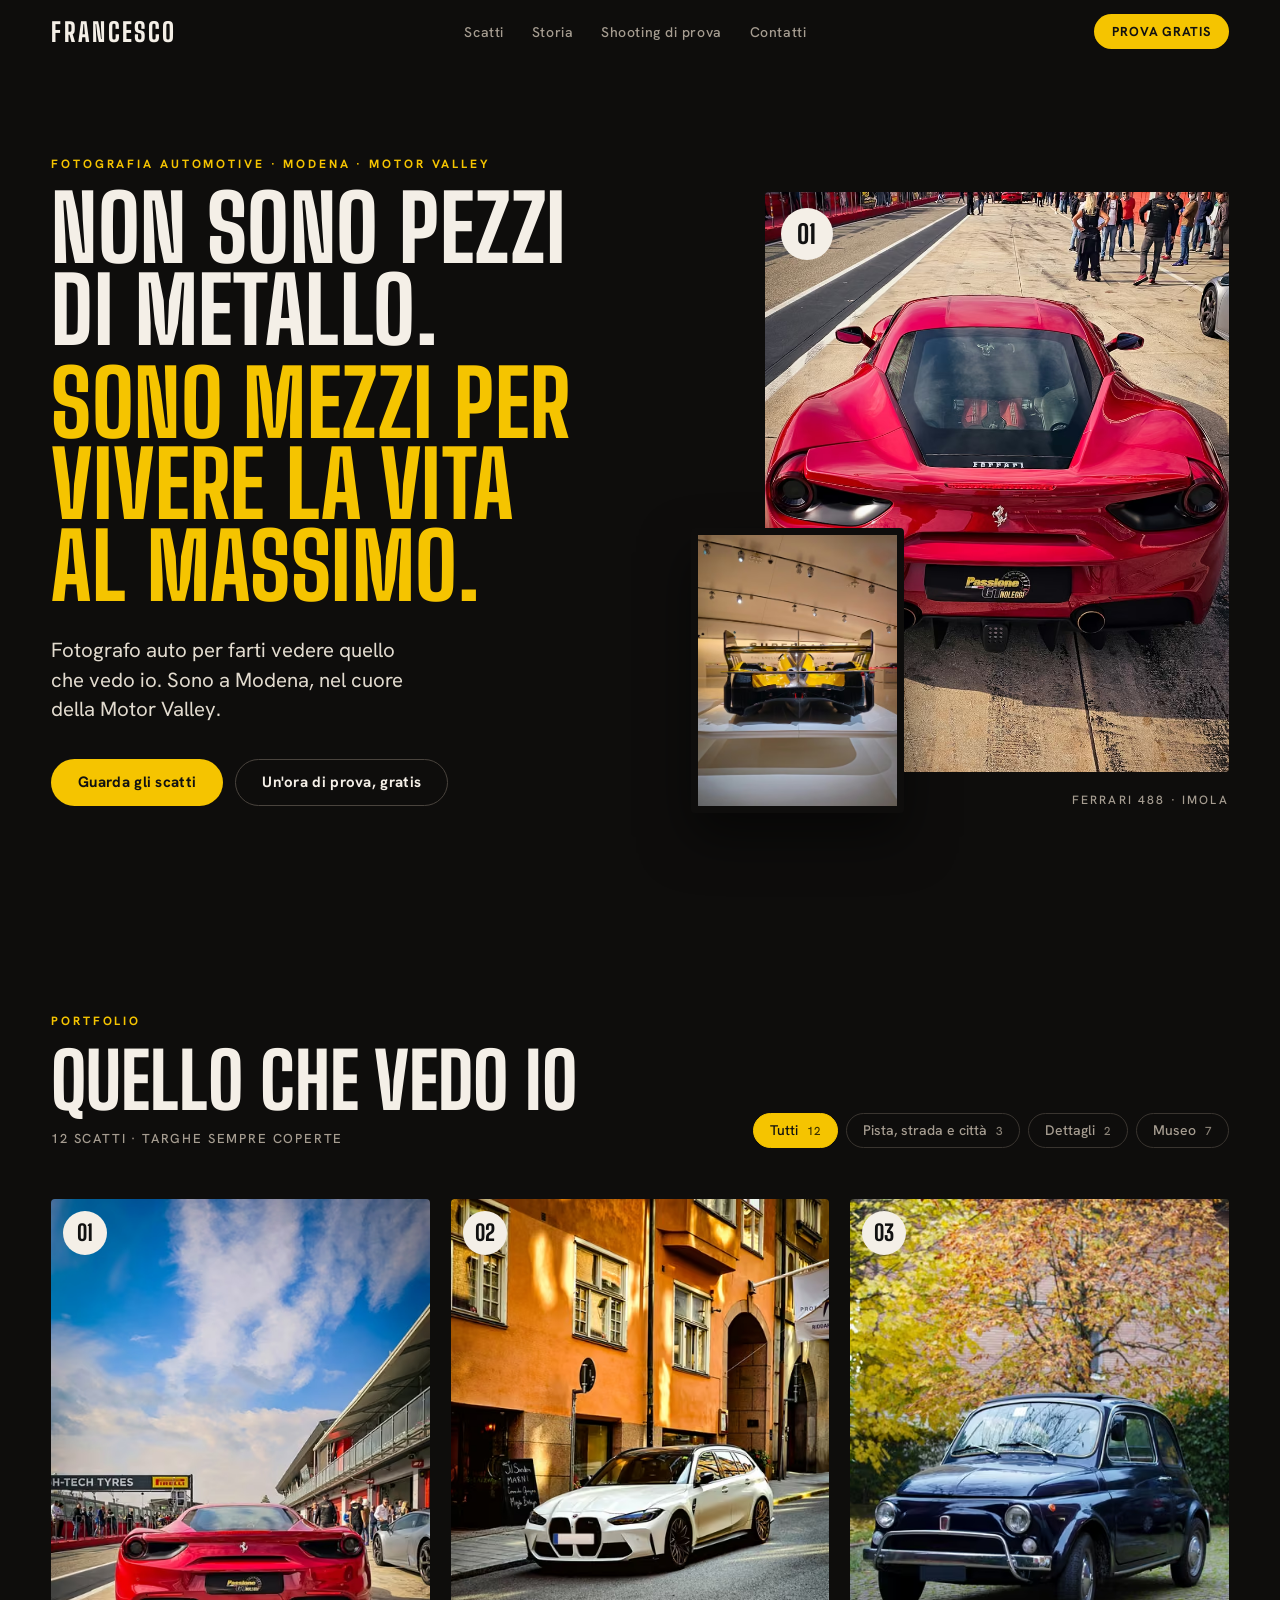
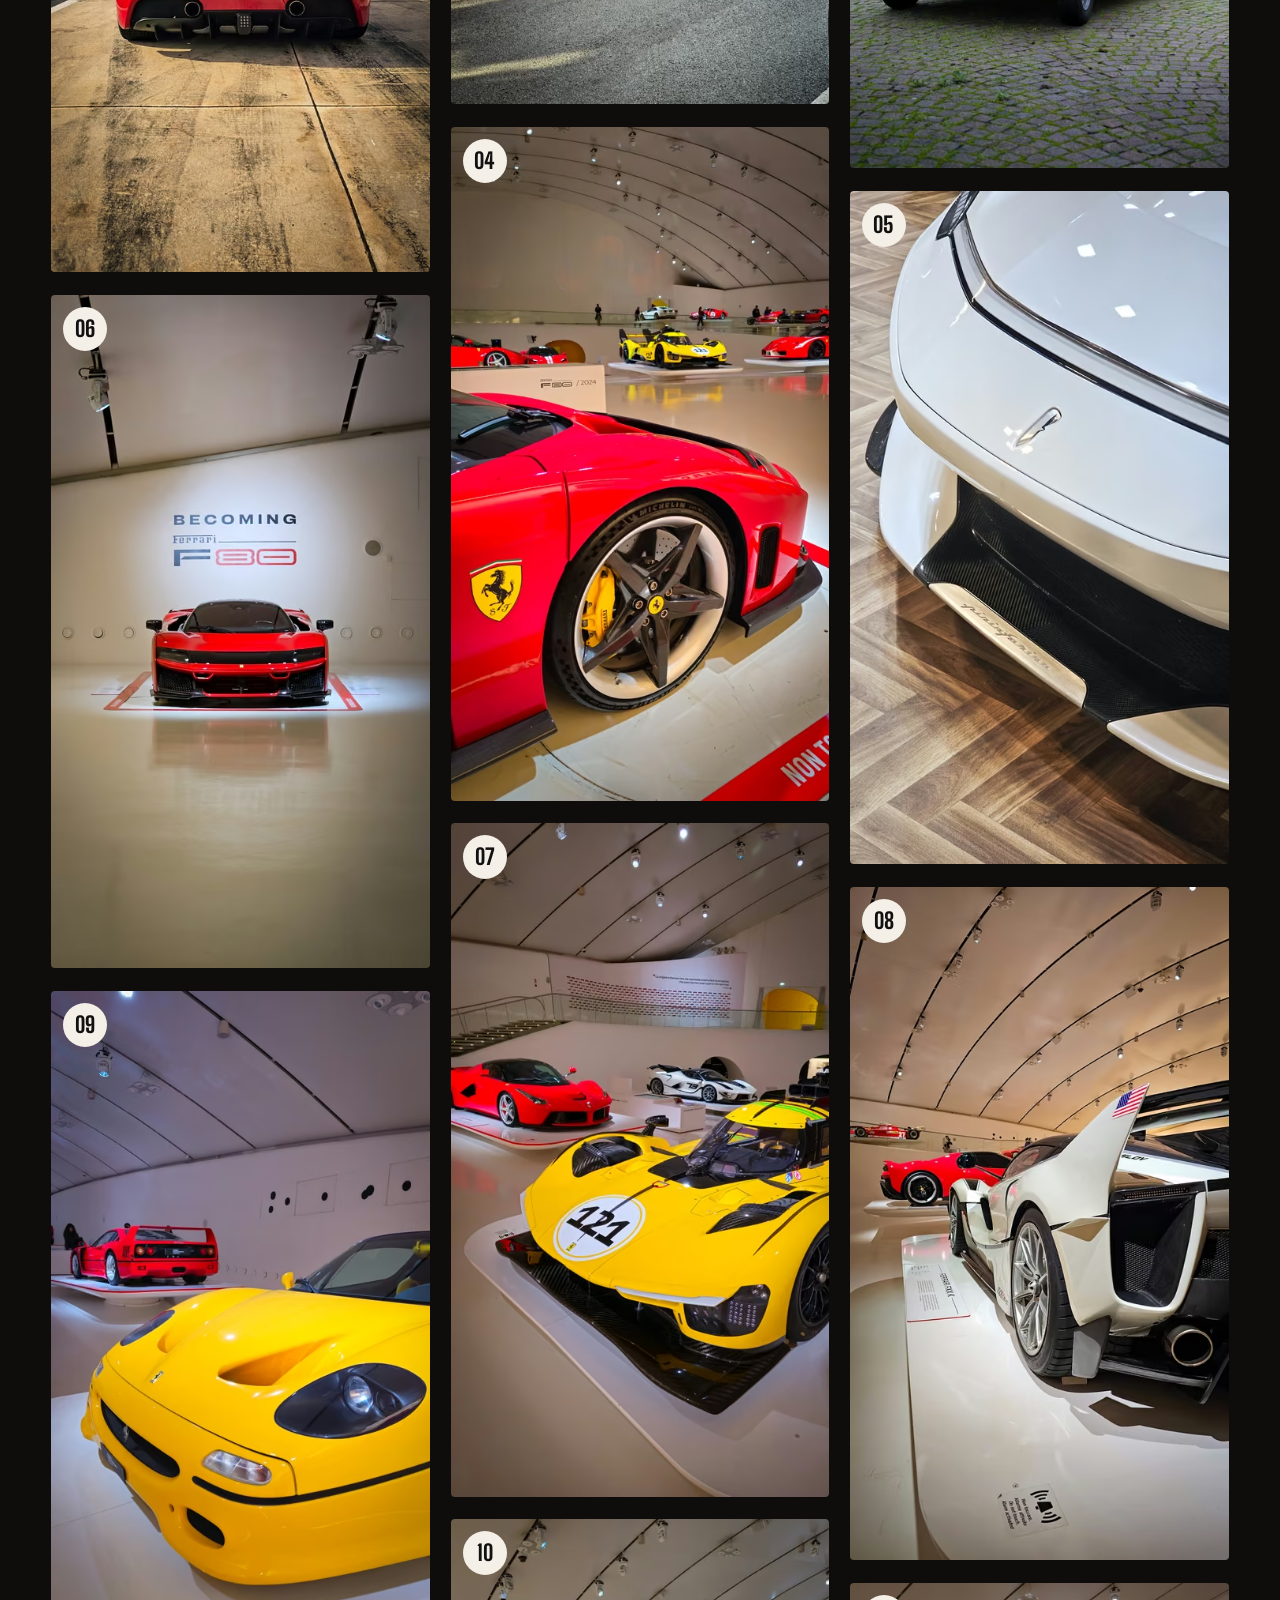
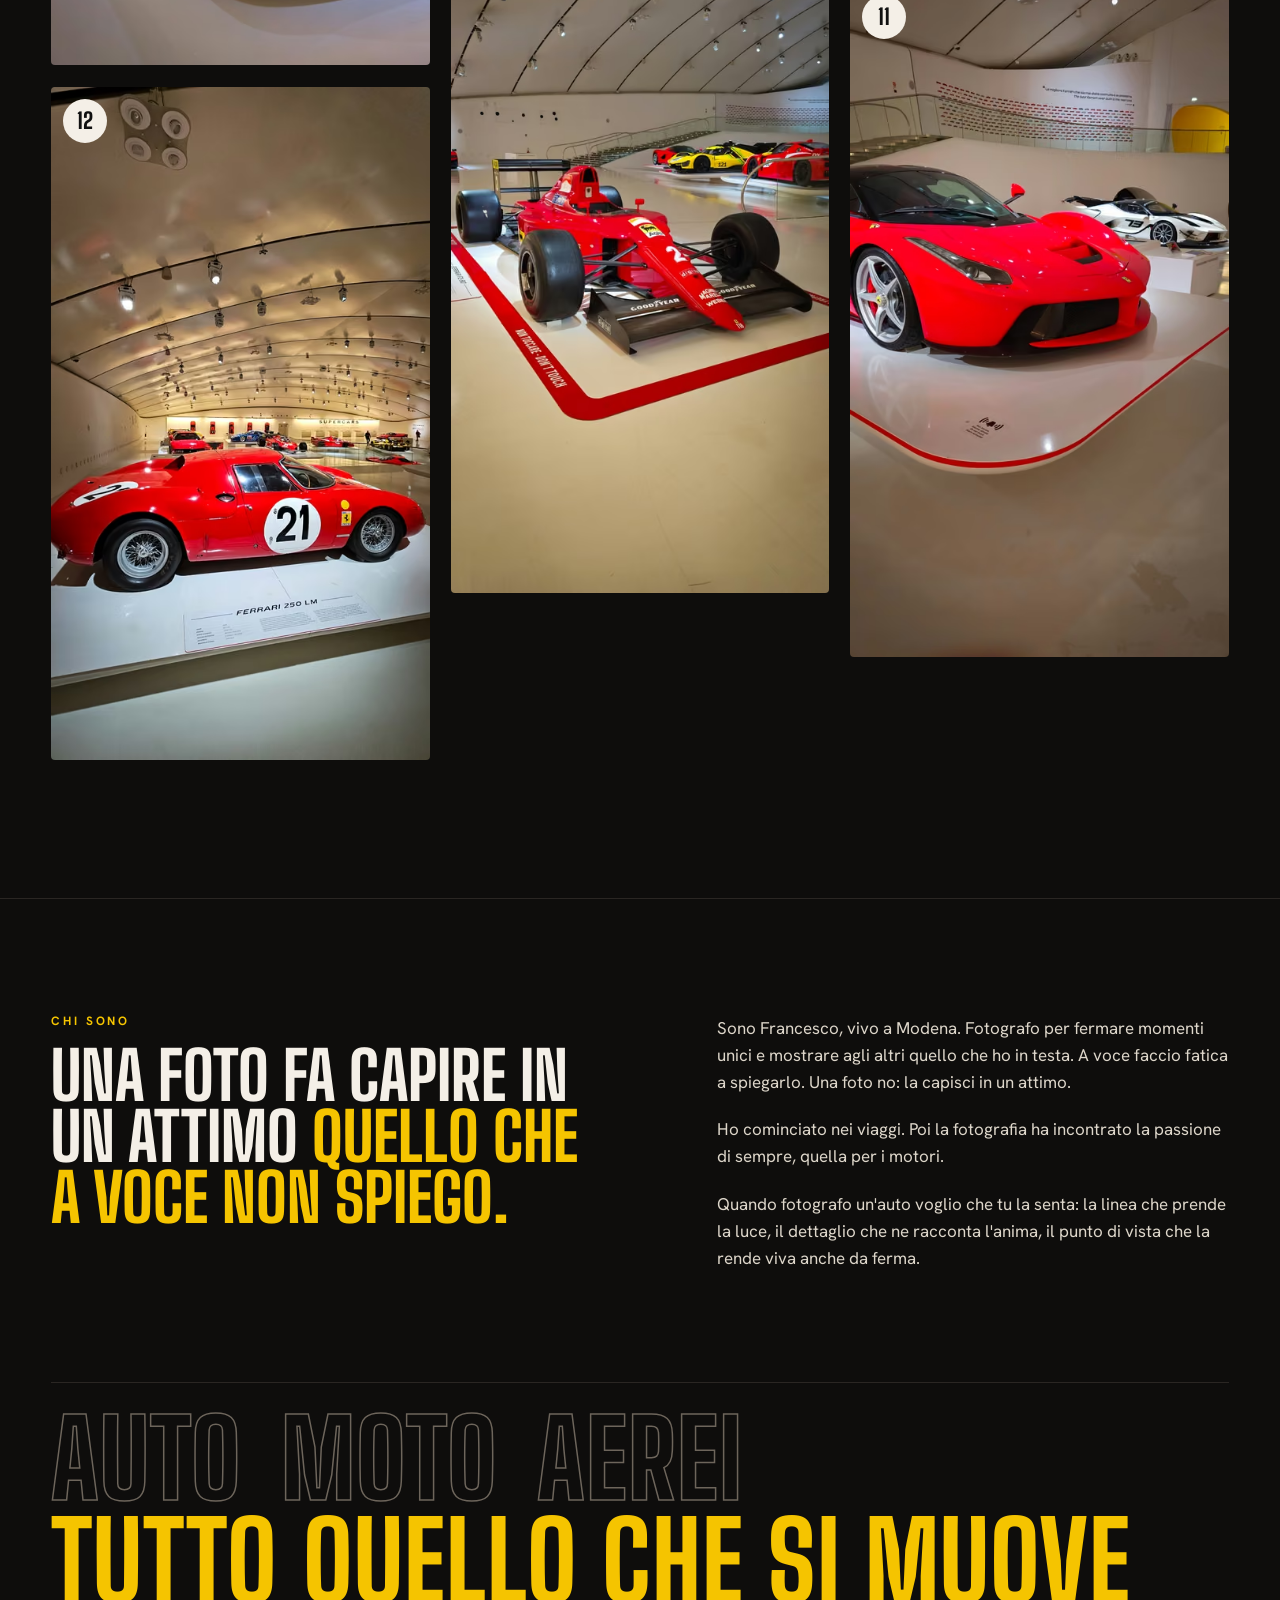
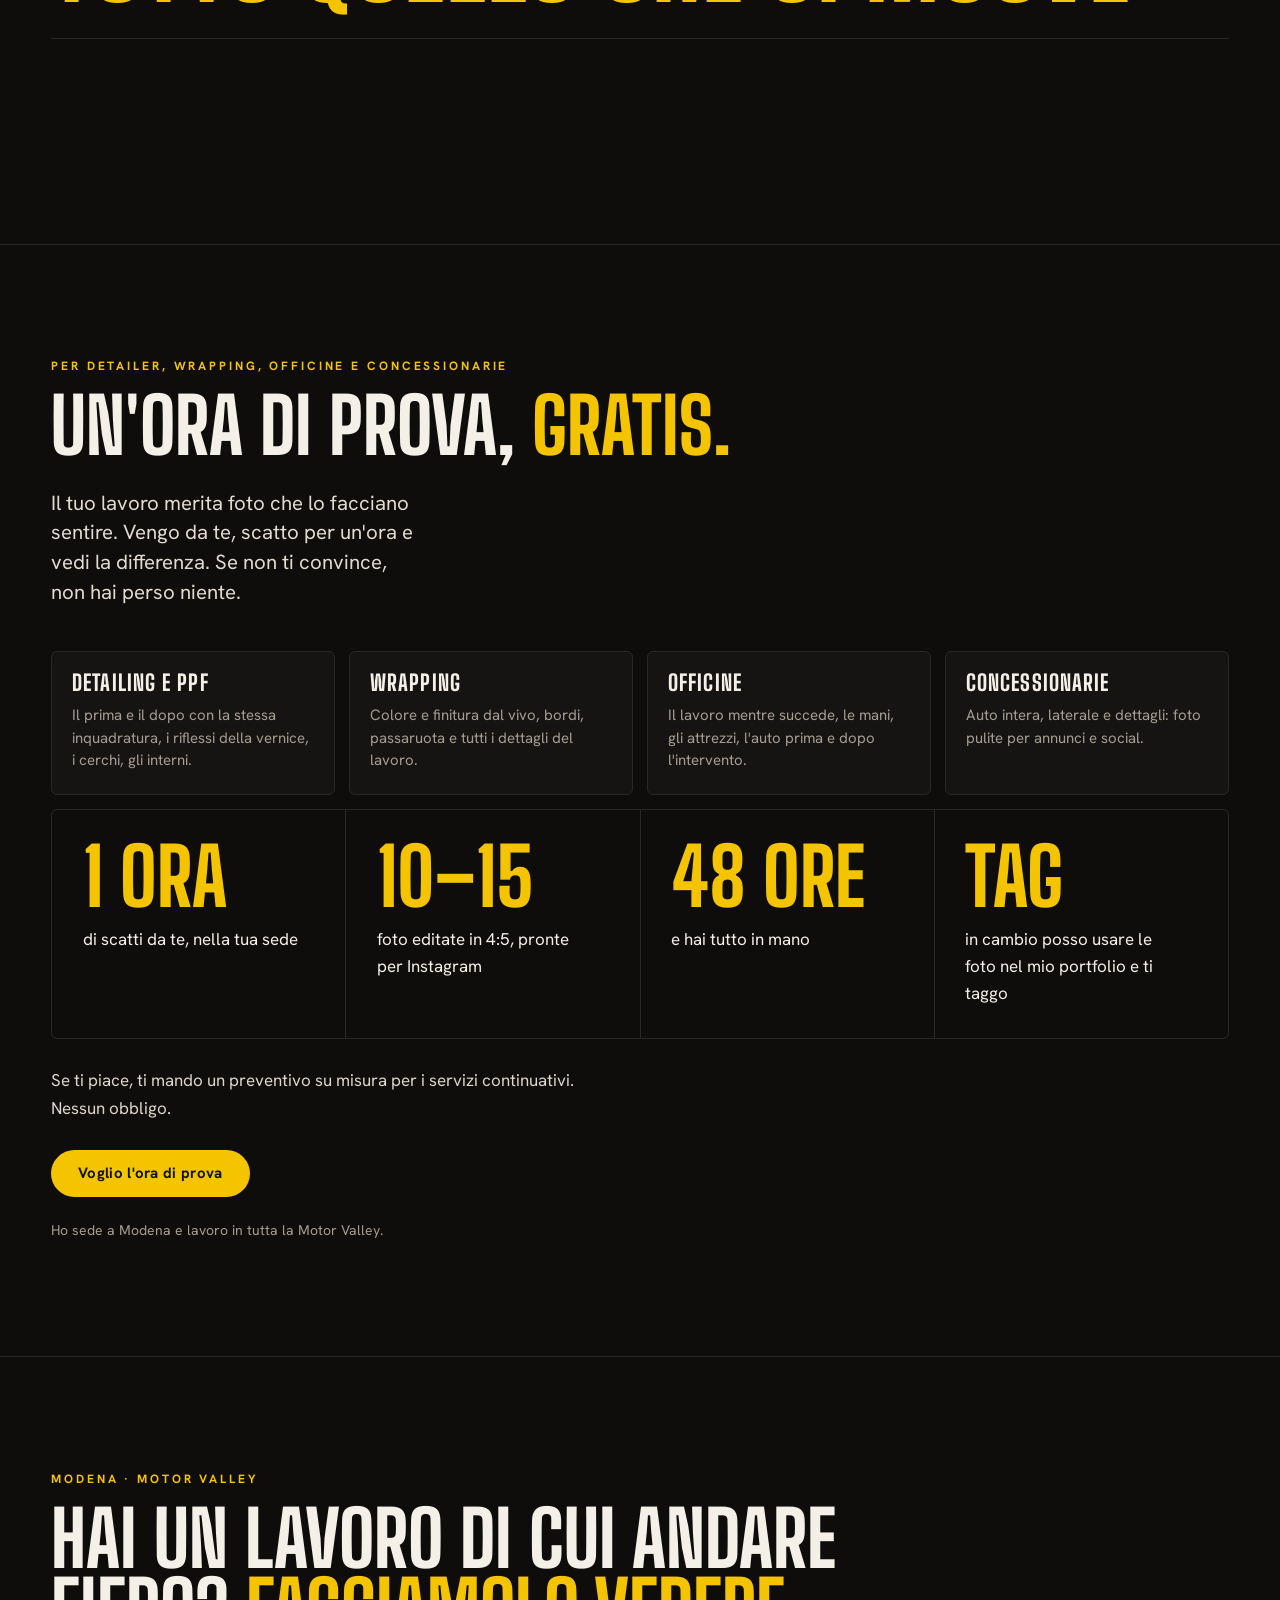
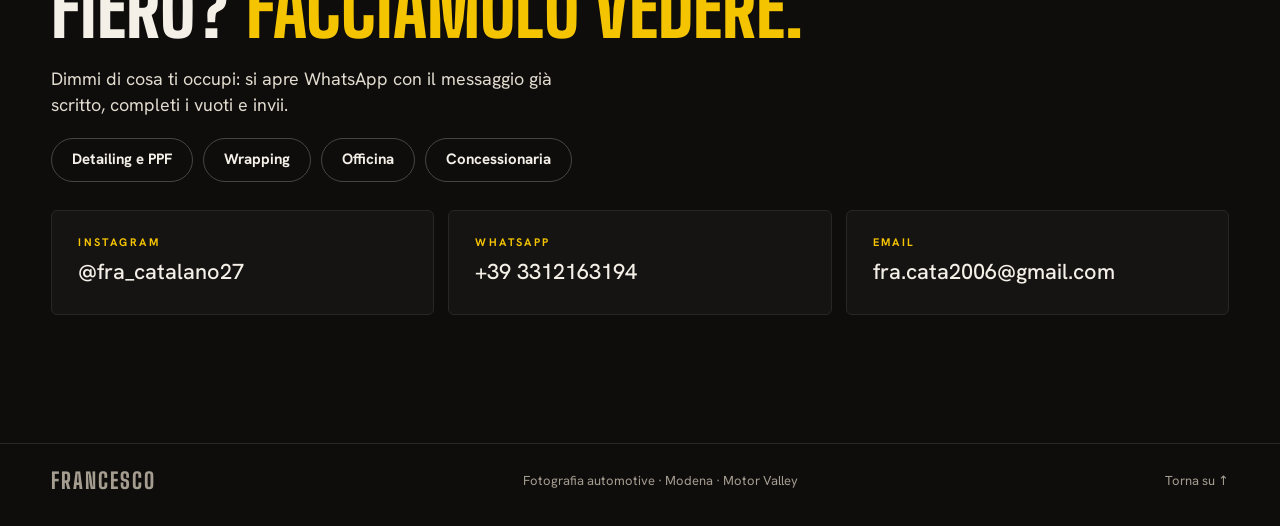
==== commit d75c6043: "Rifiniture: hero senza doppioni, targhe vuote, filtri e ordine pensati per detailer e concessionarie" ====
--- a/index.html
+++ b/index.html
@@ -3,8 +3,8 @@
 <head>
 <meta charset="utf-8">
 <meta name="viewport" content="width=device-width, initial-scale=1">
-<title>Francesco · Fotografia automotive a Modena</title>
-<meta name="description" content="Fotografo auto per farti vedere quello che vedo io. Parto da Modena. Un'ora di prova gratis per detailer, officine e concessionarie.">
+<title>Francesco · Fotografo auto a Modena, Motor Valley</title>
+<meta name="description" content="Fotografo auto per farti vedere quello che vedo io. Sede a Modena, lavoro in tutta la Motor Valley. Un'ora di prova gratis per detailer, officine e concessionarie.">
 <meta name="theme-color" content="#0e0d0c">
 <meta name="color-scheme" content="dark">
 <link rel="icon" href="favicon.svg" type="image/svg+xml">
@@ -14,7 +14,7 @@
 <meta property="og:type" content="website">
 <meta property="og:locale" content="it_IT">
 <meta property="og:site_name" content="Francesco · Fotografia automotive">
-<meta property="og:title" content="Francesco · Fotografia automotive a Modena">
+<meta property="og:title" content="Francesco · Fotografo auto a Modena, Motor Valley">
 <meta property="og:description" content="Non sono pezzi di metallo. Sono mezzi per vivere la vita al massimo. Un'ora di prova gratis: 10-15 foto in 48 ore.">
 <meta property="og:url" content="https://cataaa06.github.io/portfolio/">
 <meta property="og:image" content="https://cataaa06.github.io/portfolio/assets/og.jpg?v=3">
@@ -22,7 +22,7 @@
 <meta property="og:image:height" content="630">
 <meta property="og:image:alt" content="Scritta «Non sono pezzi di metallo. Sono mezzi per vivere la vita al massimo» accanto a una Ferrari 488 ai box di Imola e a una Ferrari 499P gialla.">
 <meta name="twitter:card" content="summary_large_image">
-<meta name="twitter:title" content="Francesco · Fotografia automotive a Modena">
+<meta name="twitter:title" content="Francesco · Fotografo auto a Modena, Motor Valley">
 <meta name="twitter:description" content="Fotografo auto per farti vedere quello che vedo io. Un'ora di prova gratis: 10-15 foto in 48 ore.">
 <meta name="twitter:image" content="https://cataaa06.github.io/portfolio/assets/og.jpg?v=3">
 <meta name="twitter:image:alt" content="Scritta «Non sono pezzi di metallo. Sono mezzi per vivere la vita al massimo» accanto a una Ferrari 488 ai box di Imola e a una Ferrari 499P gialla.">
@@ -30,14 +30,14 @@
 <link rel="preload" href="assets/fonts/big-shoulders-display-latin-800-normal.woff2" as="font" type="font/woff2" crossorigin>
 <link rel="preload" href="assets/fonts/hanken-grotesk-latin-400-normal.woff2" as="font" type="font/woff2" crossorigin>
 <!-- preload:start -->
-<link rel="preload" as="image" type="image/avif" href="assets/img/01-900.avif"
-      imagesrcset="assets/img/01-480.avif 480w, assets/img/01-900.avif 900w, assets/img/01-full.avif 1217w" imagesizes="(max-width: 560px) 88vw, (max-width: 1000px) 460px, 520px" fetchpriority="high">
+<link rel="preload" as="image" type="image/avif" href="assets/img/ha-900.avif"
+      imagesrcset="assets/img/ha-480.avif 480w, assets/img/ha-900.avif 900w, assets/img/ha-full.avif 1217w" imagesizes="(max-width: 560px) 88vw, (max-width: 1000px) 460px, 520px" fetchpriority="high">
 <!-- preload:end -->
-<link rel="stylesheet" href="assets/css/style.css?v=4">
+<link rel="stylesheet" href="assets/css/style.css?v=6">
 
 <!-- ld:start -->
 <script type="application/ld+json">
-{"@context":"https://schema.org","@graph":[{"@type":"Person","@id":"https://cataaa06.github.io/portfolio/#francesco","name":"Francesco","jobTitle":"Fotografo automotive","url":"https://cataaa06.github.io/portfolio/","address":{"@type":"PostalAddress","addressLocality":"Modena","addressCountry":"IT"},"email":"fra.cata2006@gmail.com","sameAs":["https://instagram.com/fra_catalano27"]},{"@type":"ImageGallery","@id":"https://cataaa06.github.io/portfolio/#scatti","name":"Quello che vedo io","url":"https://cataaa06.github.io/portfolio/#scatti","inLanguage":"it","creator":{"@id":"https://cataaa06.github.io/portfolio/#francesco"},"image":[{"@type":"ImageObject","contentUrl":"https://cataaa06.github.io/portfolio/assets/img/01-full.webp","name":"Ferrari 488","caption":"A pelo d'asfalto, ai box di Imola","description":"Ferrari 488 vista da dietro, dal basso, ai box di Imola","creator":{"@id":"https://cataaa06.github.io/portfolio/#francesco"}},{"@type":"ImageObject","contentUrl":"https://cataaa06.github.io/portfolio/assets/img/02-full.webp","name":"Ferrari F80","caption":"Ti guarda dritta negli occhi","description":"Ferrari F80 vista frontale sotto la scritta Becoming F80","creator":{"@id":"https://cataaa06.github.io/portfolio/#francesco"}},{"@type":"ImageObject","contentUrl":"https://cataaa06.github.io/portfolio/assets/img/03-full.webp","name":"BMW M3 Touring","caption":"Bianca contro un muro arancione","description":"BMW M3 Touring bianca davanti a un muro arancione","creator":{"@id":"https://cataaa06.github.io/portfolio/#francesco"}},{"@type":"ImageObject","contentUrl":"https://cataaa06.github.io/portfolio/assets/img/04-full.webp","name":"Ferrari 499P","caption":"Il 121, così vicino che quasi lo senti","description":"Ferrari 499P gialla con il numero 121 in primo piano","creator":{"@id":"https://cataaa06.github.io/portfolio/#francesco"}},{"@type":"ImageObject","contentUrl":"https://cataaa06.github.io/portfolio/assets/img/05-full.webp","name":"Fiat 500","caption":"Blu profondo, un cortile d'autunno, il tempo che rallenta","description":"Fiat 500 d'epoca blu scuro in un cortile d'autunno","creator":{"@id":"https://cataaa06.github.io/portfolio/#francesco"}},{"@type":"ImageObject","contentUrl":"https://cataaa06.github.io/portfolio/assets/img/06-full.webp","name":"Ferrari 250 LM","caption":"Di profilo, numero 21: pura linea","description":"Ferrari 250 LM rossa con il numero 21, di profilo","creator":{"@id":"https://cataaa06.github.io/portfolio/#francesco"}},{"@type":"ImageObject","contentUrl":"https://cataaa06.github.io/portfolio/assets/img/07-full.webp","name":"Ferrari FXX K","caption":"Dal basso, con la bandiera sull'ala","description":"Ferrari FXX K bianca con la bandiera sull'ala, ripresa dal basso","creator":{"@id":"https://cataaa06.github.io/portfolio/#francesco"}},{"@type":"ImageObject","contentUrl":"https://cataaa06.github.io/portfolio/assets/img/08-full.webp","name":"Dettaglio ruota","caption":"Scudetto, cerchio, pinza gialla: il cuore da vicino","description":"Ruota di una Ferrari rossa con scudetto e pinza gialla","creator":{"@id":"https://cataaa06.github.io/portfolio/#francesco"}},{"@type":"ImageObject","contentUrl":"https://cataaa06.github.io/portfolio/assets/img/09-full.webp","name":"Ferrari F50","caption":"Giallo acceso, con una F40 che osserva da dietro","description":"Ferrari F50 gialla in primo piano con una F40 rossa sullo sfondo","creator":{"@id":"https://cataaa06.github.io/portfolio/#francesco"}},{"@type":"ImageObject","contentUrl":"https://cataaa06.github.io/portfolio/assets/img/10-full.webp","name":"Ferrari F1-90","caption":"Rossa, in diagonale: sembra già in movimento","description":"Monoposto Ferrari F1-90 rossa in diagonale sul riquadro","creator":{"@id":"https://cataaa06.github.io/portfolio/#francesco"}},{"@type":"ImageObject","contentUrl":"https://cataaa06.github.io/portfolio/assets/img/11-full.webp","name":"LaFerrari","caption":"Il muso che ti viene incontro","description":"LaFerrari rossa vista dal muso, in primo piano","creator":{"@id":"https://cataaa06.github.io/portfolio/#francesco"}},{"@type":"ImageObject","contentUrl":"https://cataaa06.github.io/portfolio/assets/img/12-full.webp","name":"Pininfarina","caption":"La firma, in un dettaglio","description":"Dettaglio della scritta Pininfarina su un'auto bianca","creator":{"@id":"https://cataaa06.github.io/portfolio/#francesco"}}]}]}
+{"@context":"https://schema.org","@graph":[{"@type":"Person","@id":"https://cataaa06.github.io/portfolio/#francesco","name":"Francesco","jobTitle":"Fotografo automotive","url":"https://cataaa06.github.io/portfolio/","description":"Fotografo auto a Modena, nella Motor Valley.","address":{"@type":"PostalAddress","addressLocality":"Modena","addressCountry":"IT"},"email":"fra.cata2006@gmail.com","sameAs":["https://instagram.com/fra_catalano27"]},{"@type":"ImageGallery","@id":"https://cataaa06.github.io/portfolio/#scatti","name":"Quello che vedo io","url":"https://cataaa06.github.io/portfolio/#scatti","inLanguage":"it","creator":{"@id":"https://cataaa06.github.io/portfolio/#francesco"},"image":[{"@type":"ImageObject","contentUrl":"https://cataaa06.github.io/portfolio/assets/img/01-full.webp","name":"Ferrari 488","caption":"A pelo d'asfalto, ai box di Imola","description":"Ferrari 488 vista da dietro, dal basso, ai box di Imola","creator":{"@id":"https://cataaa06.github.io/portfolio/#francesco"}},{"@type":"ImageObject","contentUrl":"https://cataaa06.github.io/portfolio/assets/img/02-full.webp","name":"BMW M3 Touring","caption":"Bianca contro un muro arancione","description":"BMW M3 Touring bianca davanti a un muro arancione","creator":{"@id":"https://cataaa06.github.io/portfolio/#francesco"}},{"@type":"ImageObject","contentUrl":"https://cataaa06.github.io/portfolio/assets/img/03-full.webp","name":"Fiat 500","caption":"Blu profondo, un cortile d'autunno, il tempo che rallenta","description":"Fiat 500 d'epoca blu scuro in un cortile d'autunno","creator":{"@id":"https://cataaa06.github.io/portfolio/#francesco"}},{"@type":"ImageObject","contentUrl":"https://cataaa06.github.io/portfolio/assets/img/04-full.webp","name":"Dettaglio ruota","caption":"Scudetto, cerchio, pinza gialla: il cuore da vicino","description":"Ruota di una Ferrari rossa con scudetto e pinza gialla","creator":{"@id":"https://cataaa06.github.io/portfolio/#francesco"}},{"@type":"ImageObject","contentUrl":"https://cataaa06.github.io/portfolio/assets/img/05-full.webp","name":"Pininfarina","caption":"La firma, in un dettaglio","description":"Dettaglio della scritta Pininfarina su un'auto bianca","creator":{"@id":"https://cataaa06.github.io/portfolio/#francesco"}},{"@type":"ImageObject","contentUrl":"https://cataaa06.github.io/portfolio/assets/img/06-full.webp","name":"Ferrari F80","caption":"Ti guarda dritta negli occhi","description":"Ferrari F80 vista frontale sotto la scritta Becoming F80","creator":{"@id":"https://cataaa06.github.io/portfolio/#francesco"}},{"@type":"ImageObject","contentUrl":"https://cataaa06.github.io/portfolio/assets/img/07-full.webp","name":"Ferrari 499P","caption":"Il 121, così vicino che quasi lo senti","description":"Ferrari 499P gialla con il numero 121 in primo piano","creator":{"@id":"https://cataaa06.github.io/portfolio/#francesco"}},{"@type":"ImageObject","contentUrl":"https://cataaa06.github.io/portfolio/assets/img/08-full.webp","name":"Ferrari FXX K","caption":"Dal basso, con la bandiera sull'ala","description":"Ferrari FXX K bianca con la bandiera sull'ala, ripresa dal basso","creator":{"@id":"https://cataaa06.github.io/portfolio/#francesco"}},{"@type":"ImageObject","contentUrl":"https://cataaa06.github.io/portfolio/assets/img/09-full.webp","name":"Ferrari F50","caption":"Giallo acceso, con una F40 che osserva da dietro","description":"Ferrari F50 gialla in primo piano con una F40 rossa sullo sfondo","creator":{"@id":"https://cataaa06.github.io/portfolio/#francesco"}},{"@type":"ImageObject","contentUrl":"https://cataaa06.github.io/portfolio/assets/img/10-full.webp","name":"Ferrari F1-90","caption":"Rossa, in diagonale: sembra già in movimento","description":"Monoposto Ferrari F1-90 rossa in diagonale sul riquadro","creator":{"@id":"https://cataaa06.github.io/portfolio/#francesco"}},{"@type":"ImageObject","contentUrl":"https://cataaa06.github.io/portfolio/assets/img/11-full.webp","name":"LaFerrari","caption":"Il muso che ti viene incontro","description":"LaFerrari rossa vista dal muso, in primo piano","creator":{"@id":"https://cataaa06.github.io/portfolio/#francesco"}},{"@type":"ImageObject","contentUrl":"https://cataaa06.github.io/portfolio/assets/img/12-full.webp","name":"Ferrari 250 LM","caption":"Di profilo, numero 21: pura linea","description":"Ferrari 250 LM rossa con il numero 21, di profilo","creator":{"@id":"https://cataaa06.github.io/portfolio/#francesco"}}]}]}
 </script>
 <!-- ld:end -->
 </head>
@@ -57,7 +57,7 @@
     <button class="menu-btn" type="button" popovertarget="menu" aria-label="Menu">
       <svg width="22" height="22" viewBox="0 0 22 22" aria-hidden="true" focusable="false"><path d="M3 7h16M3 15h16" stroke="currentColor" stroke-width="2" stroke-linecap="round"/></svg>
     </button>
-    <a class="pill" href="#contatti">Scrivimi</a>
+    <a class="pill" href="#contatti">Prova gratis</a>
   </div>
   <nav class="menu" id="menu" popover aria-label="Sezioni">
     <a href="#scatti">Scatti</a>
@@ -72,9 +72,9 @@
   <!-- HERO -->
   <section class="hero" aria-labelledby="h-hero">
     <div class="hero-copy">
-      <p class="eyebrow">Fotografia automotive · Modena</p>
+      <p class="eyebrow">Fotografia automotive · Modena · Motor Valley</p>
       <h1 id="h-hero"><span class="ln">Non sono pezzi di metallo.</span> <span class="ln g">Sono mezzi per vivere la vita al massimo.</span></h1>
-      <p class="lead">Fotografo auto per farti vedere quello che vedo io. Parto da Modena.</p>
+      <p class="lead">Fotografo auto per farti vedere quello che vedo io. Sono a Modena, nel cuore della Motor Valley.</p>
       <div class="cta">
         <a class="btn primary" href="#scatti">Guarda gli scatti</a>
         <a class="btn ghost" href="#shooting">Un'ora di prova, gratis</a>
@@ -83,12 +83,12 @@
     <figure class="hero-art">
       <!-- hero:start -->
       <picture>
-        <source type="image/avif" srcset="assets/img/01-480.avif 480w, assets/img/01-900.avif 900w, assets/img/01-full.avif 1217w" sizes="(max-width: 560px) 88vw, (max-width: 1000px) 460px, 520px">
-        <img src="assets/img/01-900.webp" srcset="assets/img/01-480.webp 480w, assets/img/01-900.webp 900w, assets/img/01-full.webp 1217w" sizes="(max-width: 560px) 88vw, (max-width: 1000px) 460px, 520px" width="900" height="1597" alt="Ferrari 488 vista da dietro, dal basso, ai box di Imola" class="a" fetchpriority="high" decoding="async">
+        <source type="image/avif" srcset="assets/img/ha-480.avif 480w, assets/img/ha-900.avif 900w, assets/img/ha-full.avif 1217w" sizes="(max-width: 560px) 88vw, (max-width: 1000px) 460px, 520px">
+        <img src="assets/img/ha-900.webp" srcset="assets/img/ha-480.webp 480w, assets/img/ha-900.webp 900w, assets/img/ha-full.webp 1217w" sizes="(max-width: 560px) 88vw, (max-width: 1000px) 460px, 520px" width="900" height="1597" alt="Ferrari 488 vista da dietro, molto vicina e dal basso, ai box di Imola" class="a" fetchpriority="high" decoding="async">
       </picture>
       <picture>
-        <source type="image/avif" srcset="assets/img/03-480.avif 480w, assets/img/03-900.avif 900w" sizes="(max-width: 1000px) 212px, 240px">
-        <img src="assets/img/03-900.webp" srcset="assets/img/03-480.webp 480w, assets/img/03-900.webp 900w" sizes="(max-width: 1000px) 212px, 240px" width="900" height="1199" alt="BMW M3 Touring bianca davanti a un muro arancione" class="b" decoding="async">
+        <source type="image/avif" srcset="assets/img/hb-480.avif 480w, assets/img/hb-900.avif 900w" sizes="(max-width: 1000px) 212px, 240px">
+        <img src="assets/img/hb-900.webp" srcset="assets/img/hb-480.webp 480w, assets/img/hb-900.webp 900w" sizes="(max-width: 1000px) 212px, 240px" width="900" height="1599" alt="Vettura gialla con grande alettone posteriore, vista da dietro, al museo" class="b" decoding="async">
       </picture>
 <!-- hero:end -->
       <span class="roundel">01</span>
@@ -102,107 +102,109 @@
       <div>
         <p class="eyebrow">Portfolio</p>
         <h2 id="h-scatti">Quello che vedo io</h2>
+<!-- meta:start -->
+        <p class="sec-meta">12 scatti · targhe sempre coperte</p>
+<!-- meta:end -->
       </div>
       <div class="chips" role="group" aria-label="Filtra per tipo">
 <!-- chips:start -->
         <button class="chip" type="button" data-f="all" aria-pressed="true">Tutti <small>12</small></button>
-        <button class="chip" type="button" data-f="pista" aria-pressed="false">Pista e strada <small>3</small></button>
+        <button class="chip" type="button" data-f="pista" aria-pressed="false">Pista, strada e città <small>3</small></button>
+        <button class="chip" type="button" data-f="dettagli" aria-pressed="false">Dettagli <small>2</small></button>
         <button class="chip" type="button" data-f="museo" aria-pressed="false">Museo <small>7</small></button>
-        <button class="chip" type="button" data-f="dettagli" aria-pressed="false">Dettagli <small>2</small></button>
 <!-- chips:end -->
       </div>
     </div>
 
     <div class="wall" id="wall">
 <!-- gallery:start -->
-      <a class="shot" data-cat="pista" data-n="01" data-title="Ferrari 488" data-cap="A pelo d&#x27;asfalto, ai box di Imola" data-exif="Samsung Galaxy S23 Ultra · f/1,7 · 1/1150 s · ISO 10" href="assets/img/01-full.webp" data-avif="assets/img/01-full.avif">
+      <a class="shot" data-cat="pista" data-n="01" data-title="Ferrari 488" data-cap="A pelo d&#x27;asfalto, ai box di Imola" data-exif="" href="assets/img/01-full.webp" data-avif="assets/img/01-full.avif" aria-haspopup="dialog">
         <picture>
           <source type="image/avif" srcset="assets/img/01-480.avif 480w, assets/img/01-900.avif 900w" sizes="(max-width: 1000px) 50vw, 33vw">
           <img src="assets/img/01-900.webp" srcset="assets/img/01-480.webp 480w, assets/img/01-900.webp 900w" sizes="(max-width: 1000px) 50vw, 33vw" width="900" height="1597" alt="Ferrari 488 vista da dietro, dal basso, ai box di Imola" loading="lazy" decoding="async">
         </picture>
-        <span class="roundel">01</span><span class="cap"><b>Ferrari 488</b>Imola</span>
-      </a>
-      <a class="shot" data-cat="museo" data-n="02" data-title="Ferrari F80" data-cap="Ti guarda dritta negli occhi" data-exif="Samsung Galaxy S23 Ultra · f/2,4 · 1/50 s · ISO 100" href="assets/img/02-full.webp" data-avif="assets/img/02-full.avif">
+        <span class="roundel" aria-hidden="true">01</span><span class="cap" aria-hidden="true"><b>Ferrari 488</b>Imola</span>
+      </a>
+      <a class="shot" data-cat="pista" data-n="02" data-title="BMW M3 Touring" data-cap="Bianca contro un muro arancione" data-exif="" href="assets/img/02-full.webp" data-avif="assets/img/02-full.avif" aria-haspopup="dialog">
         <picture>
           <source type="image/avif" srcset="assets/img/02-480.avif 480w, assets/img/02-900.avif 900w" sizes="(max-width: 1000px) 50vw, 33vw">
-          <img src="assets/img/02-900.webp" srcset="assets/img/02-480.webp 480w, assets/img/02-900.webp 900w" sizes="(max-width: 1000px) 50vw, 33vw" width="900" height="1597" alt="Ferrari F80 vista frontale sotto la scritta Becoming F80" loading="lazy" decoding="async">
-        </picture>
-        <span class="roundel">02</span><span class="cap"><b>Ferrari F80</b>Museo</span>
-      </a>
-      <a class="shot" data-cat="pista" data-n="03" data-title="BMW M3 Touring" data-cap="Bianca contro un muro arancione" data-exif="Samsung Galaxy S23 Ultra · f/2,4 · 1/250 s · ISO 50" href="assets/img/03-full.webp" data-avif="assets/img/03-full.avif">
+          <img src="assets/img/02-900.webp" srcset="assets/img/02-480.webp 480w, assets/img/02-900.webp 900w" sizes="(max-width: 1000px) 50vw, 33vw" width="900" height="1199" alt="BMW M3 Touring bianca davanti a un muro arancione" loading="lazy" decoding="async">
+        </picture>
+        <span class="roundel" aria-hidden="true">02</span><span class="cap" aria-hidden="true"><b>BMW M3 Touring</b>Strada</span>
+      </a>
+      <a class="shot" data-cat="pista" data-n="03" data-title="Fiat 500" data-cap="Blu profondo, un cortile d&#x27;autunno, il tempo che rallenta" data-exif="" href="assets/img/03-full.webp" data-avif="assets/img/03-full.avif" aria-haspopup="dialog">
         <picture>
           <source type="image/avif" srcset="assets/img/03-480.avif 480w, assets/img/03-900.avif 900w" sizes="(max-width: 1000px) 50vw, 33vw">
-          <img src="assets/img/03-900.webp" srcset="assets/img/03-480.webp 480w, assets/img/03-900.webp 900w" sizes="(max-width: 1000px) 50vw, 33vw" width="900" height="1199" alt="BMW M3 Touring bianca davanti a un muro arancione" loading="lazy" decoding="async">
-        </picture>
-        <span class="roundel">03</span><span class="cap"><b>BMW M3 Touring</b>Strada</span>
-      </a>
-      <a class="shot" data-cat="museo" data-n="04" data-title="Ferrari 499P" data-cap="Il 121, così vicino che quasi lo senti" data-exif="Samsung Galaxy S23 Ultra · f/1,7 · 1/60 s · ISO 160" href="assets/img/04-full.webp" data-avif="assets/img/04-full.avif">
+          <img src="assets/img/03-900.webp" srcset="assets/img/03-480.webp 480w, assets/img/03-900.webp 900w" sizes="(max-width: 1000px) 50vw, 33vw" width="900" height="1350" alt="Fiat 500 d&#x27;epoca blu scuro in un cortile d&#x27;autunno" loading="lazy" decoding="async">
+        </picture>
+        <span class="roundel" aria-hidden="true">03</span><span class="cap" aria-hidden="true"><b>Fiat 500</b>Città</span>
+      </a>
+      <a class="shot" data-cat="dettagli" data-n="04" data-title="Dettaglio ruota" data-cap="Scudetto, cerchio, pinza gialla: il cuore da vicino" data-exif="" href="assets/img/04-full.webp" data-avif="assets/img/04-full.avif" aria-haspopup="dialog">
         <picture>
           <source type="image/avif" srcset="assets/img/04-480.avif 480w, assets/img/04-900.avif 900w" sizes="(max-width: 1000px) 50vw, 33vw">
-          <img src="assets/img/04-900.webp" srcset="assets/img/04-480.webp 480w, assets/img/04-900.webp 900w" sizes="(max-width: 1000px) 50vw, 33vw" width="900" height="1599" alt="Ferrari 499P gialla con il numero 121 in primo piano" loading="lazy" decoding="async">
-        </picture>
-        <span class="roundel">04</span><span class="cap"><b>Ferrari 499P</b>Museo</span>
-      </a>
-      <a class="shot" data-cat="pista" data-n="05" data-title="Fiat 500" data-cap="Blu profondo, un cortile d&#x27;autunno, il tempo che rallenta" data-exif="Sony a6400 · 35 mm · f/2,8 · 1/125 s · ISO 200" href="assets/img/05-full.webp" data-avif="assets/img/05-full.avif">
+          <img src="assets/img/04-900.webp" srcset="assets/img/04-480.webp 480w, assets/img/04-900.webp 900w" sizes="(max-width: 1000px) 50vw, 33vw" width="900" height="1599" alt="Ruota di una Ferrari rossa con scudetto e pinza gialla" loading="lazy" decoding="async">
+        </picture>
+        <span class="roundel" aria-hidden="true">04</span><span class="cap" aria-hidden="true"><b>Dettaglio ruota</b>Dettaglio</span>
+      </a>
+      <a class="shot" data-cat="dettagli" data-n="05" data-title="Pininfarina" data-cap="La firma, in un dettaglio" data-exif="" href="assets/img/05-full.webp" data-avif="assets/img/05-full.avif" aria-haspopup="dialog">
         <picture>
           <source type="image/avif" srcset="assets/img/05-480.avif 480w, assets/img/05-900.avif 900w" sizes="(max-width: 1000px) 50vw, 33vw">
-          <img src="assets/img/05-900.webp" srcset="assets/img/05-480.webp 480w, assets/img/05-900.webp 900w" sizes="(max-width: 1000px) 50vw, 33vw" width="900" height="1350" alt="Fiat 500 d&#x27;epoca blu scuro in un cortile d&#x27;autunno" loading="lazy" decoding="async">
-        </picture>
-        <span class="roundel">05</span><span class="cap"><b>Fiat 500</b>Autunno</span>
-      </a>
-      <a class="shot" data-cat="museo" data-n="06" data-title="Ferrari 250 LM" data-cap="Di profilo, numero 21: pura linea" data-exif="Samsung Galaxy S23 Ultra · f/2,2 · 1/60 s · ISO 200" href="assets/img/06-full.webp" data-avif="assets/img/06-full.avif">
+          <img src="assets/img/05-900.webp" srcset="assets/img/05-480.webp 480w, assets/img/05-900.webp 900w" sizes="(max-width: 1000px) 50vw, 33vw" width="900" height="1597" alt="Dettaglio della scritta Pininfarina su un&#x27;auto bianca" loading="lazy" decoding="async">
+        </picture>
+        <span class="roundel" aria-hidden="true">05</span><span class="cap" aria-hidden="true"><b>Pininfarina</b>Dettaglio</span>
+      </a>
+      <a class="shot" data-cat="museo" data-n="06" data-title="Ferrari F80" data-cap="Ti guarda dritta negli occhi" data-exif="" href="assets/img/06-full.webp" data-avif="assets/img/06-full.avif" aria-haspopup="dialog">
         <picture>
           <source type="image/avif" srcset="assets/img/06-480.avif 480w, assets/img/06-900.avif 900w" sizes="(max-width: 1000px) 50vw, 33vw">
-          <img src="assets/img/06-900.webp" srcset="assets/img/06-480.webp 480w, assets/img/06-900.webp 900w" sizes="(max-width: 1000px) 50vw, 33vw" width="900" height="1597" alt="Ferrari 250 LM rossa con il numero 21, di profilo" loading="lazy" decoding="async">
-        </picture>
-        <span class="roundel">06</span><span class="cap"><b>Ferrari 250 LM</b>Museo</span>
-      </a>
-      <a class="shot" data-cat="museo" data-n="07" data-title="Ferrari FXX K" data-cap="Dal basso, con la bandiera sull&#x27;ala" data-exif="Samsung Galaxy S23 Ultra · f/1,7 · 1/60 s · ISO 200" href="assets/img/07-full.webp" data-avif="assets/img/07-full.avif">
+          <img src="assets/img/06-900.webp" srcset="assets/img/06-480.webp 480w, assets/img/06-900.webp 900w" sizes="(max-width: 1000px) 50vw, 33vw" width="900" height="1597" alt="Ferrari F80 vista frontale sotto la scritta Becoming F80" loading="lazy" decoding="async">
+        </picture>
+        <span class="roundel" aria-hidden="true">06</span><span class="cap" aria-hidden="true"><b>Ferrari F80</b>Museo</span>
+      </a>
+      <a class="shot" data-cat="museo" data-n="07" data-title="Ferrari 499P" data-cap="Il 121, così vicino che quasi lo senti" data-exif="" href="assets/img/07-full.webp" data-avif="assets/img/07-full.avif" aria-haspopup="dialog">
         <picture>
           <source type="image/avif" srcset="assets/img/07-480.avif 480w, assets/img/07-900.avif 900w" sizes="(max-width: 1000px) 50vw, 33vw">
-          <img src="assets/img/07-900.webp" srcset="assets/img/07-480.webp 480w, assets/img/07-900.webp 900w" sizes="(max-width: 1000px) 50vw, 33vw" width="900" height="1597" alt="Ferrari FXX K bianca con la bandiera sull&#x27;ala, ripresa dal basso" loading="lazy" decoding="async">
-        </picture>
-        <span class="roundel">07</span><span class="cap"><b>Ferrari FXX K</b>Museo</span>
-      </a>
-      <a class="shot" data-cat="dettagli" data-n="08" data-title="Dettaglio ruota" data-cap="Scudetto, cerchio, pinza gialla: il cuore da vicino" data-exif="Samsung Galaxy S23 Ultra · f/1,7 · 1/50 s · ISO 160" href="assets/img/08-full.webp" data-avif="assets/img/08-full.avif">
+          <img src="assets/img/07-900.webp" srcset="assets/img/07-480.webp 480w, assets/img/07-900.webp 900w" sizes="(max-width: 1000px) 50vw, 33vw" width="900" height="1599" alt="Ferrari 499P gialla con il numero 121 in primo piano" loading="lazy" decoding="async">
+        </picture>
+        <span class="roundel" aria-hidden="true">07</span><span class="cap" aria-hidden="true"><b>Ferrari 499P</b>Museo</span>
+      </a>
+      <a class="shot" data-cat="museo" data-n="08" data-title="Ferrari FXX K" data-cap="Dal basso, con la bandiera sull&#x27;ala" data-exif="" href="assets/img/08-full.webp" data-avif="assets/img/08-full.avif" aria-haspopup="dialog">
         <picture>
           <source type="image/avif" srcset="assets/img/08-480.avif 480w, assets/img/08-900.avif 900w" sizes="(max-width: 1000px) 50vw, 33vw">
-          <img src="assets/img/08-900.webp" srcset="assets/img/08-480.webp 480w, assets/img/08-900.webp 900w" sizes="(max-width: 1000px) 50vw, 33vw" width="900" height="1599" alt="Ruota di una Ferrari rossa con scudetto e pinza gialla" loading="lazy" decoding="async">
-        </picture>
-        <span class="roundel">08</span><span class="cap"><b>Dettaglio ruota</b>Dettaglio</span>
-      </a>
-      <a class="shot" data-cat="museo" data-n="09" data-title="Ferrari F50" data-cap="Giallo acceso, con una F40 che osserva da dietro" data-exif="Samsung Galaxy S23 Ultra · f/1,7 · 1/50 s · ISO 100" href="assets/img/09-full.webp" data-avif="assets/img/09-full.avif">
+          <img src="assets/img/08-900.webp" srcset="assets/img/08-480.webp 480w, assets/img/08-900.webp 900w" sizes="(max-width: 1000px) 50vw, 33vw" width="900" height="1597" alt="Ferrari FXX K bianca con la bandiera sull&#x27;ala, ripresa dal basso" loading="lazy" decoding="async">
+        </picture>
+        <span class="roundel" aria-hidden="true">08</span><span class="cap" aria-hidden="true"><b>Ferrari FXX K</b>Museo</span>
+      </a>
+      <a class="shot" data-cat="museo" data-n="09" data-title="Ferrari F50" data-cap="Giallo acceso, con una F40 che osserva da dietro" data-exif="" href="assets/img/09-full.webp" data-avif="assets/img/09-full.avif" aria-haspopup="dialog">
         <picture>
           <source type="image/avif" srcset="assets/img/09-480.avif 480w, assets/img/09-900.avif 900w" sizes="(max-width: 1000px) 50vw, 33vw">
           <img src="assets/img/09-900.webp" srcset="assets/img/09-480.webp 480w, assets/img/09-900.webp 900w" sizes="(max-width: 1000px) 50vw, 33vw" width="900" height="1599" alt="Ferrari F50 gialla in primo piano con una F40 rossa sullo sfondo" loading="lazy" decoding="async">
         </picture>
-        <span class="roundel">09</span><span class="cap"><b>Ferrari F50</b>Museo</span>
-      </a>
-      <a class="shot" data-cat="museo" data-n="10" data-title="Ferrari F1-90" data-cap="Rossa, in diagonale: sembra già in movimento" data-exif="Samsung Galaxy S23 Ultra · f/1,7 · 1/50 s · ISO 160" href="assets/img/10-full.webp" data-avif="assets/img/10-full.avif">
+        <span class="roundel" aria-hidden="true">09</span><span class="cap" aria-hidden="true"><b>Ferrari F50</b>Museo</span>
+      </a>
+      <a class="shot" data-cat="museo" data-n="10" data-title="Ferrari F1-90" data-cap="Rossa, in diagonale: sembra già in movimento" data-exif="" href="assets/img/10-full.webp" data-avif="assets/img/10-full.avif" aria-haspopup="dialog">
         <picture>
           <source type="image/avif" srcset="assets/img/10-480.avif 480w, assets/img/10-900.avif 900w" sizes="(max-width: 1000px) 50vw, 33vw">
           <img src="assets/img/10-900.webp" srcset="assets/img/10-480.webp 480w, assets/img/10-900.webp 900w" sizes="(max-width: 1000px) 50vw, 33vw" width="900" height="1599" alt="Monoposto Ferrari F1-90 rossa in diagonale sul riquadro" loading="lazy" decoding="async">
         </picture>
-        <span class="roundel">10</span><span class="cap"><b>Ferrari F1-90</b>Museo</span>
-      </a>
-      <a class="shot" data-cat="museo" data-n="11" data-title="LaFerrari" data-cap="Il muso che ti viene incontro" data-exif="Samsung Galaxy S23 Ultra · f/1,7 · 1/45 s · ISO 250" href="assets/img/11-full.webp" data-avif="assets/img/11-full.avif">
+        <span class="roundel" aria-hidden="true">10</span><span class="cap" aria-hidden="true"><b>Ferrari F1-90</b>Museo</span>
+      </a>
+      <a class="shot" data-cat="museo" data-n="11" data-title="LaFerrari" data-cap="Il muso che ti viene incontro" data-exif="" href="assets/img/11-full.webp" data-avif="assets/img/11-full.avif" aria-haspopup="dialog">
         <picture>
           <source type="image/avif" srcset="assets/img/11-480.avif 480w, assets/img/11-900.avif 900w" sizes="(max-width: 1000px) 50vw, 33vw">
           <img src="assets/img/11-900.webp" srcset="assets/img/11-480.webp 480w, assets/img/11-900.webp 900w" sizes="(max-width: 1000px) 50vw, 33vw" width="900" height="1599" alt="LaFerrari rossa vista dal muso, in primo piano" loading="lazy" decoding="async">
         </picture>
-        <span class="roundel">11</span><span class="cap"><b>LaFerrari</b>Museo</span>
-      </a>
-      <a class="shot" data-cat="dettagli" data-n="12" data-title="Pininfarina" data-cap="La firma, in un dettaglio" data-exif="Samsung Galaxy S23 Ultra · f/2,4 · 1/100 s · ISO 80" href="assets/img/12-full.webp" data-avif="assets/img/12-full.avif">
+        <span class="roundel" aria-hidden="true">11</span><span class="cap" aria-hidden="true"><b>LaFerrari</b>Museo</span>
+      </a>
+      <a class="shot" data-cat="museo" data-n="12" data-title="Ferrari 250 LM" data-cap="Di profilo, numero 21: pura linea" data-exif="" href="assets/img/12-full.webp" data-avif="assets/img/12-full.avif" aria-haspopup="dialog">
         <picture>
           <source type="image/avif" srcset="assets/img/12-480.avif 480w, assets/img/12-900.avif 900w" sizes="(max-width: 1000px) 50vw, 33vw">
-          <img src="assets/img/12-900.webp" srcset="assets/img/12-480.webp 480w, assets/img/12-900.webp 900w" sizes="(max-width: 1000px) 50vw, 33vw" width="900" height="1597" alt="Dettaglio della scritta Pininfarina su un&#x27;auto bianca" loading="lazy" decoding="async">
-        </picture>
-        <span class="roundel">12</span><span class="cap"><b>Pininfarina</b>Dettaglio</span>
+          <img src="assets/img/12-900.webp" srcset="assets/img/12-480.webp 480w, assets/img/12-900.webp 900w" sizes="(max-width: 1000px) 50vw, 33vw" width="900" height="1597" alt="Ferrari 250 LM rossa con il numero 21, di profilo" loading="lazy" decoding="async">
+        </picture>
+        <span class="roundel" aria-hidden="true">12</span><span class="cap" aria-hidden="true"><b>Ferrari 250 LM</b>Museo</span>
       </a>
 <!-- gallery:end -->
     </div>
     <p class="sr-only" id="status" role="status" aria-live="polite"></p>
-    <p class="note">Le targhe sono coperte in tutte le foto pubblicate.</p>
   </section>
 
   <!-- STORIA -->
@@ -214,19 +216,11 @@
       </div>
       <div class="text">
         <p>Sono Francesco, vivo a Modena. Fotografo per fermare momenti unici e mostrare agli altri quello che ho in testa. A voce faccio fatica a spiegarlo. Una foto no: la capisci in un attimo.</p>
-        <p>Ho cominciato nei viaggi. Poi la fotografia ha incontrato la passione di sempre: auto, moto, aerei, tutto quello che si muove.</p>
+        <p>Ho cominciato nei viaggi. Poi la fotografia ha incontrato la passione di sempre, quella per i motori.</p>
         <p>Quando fotografo un'auto voglio che tu la senta: la linea che prende la luce, il dettaglio che ne racconta l'anima, il punto di vista che la rende viva anche da ferma.</p>
       </div>
     </div>
     <p class="words"><span class="sr-only">Auto, moto, aerei, tutto quello che si muove</span><span class="w" aria-hidden="true">Auto</span><span class="w" aria-hidden="true">Moto</span><span class="w" aria-hidden="true">Aerei</span><span class="w g" aria-hidden="true">Tutto quello che si muove</span></p>
-    <figure class="band">
-<!-- band:start -->
-      <picture>
-        <source type="image/avif" srcset="assets/img/05-480.avif 480w, assets/img/05-900.avif 900w" sizes="(max-width: 560px) 100vw, 520px">
-        <img src="assets/img/05-900.webp" srcset="assets/img/05-480.webp 480w, assets/img/05-900.webp 900w" sizes="(max-width: 560px) 100vw, 520px" width="900" height="1350" alt="Fiat 500 d&#x27;epoca blu scuro in un cortile d&#x27;autunno" loading="lazy" decoding="async">
-      </picture>
-<!-- band:end -->
-    </figure>
   </section>
 
   <!-- SHOOTING -->
@@ -234,35 +228,52 @@
     <p class="eyebrow">Per detailer, wrapping, officine e concessionarie</p>
     <h2 id="h-shooting">Un'ora di prova, <span class="g">gratis.</span></h2>
     <p class="lead">Il tuo lavoro merita foto che lo facciano sentire. Vengo da te, scatto per un'ora e vedi la differenza. Se non ti convince, non hai perso niente.</p>
+    <ul class="for" aria-label="Cosa fotografo, per ogni lavoro">
+      <li><b>Detailing e PPF</b><span>Il prima e il dopo con la stessa inquadratura, i riflessi della vernice, i cerchi, gli interni.</span></li>
+      <li><b>Wrapping</b><span>Colore e finitura dal vivo, bordi, passaruota e tutti i dettagli del lavoro.</span></li>
+      <li><b>Officine</b><span>Il lavoro mentre succede, le mani, gli attrezzi, l'auto prima e dopo l'intervento.</span></li>
+      <li><b>Concessionarie</b><span>Auto intera, laterale e dettagli: foto pulite per annunci e social.</span></li>
+    </ul>
     <ol class="steps">
       <li><b>1 ora</b><span>di scatti da te, nella tua sede</span></li>
       <li><b>10–15</b><span>foto editate in 4:5, pronte per Instagram</span></li>
       <li><b>48 ore</b><span>e hai tutto in mano</span></li>
-      <li><b>Tag</b><span>in cambio uso le foto nel mio portfolio e ti taggo</span></li>
+      <li><b>Tag</b><span>in cambio posso usare le foto nel mio portfolio e ti taggo</span></li>
     </ol>
+    <p class="after">Se ti piace, ti mando un preventivo su misura per i servizi continuativi. Nessun obbligo.</p>
     <a class="btn primary" href="#contatti">Voglio l'ora di prova</a>
+    <p class="area">Ho sede a Modena e lavoro in tutta la Motor Valley.</p>
   </section>
 
   <!-- CONTATTI -->
   <section class="sec contact" id="contatti" aria-labelledby="h-contatti">
-    <p class="eyebrow">Modena</p>
+    <p class="eyebrow">Modena · Motor Valley</p>
     <h2 id="h-contatti">Hai un lavoro di cui andare fiero? <span class="g">Facciamolo vedere.</span></h2>
+<!-- contact:start -->
+    <p class="lead small">Dimmi di cosa ti occupi: si apre WhatsApp con il messaggio già scritto, completi i vuoti e invii.</p>
+    <div class="wa-row" role="group" aria-label="Scrivimi su WhatsApp come">
+      <a class="wa" href="https://wa.me/393312163194?text=Ciao%20Francesco%2C%20sono%20____%20e%20faccio%20detailing%20e%20PPF%20a%20____.%20Vorrei%20l%27ora%20di%20prova%20gratuita." rel="noopener">Detailing e PPF</a>
+      <a class="wa" href="https://wa.me/393312163194?text=Ciao%20Francesco%2C%20sono%20____%20e%20faccio%20wrapping%20a%20____.%20Vorrei%20l%27ora%20di%20prova%20gratuita." rel="noopener">Wrapping</a>
+      <a class="wa" href="https://wa.me/393312163194?text=Ciao%20Francesco%2C%20ho%20un%27officina%20a%20____.%20Vorrei%20l%27ora%20di%20prova%20gratuita." rel="noopener">Officina</a>
+      <a class="wa" href="https://wa.me/393312163194?text=Ciao%20Francesco%2C%20lavoro%20in%20una%20concessionaria%20a%20____.%20Vorrei%20l%27ora%20di%20prova%20gratuita." rel="noopener">Concessionaria</a>
+    </div>
     <div class="cards">
       <a class="card" href="https://instagram.com/fra_catalano27" rel="noopener"><small>Instagram</small><span>@fra_catalano27</span></a>
-      <a class="card" href="https://wa.me/393312163194" rel="noopener"><small>WhatsApp</small><span>+39 3312163194</span></a>
-      <a class="card" href="mailto:fra.cata2006@gmail.com"><small>Email</small><span>fra.cata2006@gmail.com</span></a>
-    </div>
+      <a class="card" href="https://wa.me/393312163194?text=Ciao%20Francesco%2C%20vorrei%20l%27ora%20di%20prova%20gratuita.%20Mi%20occupo%20di%20____%20a%20____." rel="noopener"><small>WhatsApp</small><span>+39 3312163194</span></a>
+      <a class="card" href="mailto:fra.cata2006@gmail.com?subject=Ora%20di%20prova%20gratuita&amp;body=Ciao%20Francesco%2C%0A%0Asono%20____%20e%20mi%20occupo%20di%20____%20a%20____.%0AVorrei%20prenotare%20l%27ora%20di%20prova%20gratuita.%0A%0AGrazie"><small>Email</small><span>fra.cata2006@gmail.com</span></a>
+    </div>
+<!-- contact:end -->
   </section>
 </main>
 
 <footer class="foot">
   <span class="mark sm">Francesco</span>
-  <span>Fotografia automotive · Modena</span>
+  <span>Fotografia automotive · Modena · Motor Valley</span>
   <a href="#top">Torna su ↑</a>
 </footer>
 
 <!-- Lightbox -->
-<dialog class="lb" id="lb" aria-label="Foto ingrandita">
+<dialog class="lb" id="lb" aria-labelledby="lbTitle">
   <div class="lb-top">
     <span class="lb-count" id="lbCount" aria-live="polite"></span>
     <button class="lb-x" id="lbClose" type="button" aria-label="Chiudi">&times;</button>
--- a/assets/css/style.css
+++ b/assets/css/style.css
@@ -113,7 +113,7 @@
 .shot .cap b{display:block;font:800 22px/1 var(--display);letter-spacing:.05em;color:var(--paper);margin-bottom:4px}
 .shot:hover .cap,.shot:focus-visible .cap{opacity:1;transform:none}
 @media (hover:none){.shot .cap{opacity:1;transform:none}}
-.note{margin:28px 0 0;font-size:13px;color:var(--mute)}
+.sec-meta{margin:14px 0 0;font:500 13px/1.4 var(--body);letter-spacing:.14em;text-transform:uppercase;color:var(--mute)}
 
 /* storia */
 .story{border-top:1px solid var(--line)}
@@ -124,8 +124,6 @@
   font:800 clamp(44px,8.4vw,150px)/.95 var(--display);text-transform:uppercase;letter-spacing:.01em;
   border-top:1px solid var(--line);border-bottom:1px solid var(--line);padding:clamp(14px,2vw,28px) 0}
 .words .w:not(.g){color:transparent;-webkit-text-stroke:1.5px #6d655b}
-.band{margin:0}
-.band img{display:block;width:100%;max-width:520px;margin:0 auto;aspect-ratio:2/3;object-fit:cover;border-radius:4px}
 
 /* offerta */
 .offer{border-top:1px solid var(--line)}
@@ -134,6 +132,13 @@
 .steps li{background:var(--ink);padding:clamp(22px,2.4vw,34px)}
 .steps b{display:block;font:800 clamp(52px,6.2vw,100px)/.9 var(--display);color:var(--giallo);text-transform:uppercase}
 .steps span{display:block;margin-top:14px;max-width:22ch;color:var(--paper)}
+.for{list-style:none;margin:44px 0 0;padding:0;display:grid;grid-template-columns:repeat(4,minmax(0,1fr));gap:14px}
+.for li{padding:20px 20px 22px;background:var(--ink2);border:1px solid var(--line);border-radius:6px}
+.for b{display:block;margin-bottom:10px;font:800 22px/1 var(--display);letter-spacing:.05em;text-transform:uppercase;color:var(--paper)}
+.for span{display:block;font-size:15px;line-height:1.5;color:var(--mute)}
+.offer .steps{margin:14px 0 28px}
+.after{margin:0 0 28px;max-width:54ch;color:#ddd6ca}
+.area{margin:22px 0 0;font-size:14px;color:var(--mute)}
 
 /* contatti */
 .contact{border-top:1px solid var(--line);padding-bottom:clamp(72px,10vw,140px)}
@@ -141,6 +146,12 @@
 .card{display:flex;flex-direction:column;gap:10px;padding:26px 26px 28px;background:var(--ink2);border:1px solid var(--line);border-radius:6px;text-decoration:none;
   transition:border-color .2s,transform .2s}
 .card:hover{border-color:var(--giallo);transform:translateY(-3px)}
+.lead.small{margin:22px 0 0;font-size:clamp(16px,1.4vw,18px);max-width:52ch}
+.wa-row{display:flex;flex-wrap:wrap;gap:10px;margin-top:20px}
+.wa{display:inline-flex;align-items:center;min-height:44px;padding:0 20px;border:1px solid #4a443e;border-radius:999px;color:var(--paper);
+  font:700 15px/1 var(--body);text-decoration:none;transition:border-color .15s,color .15s}
+.wa:hover{border-color:var(--giallo);color:var(--giallo)}
+.wa-row + .cards{margin-top:28px}
 .card small{font:700 11px/1 var(--body);letter-spacing:.22em;text-transform:uppercase;color:var(--giallo)}
 .card span{font:500 clamp(17px,1.7vw,22px)/1.3 var(--body);word-break:break-word}
 
@@ -159,7 +170,7 @@
 .lb-stage{position:relative;min-height:0;display:grid;padding:0 clamp(52px,7vw,96px);touch-action:pan-y}
 .lb-pic{display:grid;min-height:0;min-width:0}
 .lb-stage img{width:100%;height:100%;min-height:0;object-fit:contain;filter:drop-shadow(0 30px 50px rgba(0,0,0,.6))}
-.lb-nav{position:absolute;top:50%;translate:0 -50%;width:48px;height:48px;border-radius:50%;border:1px solid #4a443e;background:rgba(14,13,12,.6);color:var(--paper);font-size:20px;cursor:pointer}
+.lb-nav{position:absolute;z-index:2;top:50%;translate:0 -50%;width:48px;height:48px;border-radius:50%;border:1px solid #4a443e;background:rgba(14,13,12,.6);color:var(--paper);font-size:20px;cursor:pointer}
 .lb-nav:hover{background:var(--giallo);border-color:var(--giallo);color:#111}
 .lb-nav.prev{left:clamp(8px,2vw,24px)}.lb-nav.next{right:clamp(8px,2vw,24px)}
 .lb-cap{display:flex;align-items:center;gap:14px;padding:14px var(--gut) 20px}
@@ -177,7 +188,7 @@
   .wall{columns:2}
   .wall.is-grid{grid-template-columns:repeat(2,minmax(0,1fr))}
   .story-grid{grid-template-columns:minmax(0,1fr)}
-  .steps{grid-template-columns:repeat(2,minmax(0,1fr))}
+  .steps,.for{grid-template-columns:repeat(2,minmax(0,1fr))}
   .cards{grid-template-columns:minmax(0,1fr)}
 }
 @media (max-width:560px){
@@ -189,10 +200,9 @@
   .shot .cap{opacity:1;transform:none;padding-top:30px;font-size:10px}
   .shot .cap b{font-size:17px}
   .shot .roundel{width:34px;height:34px;font-size:17px;top:8px;left:8px}
-  .steps{grid-template-columns:minmax(0,1fr)}
-  .band img{aspect-ratio:2/3}
+  .steps,.for{grid-template-columns:minmax(0,1fr)}
   .lb-stage{padding:0 8px}
-  .lb-nav{width:40px;height:40px;top:auto;bottom:-52px;translate:none}
+  .lb-nav{width:40px;height:40px;background:rgba(14,13,12,.72)}
 }
 /* movimento come extra (classe .motion aggiunta da motion.js solo se il movimento e consentito) */
 .motion .shot{opacity:0;transform:translateY(18px);transition:opacity .5s ease var(--d,0ms),transform .7s cubic-bezier(.2,.7,.2,1) var(--d,0ms)}
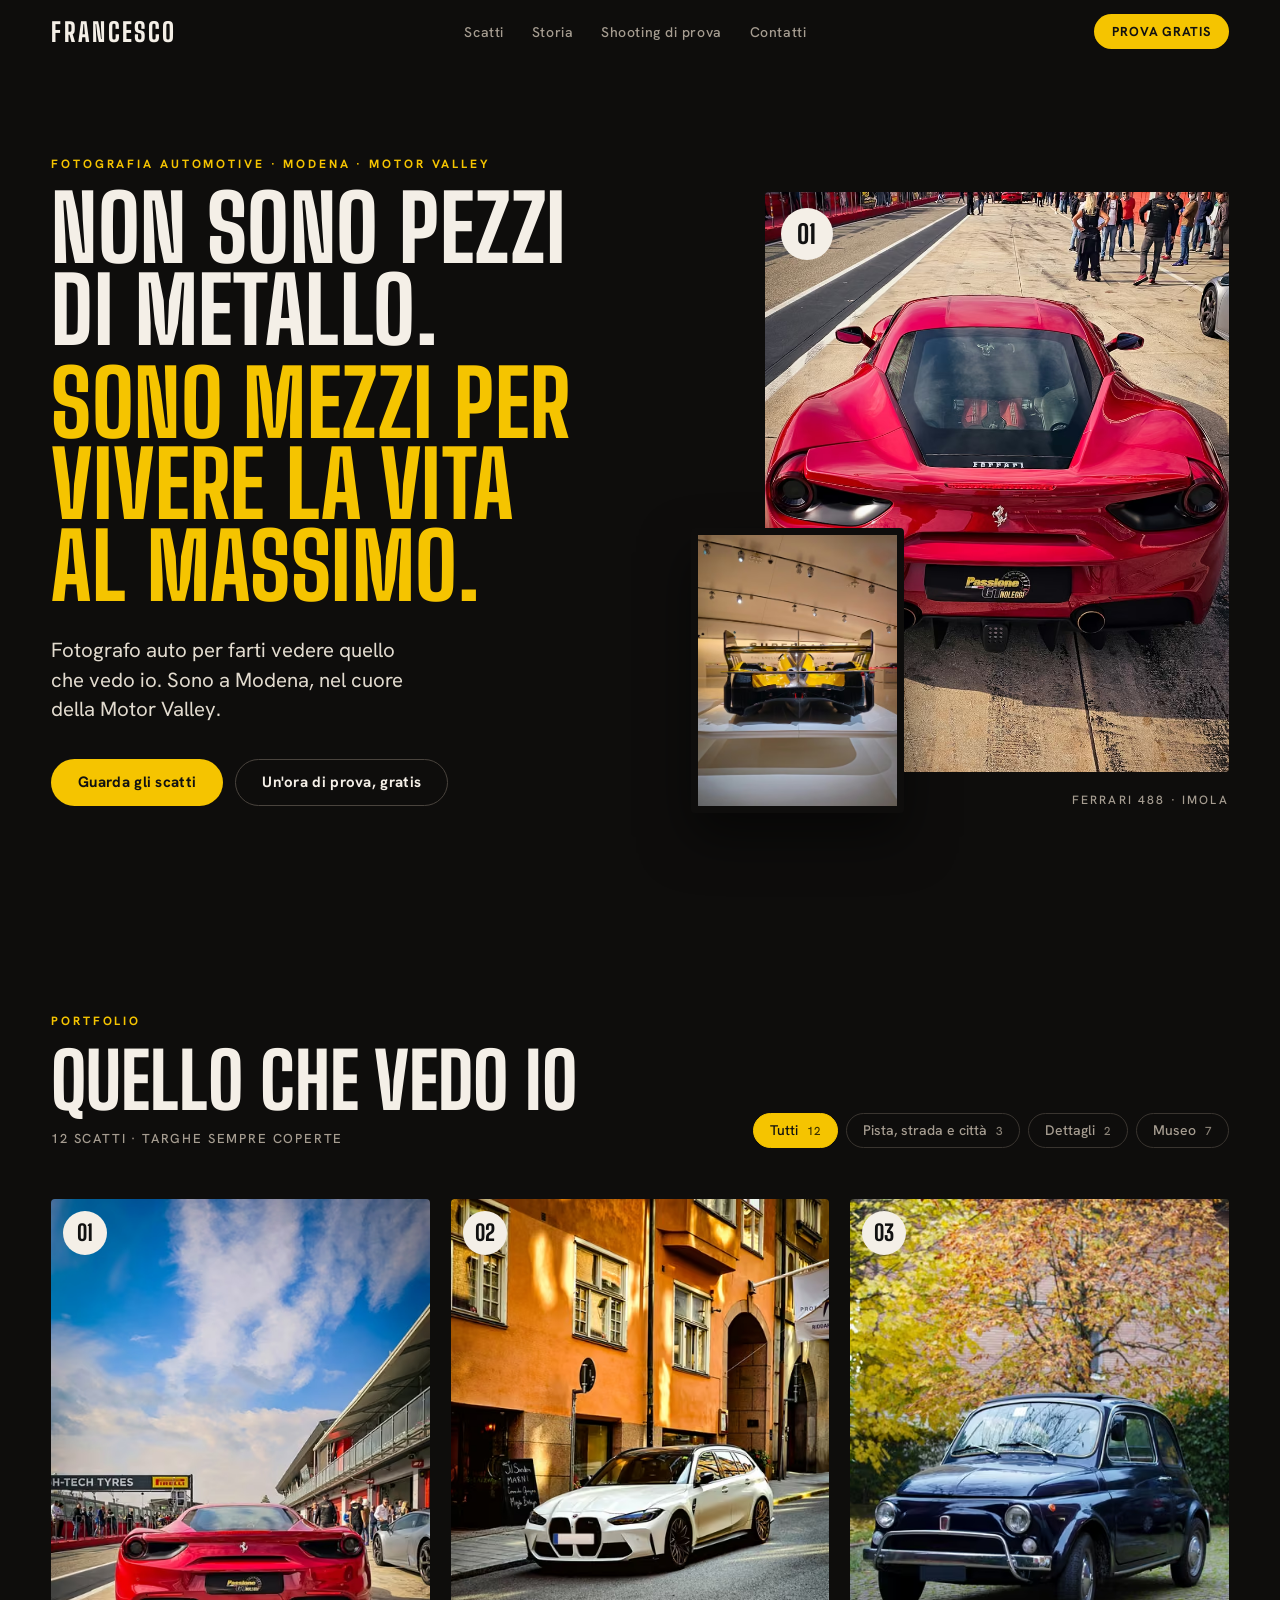
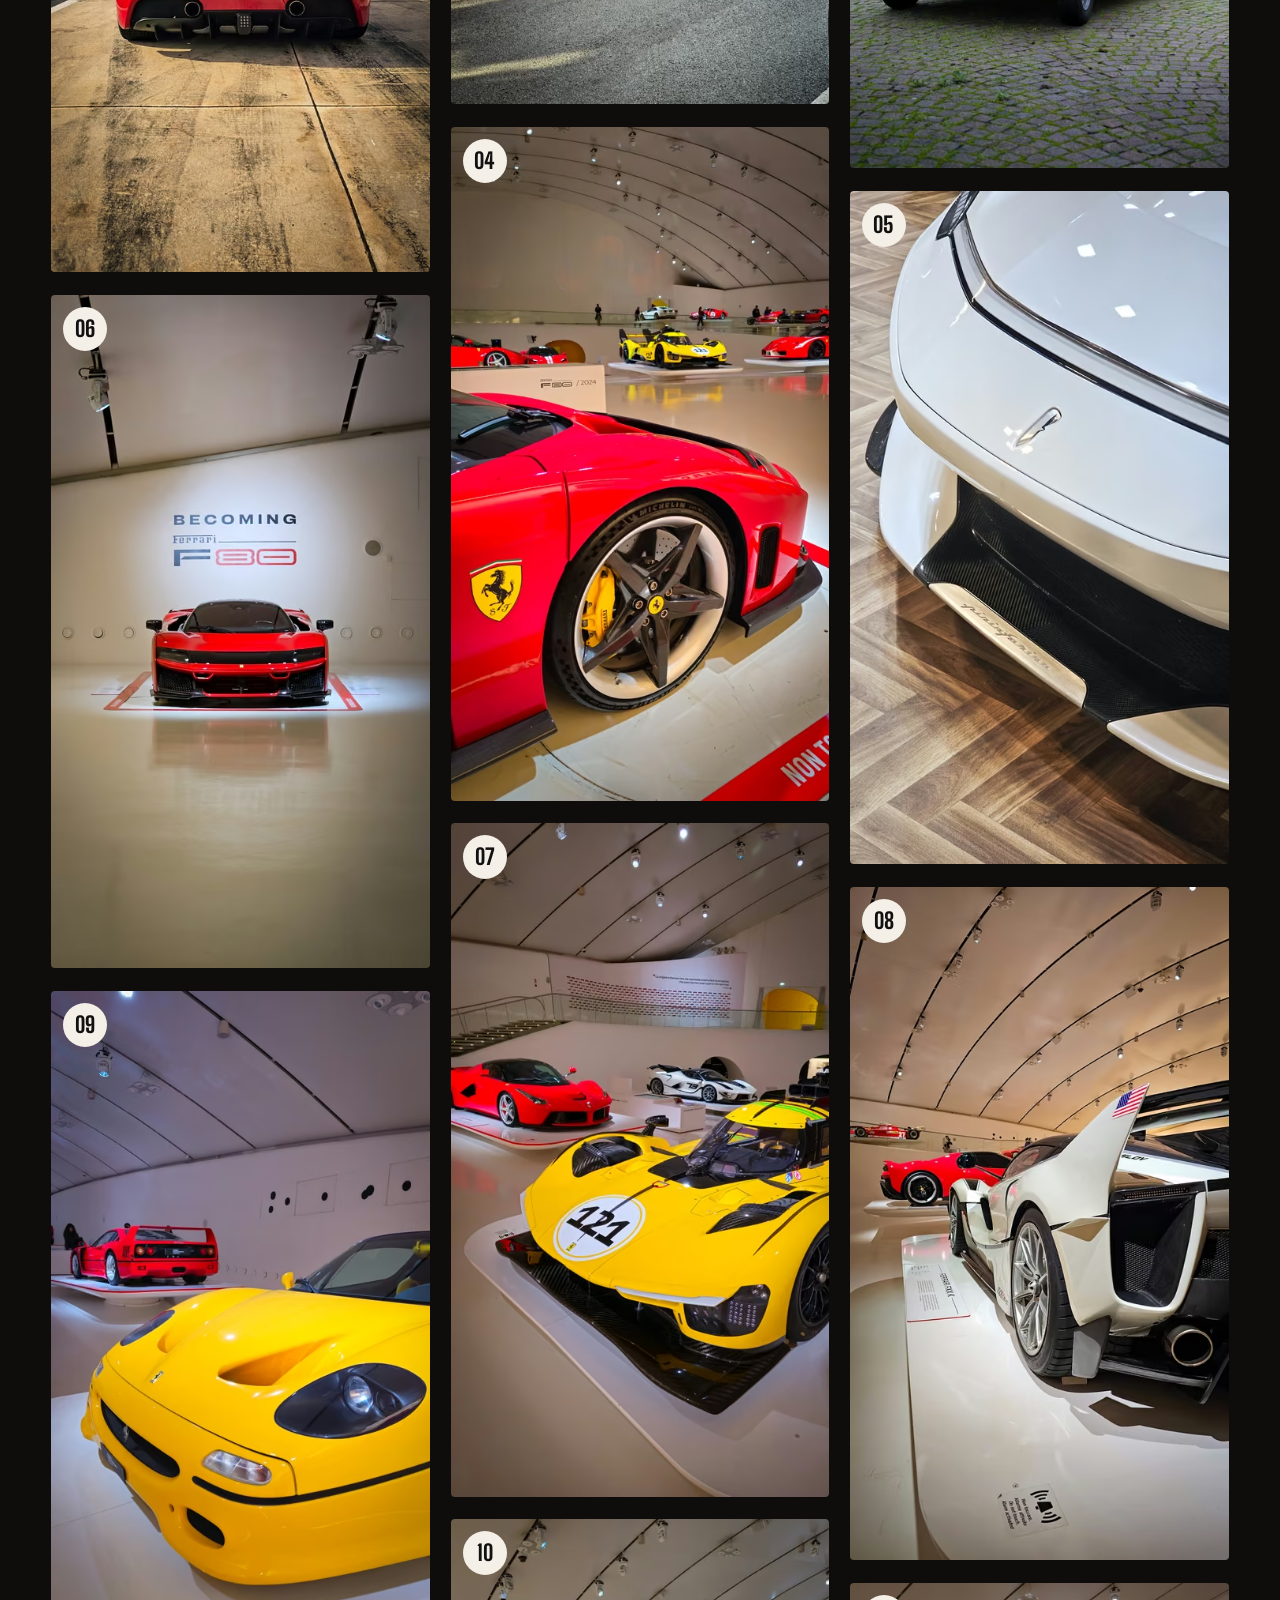
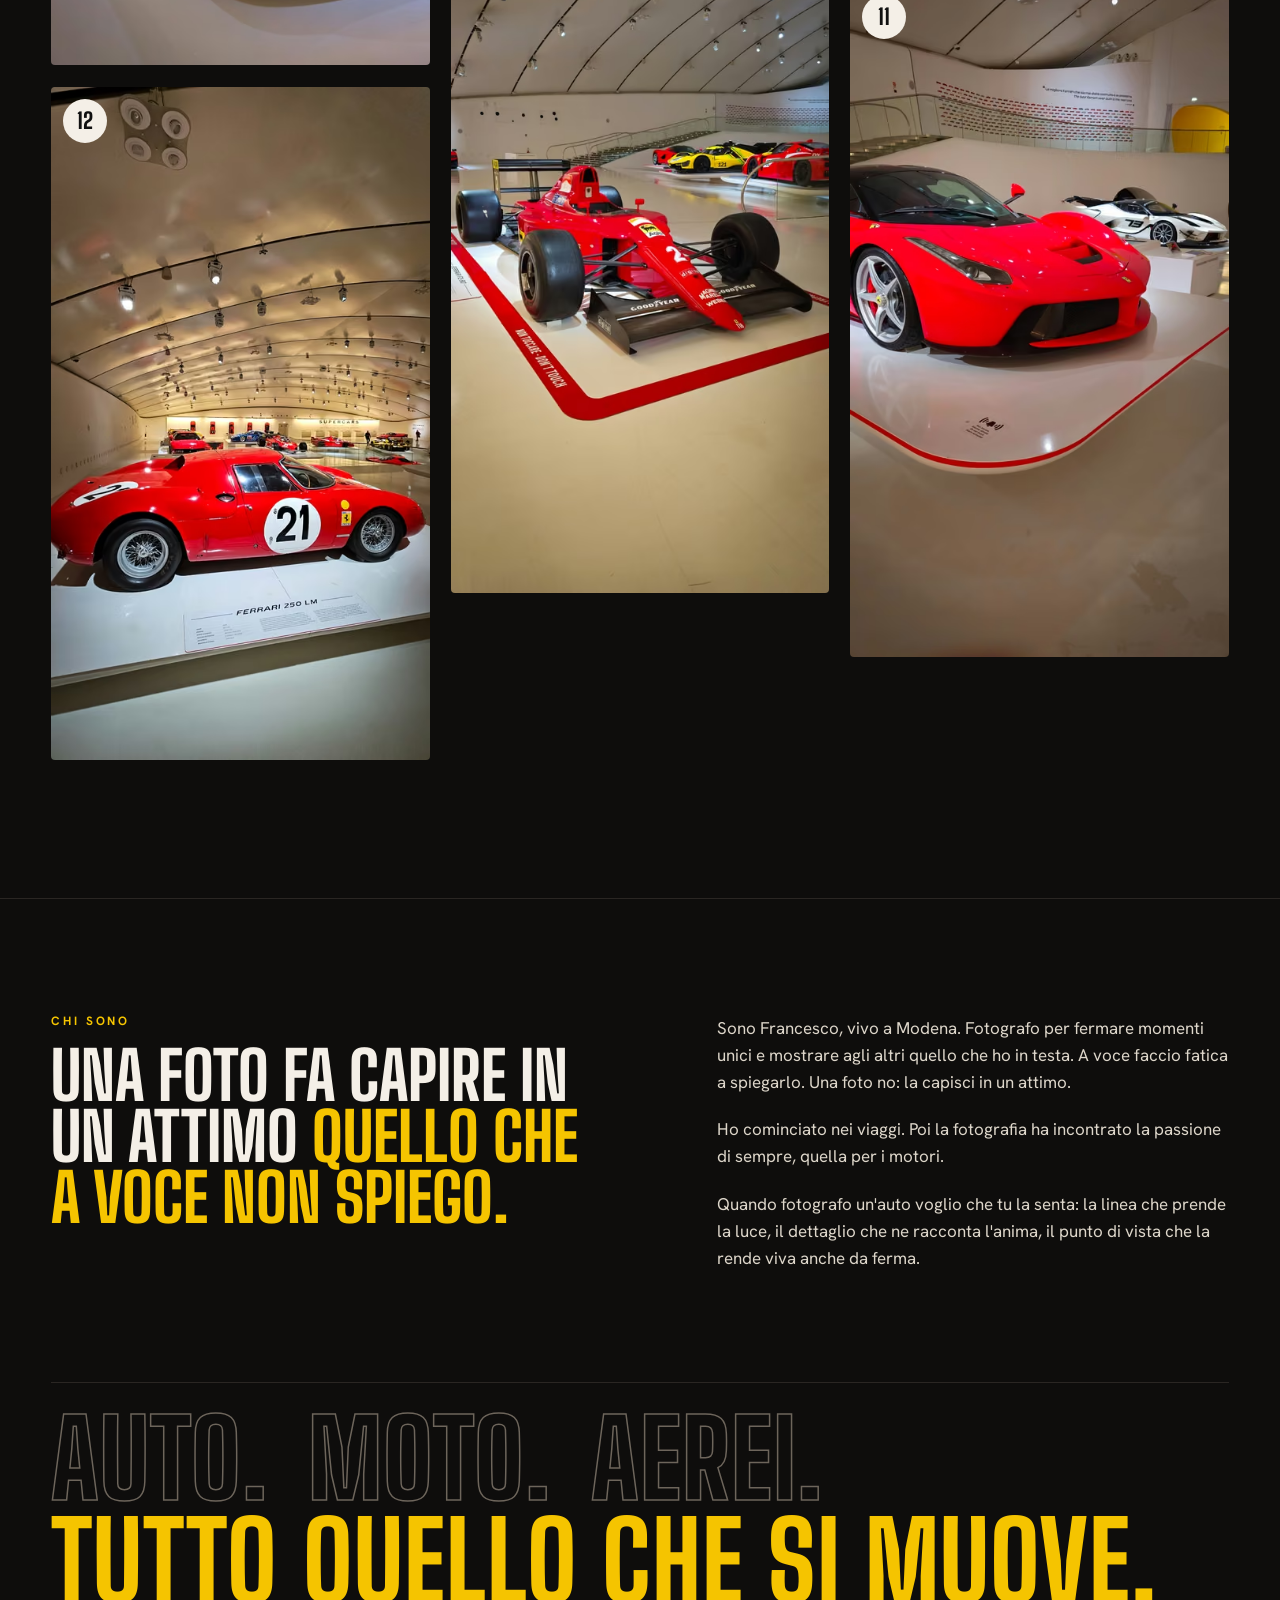
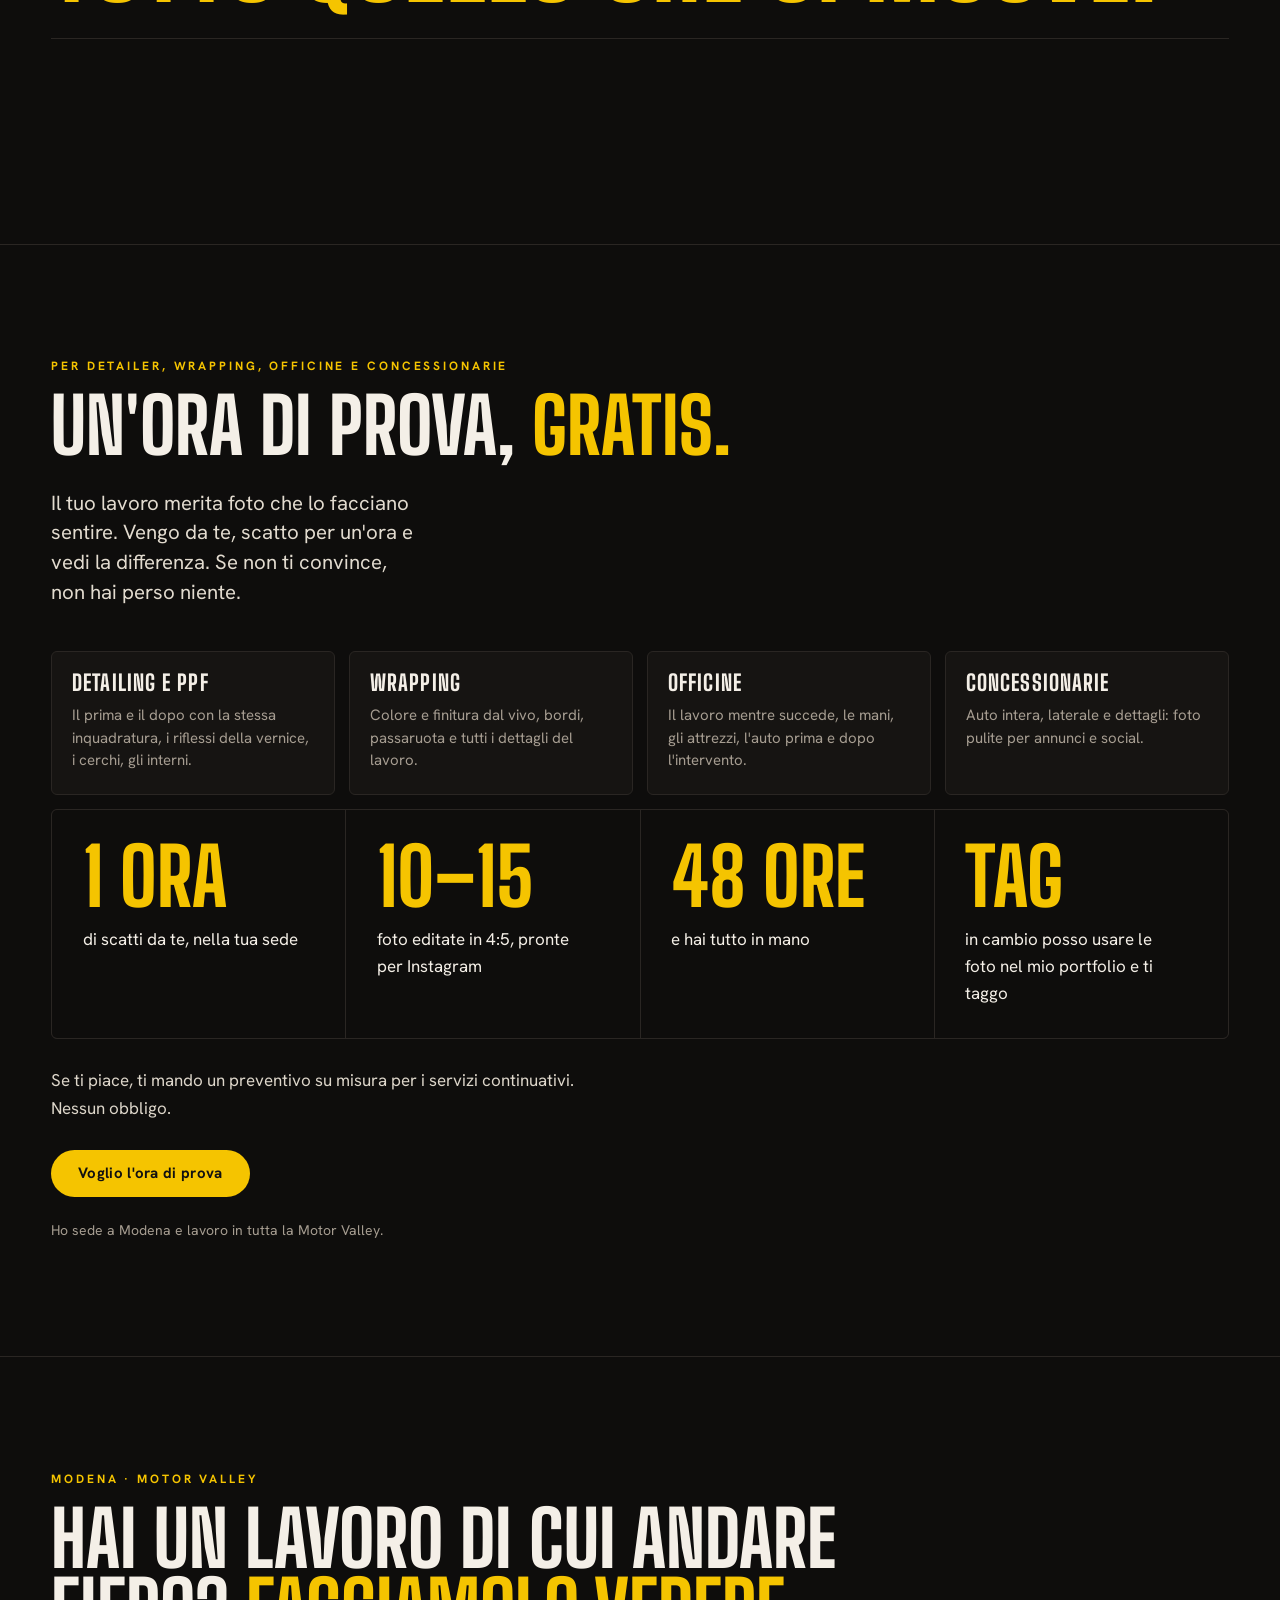
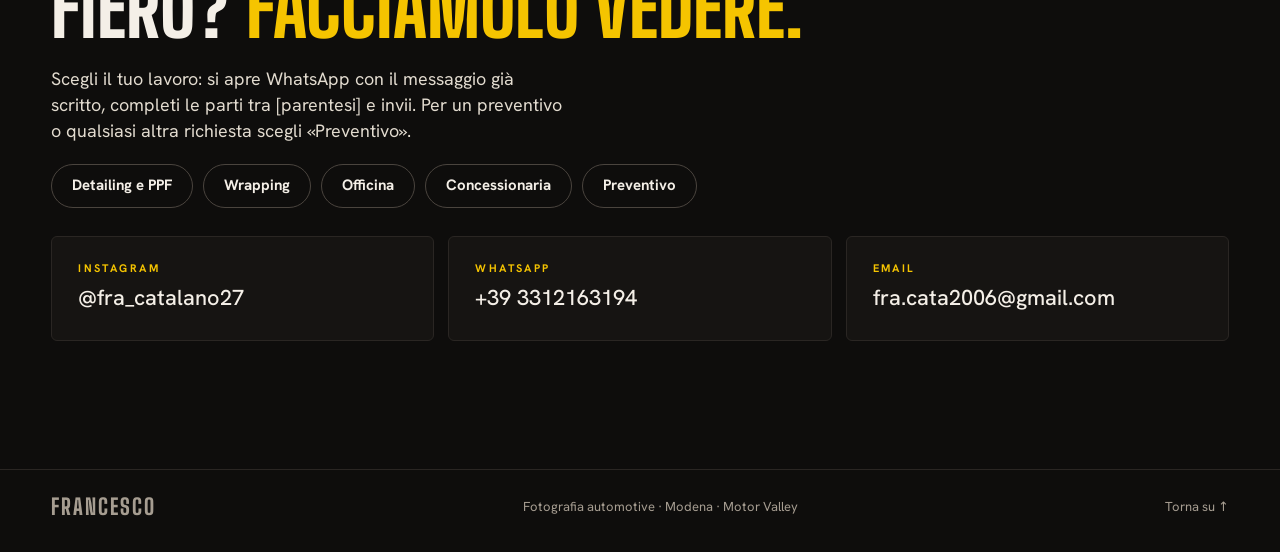
==== commit 5011b7a9: "Testo senza parole incollate, fascia unica senza doppioni, contatti con segnaposto chiari e opzione " ====
--- a/index.html
+++ b/index.html
@@ -33,7 +33,7 @@
 <link rel="preload" as="image" type="image/avif" href="assets/img/ha-900.avif"
       imagesrcset="assets/img/ha-480.avif 480w, assets/img/ha-900.avif 900w, assets/img/ha-full.avif 1217w" imagesizes="(max-width: 560px) 88vw, (max-width: 1000px) 460px, 520px" fetchpriority="high">
 <!-- preload:end -->
-<link rel="stylesheet" href="assets/css/style.css?v=6">
+<link rel="stylesheet" href="assets/css/style.css?v=7">
 
 <!-- ld:start -->
 <script type="application/ld+json">
@@ -123,84 +123,84 @@
           <source type="image/avif" srcset="assets/img/01-480.avif 480w, assets/img/01-900.avif 900w" sizes="(max-width: 1000px) 50vw, 33vw">
           <img src="assets/img/01-900.webp" srcset="assets/img/01-480.webp 480w, assets/img/01-900.webp 900w" sizes="(max-width: 1000px) 50vw, 33vw" width="900" height="1597" alt="Ferrari 488 vista da dietro, dal basso, ai box di Imola" loading="lazy" decoding="async">
         </picture>
-        <span class="roundel" aria-hidden="true">01</span><span class="cap" aria-hidden="true"><b>Ferrari 488</b>Imola</span>
+        <span class="roundel" aria-hidden="true">01</span><span class="cap" aria-hidden="true"><b>Ferrari 488</b> Imola</span>
       </a>
       <a class="shot" data-cat="pista" data-n="02" data-title="BMW M3 Touring" data-cap="Bianca contro un muro arancione" data-exif="" href="assets/img/02-full.webp" data-avif="assets/img/02-full.avif" aria-haspopup="dialog">
         <picture>
           <source type="image/avif" srcset="assets/img/02-480.avif 480w, assets/img/02-900.avif 900w" sizes="(max-width: 1000px) 50vw, 33vw">
           <img src="assets/img/02-900.webp" srcset="assets/img/02-480.webp 480w, assets/img/02-900.webp 900w" sizes="(max-width: 1000px) 50vw, 33vw" width="900" height="1199" alt="BMW M3 Touring bianca davanti a un muro arancione" loading="lazy" decoding="async">
         </picture>
-        <span class="roundel" aria-hidden="true">02</span><span class="cap" aria-hidden="true"><b>BMW M3 Touring</b>Strada</span>
+        <span class="roundel" aria-hidden="true">02</span><span class="cap" aria-hidden="true"><b>BMW M3 Touring</b> Strada</span>
       </a>
       <a class="shot" data-cat="pista" data-n="03" data-title="Fiat 500" data-cap="Blu profondo, un cortile d&#x27;autunno, il tempo che rallenta" data-exif="" href="assets/img/03-full.webp" data-avif="assets/img/03-full.avif" aria-haspopup="dialog">
         <picture>
           <source type="image/avif" srcset="assets/img/03-480.avif 480w, assets/img/03-900.avif 900w" sizes="(max-width: 1000px) 50vw, 33vw">
           <img src="assets/img/03-900.webp" srcset="assets/img/03-480.webp 480w, assets/img/03-900.webp 900w" sizes="(max-width: 1000px) 50vw, 33vw" width="900" height="1350" alt="Fiat 500 d&#x27;epoca blu scuro in un cortile d&#x27;autunno" loading="lazy" decoding="async">
         </picture>
-        <span class="roundel" aria-hidden="true">03</span><span class="cap" aria-hidden="true"><b>Fiat 500</b>Città</span>
+        <span class="roundel" aria-hidden="true">03</span><span class="cap" aria-hidden="true"><b>Fiat 500</b> Città</span>
       </a>
       <a class="shot" data-cat="dettagli" data-n="04" data-title="Dettaglio ruota" data-cap="Scudetto, cerchio, pinza gialla: il cuore da vicino" data-exif="" href="assets/img/04-full.webp" data-avif="assets/img/04-full.avif" aria-haspopup="dialog">
         <picture>
           <source type="image/avif" srcset="assets/img/04-480.avif 480w, assets/img/04-900.avif 900w" sizes="(max-width: 1000px) 50vw, 33vw">
           <img src="assets/img/04-900.webp" srcset="assets/img/04-480.webp 480w, assets/img/04-900.webp 900w" sizes="(max-width: 1000px) 50vw, 33vw" width="900" height="1599" alt="Ruota di una Ferrari rossa con scudetto e pinza gialla" loading="lazy" decoding="async">
         </picture>
-        <span class="roundel" aria-hidden="true">04</span><span class="cap" aria-hidden="true"><b>Dettaglio ruota</b>Dettaglio</span>
+        <span class="roundel" aria-hidden="true">04</span><span class="cap" aria-hidden="true"><b>Dettaglio ruota</b> Dettaglio</span>
       </a>
       <a class="shot" data-cat="dettagli" data-n="05" data-title="Pininfarina" data-cap="La firma, in un dettaglio" data-exif="" href="assets/img/05-full.webp" data-avif="assets/img/05-full.avif" aria-haspopup="dialog">
         <picture>
           <source type="image/avif" srcset="assets/img/05-480.avif 480w, assets/img/05-900.avif 900w" sizes="(max-width: 1000px) 50vw, 33vw">
           <img src="assets/img/05-900.webp" srcset="assets/img/05-480.webp 480w, assets/img/05-900.webp 900w" sizes="(max-width: 1000px) 50vw, 33vw" width="900" height="1597" alt="Dettaglio della scritta Pininfarina su un&#x27;auto bianca" loading="lazy" decoding="async">
         </picture>
-        <span class="roundel" aria-hidden="true">05</span><span class="cap" aria-hidden="true"><b>Pininfarina</b>Dettaglio</span>
+        <span class="roundel" aria-hidden="true">05</span><span class="cap" aria-hidden="true"><b>Pininfarina</b> Dettaglio</span>
       </a>
       <a class="shot" data-cat="museo" data-n="06" data-title="Ferrari F80" data-cap="Ti guarda dritta negli occhi" data-exif="" href="assets/img/06-full.webp" data-avif="assets/img/06-full.avif" aria-haspopup="dialog">
         <picture>
           <source type="image/avif" srcset="assets/img/06-480.avif 480w, assets/img/06-900.avif 900w" sizes="(max-width: 1000px) 50vw, 33vw">
           <img src="assets/img/06-900.webp" srcset="assets/img/06-480.webp 480w, assets/img/06-900.webp 900w" sizes="(max-width: 1000px) 50vw, 33vw" width="900" height="1597" alt="Ferrari F80 vista frontale sotto la scritta Becoming F80" loading="lazy" decoding="async">
         </picture>
-        <span class="roundel" aria-hidden="true">06</span><span class="cap" aria-hidden="true"><b>Ferrari F80</b>Museo</span>
+        <span class="roundel" aria-hidden="true">06</span><span class="cap" aria-hidden="true"><b>Ferrari F80</b> Museo</span>
       </a>
       <a class="shot" data-cat="museo" data-n="07" data-title="Ferrari 499P" data-cap="Il 121, così vicino che quasi lo senti" data-exif="" href="assets/img/07-full.webp" data-avif="assets/img/07-full.avif" aria-haspopup="dialog">
         <picture>
           <source type="image/avif" srcset="assets/img/07-480.avif 480w, assets/img/07-900.avif 900w" sizes="(max-width: 1000px) 50vw, 33vw">
           <img src="assets/img/07-900.webp" srcset="assets/img/07-480.webp 480w, assets/img/07-900.webp 900w" sizes="(max-width: 1000px) 50vw, 33vw" width="900" height="1599" alt="Ferrari 499P gialla con il numero 121 in primo piano" loading="lazy" decoding="async">
         </picture>
-        <span class="roundel" aria-hidden="true">07</span><span class="cap" aria-hidden="true"><b>Ferrari 499P</b>Museo</span>
+        <span class="roundel" aria-hidden="true">07</span><span class="cap" aria-hidden="true"><b>Ferrari 499P</b> Museo</span>
       </a>
       <a class="shot" data-cat="museo" data-n="08" data-title="Ferrari FXX K" data-cap="Dal basso, con la bandiera sull&#x27;ala" data-exif="" href="assets/img/08-full.webp" data-avif="assets/img/08-full.avif" aria-haspopup="dialog">
         <picture>
           <source type="image/avif" srcset="assets/img/08-480.avif 480w, assets/img/08-900.avif 900w" sizes="(max-width: 1000px) 50vw, 33vw">
           <img src="assets/img/08-900.webp" srcset="assets/img/08-480.webp 480w, assets/img/08-900.webp 900w" sizes="(max-width: 1000px) 50vw, 33vw" width="900" height="1597" alt="Ferrari FXX K bianca con la bandiera sull&#x27;ala, ripresa dal basso" loading="lazy" decoding="async">
         </picture>
-        <span class="roundel" aria-hidden="true">08</span><span class="cap" aria-hidden="true"><b>Ferrari FXX K</b>Museo</span>
+        <span class="roundel" aria-hidden="true">08</span><span class="cap" aria-hidden="true"><b>Ferrari FXX K</b> Museo</span>
       </a>
       <a class="shot" data-cat="museo" data-n="09" data-title="Ferrari F50" data-cap="Giallo acceso, con una F40 che osserva da dietro" data-exif="" href="assets/img/09-full.webp" data-avif="assets/img/09-full.avif" aria-haspopup="dialog">
         <picture>
           <source type="image/avif" srcset="assets/img/09-480.avif 480w, assets/img/09-900.avif 900w" sizes="(max-width: 1000px) 50vw, 33vw">
           <img src="assets/img/09-900.webp" srcset="assets/img/09-480.webp 480w, assets/img/09-900.webp 900w" sizes="(max-width: 1000px) 50vw, 33vw" width="900" height="1599" alt="Ferrari F50 gialla in primo piano con una F40 rossa sullo sfondo" loading="lazy" decoding="async">
         </picture>
-        <span class="roundel" aria-hidden="true">09</span><span class="cap" aria-hidden="true"><b>Ferrari F50</b>Museo</span>
+        <span class="roundel" aria-hidden="true">09</span><span class="cap" aria-hidden="true"><b>Ferrari F50</b> Museo</span>
       </a>
       <a class="shot" data-cat="museo" data-n="10" data-title="Ferrari F1-90" data-cap="Rossa, in diagonale: sembra già in movimento" data-exif="" href="assets/img/10-full.webp" data-avif="assets/img/10-full.avif" aria-haspopup="dialog">
         <picture>
           <source type="image/avif" srcset="assets/img/10-480.avif 480w, assets/img/10-900.avif 900w" sizes="(max-width: 1000px) 50vw, 33vw">
           <img src="assets/img/10-900.webp" srcset="assets/img/10-480.webp 480w, assets/img/10-900.webp 900w" sizes="(max-width: 1000px) 50vw, 33vw" width="900" height="1599" alt="Monoposto Ferrari F1-90 rossa in diagonale sul riquadro" loading="lazy" decoding="async">
         </picture>
-        <span class="roundel" aria-hidden="true">10</span><span class="cap" aria-hidden="true"><b>Ferrari F1-90</b>Museo</span>
+        <span class="roundel" aria-hidden="true">10</span><span class="cap" aria-hidden="true"><b>Ferrari F1-90</b> Museo</span>
       </a>
       <a class="shot" data-cat="museo" data-n="11" data-title="LaFerrari" data-cap="Il muso che ti viene incontro" data-exif="" href="assets/img/11-full.webp" data-avif="assets/img/11-full.avif" aria-haspopup="dialog">
         <picture>
           <source type="image/avif" srcset="assets/img/11-480.avif 480w, assets/img/11-900.avif 900w" sizes="(max-width: 1000px) 50vw, 33vw">
           <img src="assets/img/11-900.webp" srcset="assets/img/11-480.webp 480w, assets/img/11-900.webp 900w" sizes="(max-width: 1000px) 50vw, 33vw" width="900" height="1599" alt="LaFerrari rossa vista dal muso, in primo piano" loading="lazy" decoding="async">
         </picture>
-        <span class="roundel" aria-hidden="true">11</span><span class="cap" aria-hidden="true"><b>LaFerrari</b>Museo</span>
+        <span class="roundel" aria-hidden="true">11</span><span class="cap" aria-hidden="true"><b>LaFerrari</b> Museo</span>
       </a>
       <a class="shot" data-cat="museo" data-n="12" data-title="Ferrari 250 LM" data-cap="Di profilo, numero 21: pura linea" data-exif="" href="assets/img/12-full.webp" data-avif="assets/img/12-full.avif" aria-haspopup="dialog">
         <picture>
           <source type="image/avif" srcset="assets/img/12-480.avif 480w, assets/img/12-900.avif 900w" sizes="(max-width: 1000px) 50vw, 33vw">
           <img src="assets/img/12-900.webp" srcset="assets/img/12-480.webp 480w, assets/img/12-900.webp 900w" sizes="(max-width: 1000px) 50vw, 33vw" width="900" height="1597" alt="Ferrari 250 LM rossa con il numero 21, di profilo" loading="lazy" decoding="async">
         </picture>
-        <span class="roundel" aria-hidden="true">12</span><span class="cap" aria-hidden="true"><b>Ferrari 250 LM</b>Museo</span>
+        <span class="roundel" aria-hidden="true">12</span><span class="cap" aria-hidden="true"><b>Ferrari 250 LM</b> Museo</span>
       </a>
 <!-- gallery:end -->
     </div>
@@ -220,7 +220,7 @@
         <p>Quando fotografo un'auto voglio che tu la senta: la linea che prende la luce, il dettaglio che ne racconta l'anima, il punto di vista che la rende viva anche da ferma.</p>
       </div>
     </div>
-    <p class="words"><span class="sr-only">Auto, moto, aerei, tutto quello che si muove</span><span class="w" aria-hidden="true">Auto</span><span class="w" aria-hidden="true">Moto</span><span class="w" aria-hidden="true">Aerei</span><span class="w g" aria-hidden="true">Tutto quello che si muove</span></p>
+    <p class="words"><span class="w">Auto.</span> <span class="w">Moto.</span> <span class="w">Aerei.</span> <span class="w g">Tutto quello che si muove.</span></p>
   </section>
 
   <!-- SHOOTING -->
@@ -229,16 +229,16 @@
     <h2 id="h-shooting">Un'ora di prova, <span class="g">gratis.</span></h2>
     <p class="lead">Il tuo lavoro merita foto che lo facciano sentire. Vengo da te, scatto per un'ora e vedi la differenza. Se non ti convince, non hai perso niente.</p>
     <ul class="for" aria-label="Cosa fotografo, per ogni lavoro">
-      <li><b>Detailing e PPF</b><span>Il prima e il dopo con la stessa inquadratura, i riflessi della vernice, i cerchi, gli interni.</span></li>
-      <li><b>Wrapping</b><span>Colore e finitura dal vivo, bordi, passaruota e tutti i dettagli del lavoro.</span></li>
-      <li><b>Officine</b><span>Il lavoro mentre succede, le mani, gli attrezzi, l'auto prima e dopo l'intervento.</span></li>
-      <li><b>Concessionarie</b><span>Auto intera, laterale e dettagli: foto pulite per annunci e social.</span></li>
+      <li><b>Detailing e PPF</b> <span>Il prima e il dopo con la stessa inquadratura, i riflessi della vernice, i cerchi, gli interni.</span></li>
+      <li><b>Wrapping</b> <span>Colore e finitura dal vivo, bordi, passaruota e tutti i dettagli del lavoro.</span></li>
+      <li><b>Officine</b> <span>Il lavoro mentre succede, le mani, gli attrezzi, l'auto prima e dopo l'intervento.</span></li>
+      <li><b>Concessionarie</b> <span>Auto intera, laterale e dettagli: foto pulite per annunci e social.</span></li>
     </ul>
     <ol class="steps">
-      <li><b>1 ora</b><span>di scatti da te, nella tua sede</span></li>
-      <li><b>10–15</b><span>foto editate in 4:5, pronte per Instagram</span></li>
-      <li><b>48 ore</b><span>e hai tutto in mano</span></li>
-      <li><b>Tag</b><span>in cambio posso usare le foto nel mio portfolio e ti taggo</span></li>
+      <li><b>1 ora</b> <span>di scatti da te, nella tua sede</span></li>
+      <li><b>10–15</b> <span>foto editate in 4:5, pronte per Instagram</span></li>
+      <li><b>48 ore</b> <span>e hai tutto in mano</span></li>
+      <li><b>Tag</b> <span>in cambio posso usare le foto nel mio portfolio e ti taggo</span></li>
     </ol>
     <p class="after">Se ti piace, ti mando un preventivo su misura per i servizi continuativi. Nessun obbligo.</p>
     <a class="btn primary" href="#contatti">Voglio l'ora di prova</a>
@@ -250,17 +250,18 @@
     <p class="eyebrow">Modena · Motor Valley</p>
     <h2 id="h-contatti">Hai un lavoro di cui andare fiero? <span class="g">Facciamolo vedere.</span></h2>
 <!-- contact:start -->
-    <p class="lead small">Dimmi di cosa ti occupi: si apre WhatsApp con il messaggio già scritto, completi i vuoti e invii.</p>
-    <div class="wa-row" role="group" aria-label="Scrivimi su WhatsApp come">
-      <a class="wa" href="https://wa.me/393312163194?text=Ciao%20Francesco%2C%20sono%20____%20e%20faccio%20detailing%20e%20PPF%20a%20____.%20Vorrei%20l%27ora%20di%20prova%20gratuita." rel="noopener">Detailing e PPF</a>
-      <a class="wa" href="https://wa.me/393312163194?text=Ciao%20Francesco%2C%20sono%20____%20e%20faccio%20wrapping%20a%20____.%20Vorrei%20l%27ora%20di%20prova%20gratuita." rel="noopener">Wrapping</a>
-      <a class="wa" href="https://wa.me/393312163194?text=Ciao%20Francesco%2C%20ho%20un%27officina%20a%20____.%20Vorrei%20l%27ora%20di%20prova%20gratuita." rel="noopener">Officina</a>
-      <a class="wa" href="https://wa.me/393312163194?text=Ciao%20Francesco%2C%20lavoro%20in%20una%20concessionaria%20a%20____.%20Vorrei%20l%27ora%20di%20prova%20gratuita." rel="noopener">Concessionaria</a>
+    <p class="lead small">Scegli il tuo lavoro: si apre WhatsApp con il messaggio già scritto, completi le parti tra [parentesi] e invii. Per un preventivo o qualsiasi altra richiesta scegli «Preventivo».</p>
+    <div class="wa-row" role="group" aria-label="Scrivimi su WhatsApp, messaggio già scritto per">
+      <a class="wa" href="https://wa.me/393312163194?text=Ciao%20Francesco%2C%20sono%20%5Bnome%5D%20e%20faccio%20detailing%20e%20PPF%20a%20%5Bcitt%C3%A0%5D.%20Vorrei%20l%27ora%20di%20prova%20gratuita." rel="noopener">Detailing e PPF</a>
+      <a class="wa" href="https://wa.me/393312163194?text=Ciao%20Francesco%2C%20sono%20%5Bnome%5D%20e%20faccio%20wrapping%20a%20%5Bcitt%C3%A0%5D.%20Vorrei%20l%27ora%20di%20prova%20gratuita." rel="noopener">Wrapping</a>
+      <a class="wa" href="https://wa.me/393312163194?text=Ciao%20Francesco%2C%20ho%20un%27officina%20a%20%5Bcitt%C3%A0%5D.%20Vorrei%20l%27ora%20di%20prova%20gratuita." rel="noopener">Officina</a>
+      <a class="wa" href="https://wa.me/393312163194?text=Ciao%20Francesco%2C%20lavoro%20in%20una%20concessionaria%20a%20%5Bcitt%C3%A0%5D.%20Vorrei%20l%27ora%20di%20prova%20gratuita." rel="noopener">Concessionaria</a>
+      <a class="wa" href="https://wa.me/393312163194?text=Ciao%20Francesco%2C%20vorrei%20un%20preventivo%20per%20%5Btipo%20di%20lavoro%5D%20a%20%5Bcitt%C3%A0%5D." rel="noopener">Preventivo</a>
     </div>
     <div class="cards">
-      <a class="card" href="https://instagram.com/fra_catalano27" rel="noopener"><small>Instagram</small><span>@fra_catalano27</span></a>
-      <a class="card" href="https://wa.me/393312163194?text=Ciao%20Francesco%2C%20vorrei%20l%27ora%20di%20prova%20gratuita.%20Mi%20occupo%20di%20____%20a%20____." rel="noopener"><small>WhatsApp</small><span>+39 3312163194</span></a>
-      <a class="card" href="mailto:fra.cata2006@gmail.com?subject=Ora%20di%20prova%20gratuita&amp;body=Ciao%20Francesco%2C%0A%0Asono%20____%20e%20mi%20occupo%20di%20____%20a%20____.%0AVorrei%20prenotare%20l%27ora%20di%20prova%20gratuita.%0A%0AGrazie"><small>Email</small><span>fra.cata2006@gmail.com</span></a>
+      <a class="card" href="https://instagram.com/fra_catalano27" rel="noopener"><small>Instagram</small> <span>@fra_catalano27</span></a>
+      <a class="card" href="https://wa.me/393312163194?text=Ciao%20Francesco%2C%20ti%20scrivo%20dal%20tuo%20portfolio.%20%5Bla%20tua%20richiesta%5D" rel="noopener"><small>WhatsApp</small> <span>+39 3312163194</span></a>
+      <a class="card" href="mailto:fra.cata2006@gmail.com?subject=Ora%20di%20prova%20o%20preventivo&amp;body=Ciao%20Francesco%2C%0A%0Asono%20%5Bnome%5D%20e%20mi%20occupo%20di%20%5Blavoro%5D%20a%20%5Bcitt%C3%A0%5D.%0AVorrei%3A%20%5Bl%27ora%20di%20prova%20gratuita%20%2F%20un%20preventivo%5D.%0A%0AGrazie"><small>Email</small> <span>fra.cata2006@gmail.com</span></a>
     </div>
 <!-- contact:end -->
   </section>
@@ -283,7 +284,7 @@
     <picture class="lb-pic"><source id="lbSrc" type="image/avif"><img id="lbImg" alt=""></picture>
     <button class="lb-nav next" id="lbNext" type="button" aria-label="Foto successiva">&#8594;</button>
   </div>
-  <div class="lb-cap"><span class="roundel" id="lbNum"></span><div aria-live="polite"><b id="lbTitle"></b><span id="lbText"></span><small class="lb-exif" id="lbExif"></small></div></div>
+  <div class="lb-cap"><span class="roundel" id="lbNum"></span><div aria-live="polite"><b id="lbTitle"></b> <span id="lbText"></span> <small class="lb-exif" id="lbExif"></small></div></div>
 </dialog>
 
 <script src="assets/js/motion.js?v=4" defer></script>
--- a/assets/css/style.css
+++ b/assets/css/style.css
@@ -108,8 +108,8 @@
 .shot img{width:100%;height:auto;transition:transform .6s cubic-bezier(.2,.7,.2,1)}
 .shot:hover img{transform:scale(1.035)}
 .shot .roundel{position:absolute;top:12px;left:12px}
-.shot .cap{position:absolute;inset:auto 0 0 0;padding:42px 16px 14px;background:linear-gradient(to top,rgba(10,9,8,.82),transparent);
-  font:500 12px/1.3 var(--body);letter-spacing:.14em;text-transform:uppercase;color:#cfc6b9;opacity:0;transform:translateY(8px);transition:all .3s}
+.shot .cap{position:absolute;inset:auto 0 0 0;padding:42px 16px 14px;background:linear-gradient(to top,rgba(10,9,8,.92) 0%,rgba(10,9,8,.74) 60%,transparent);text-shadow:0 1px 3px rgba(0,0,0,.55);
+  font:500 12px/1.3 var(--body);letter-spacing:.14em;text-transform:uppercase;color:#e6dfd3;opacity:0;transform:translateY(8px);transition:all .3s}
 .shot .cap b{display:block;font:800 22px/1 var(--display);letter-spacing:.05em;color:var(--paper);margin-bottom:4px}
 .shot:hover .cap,.shot:focus-visible .cap{opacity:1;transform:none}
 @media (hover:none){.shot .cap{opacity:1;transform:none}}
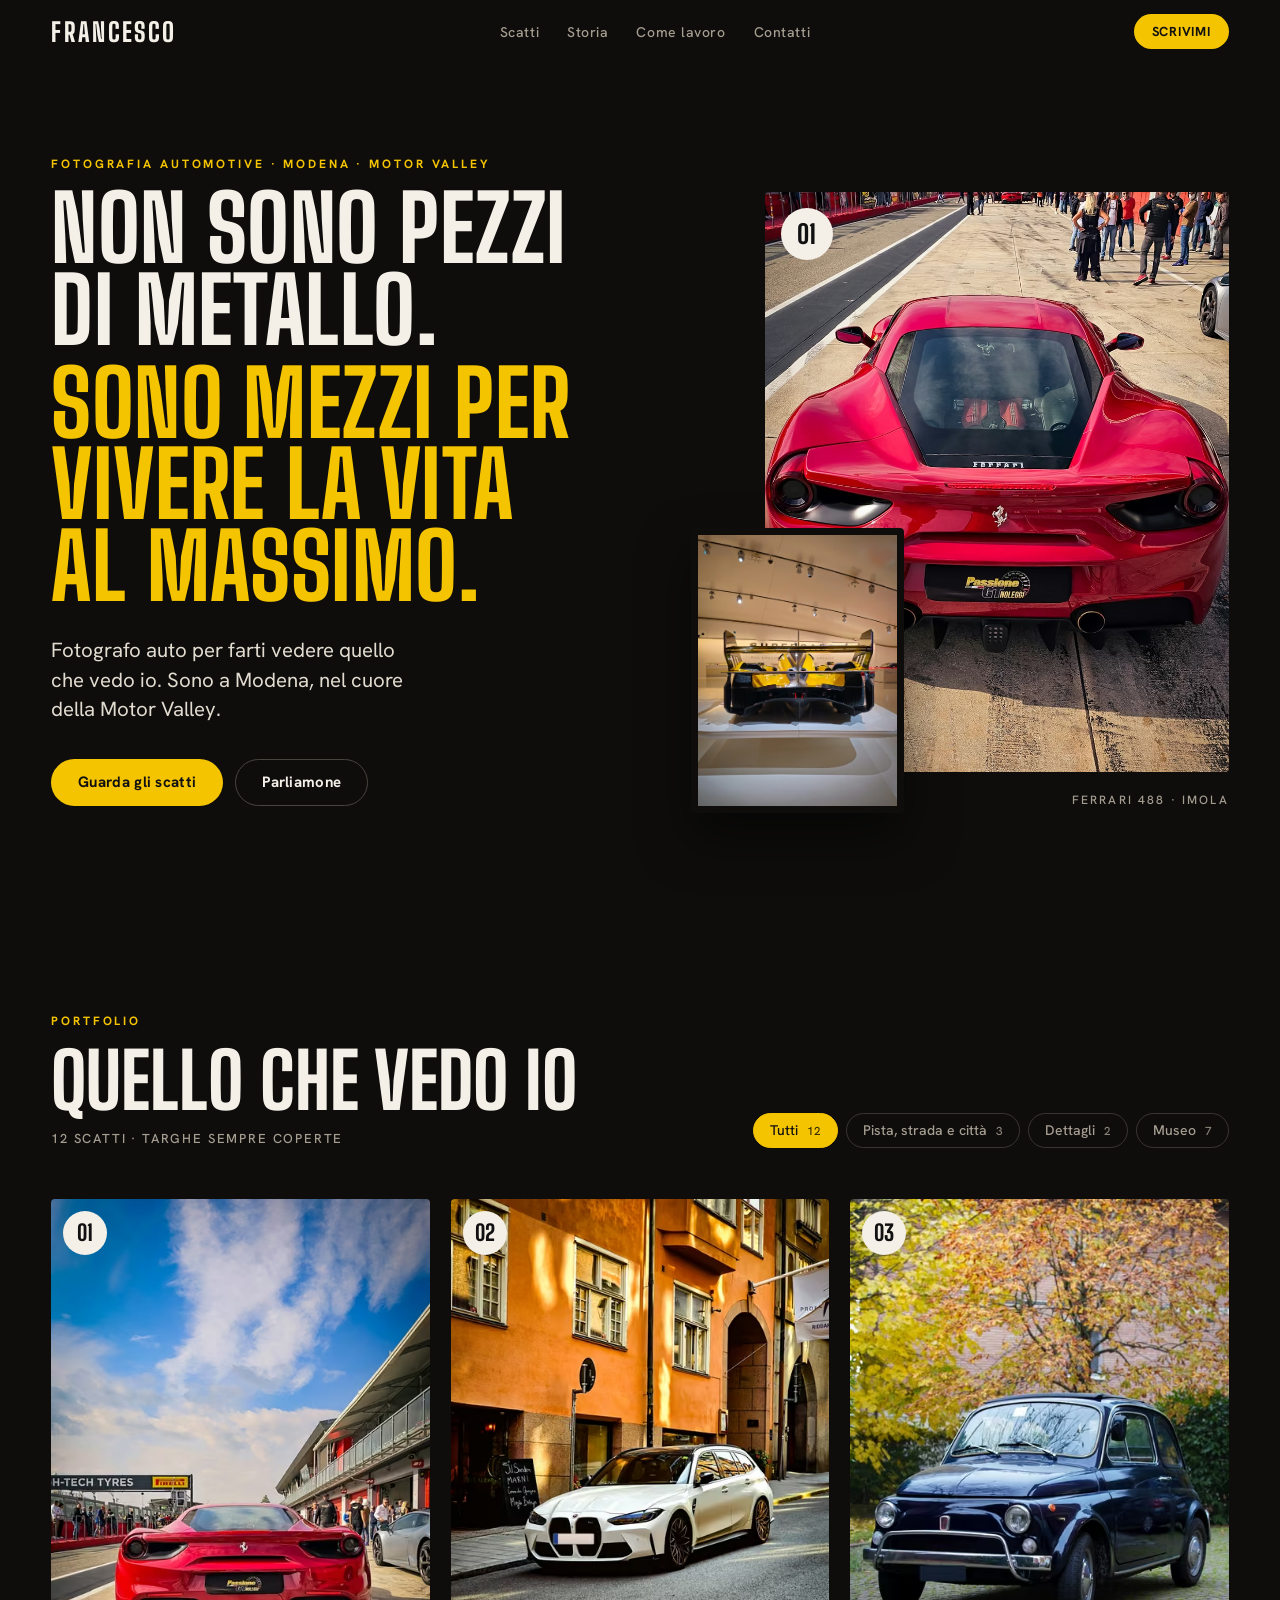
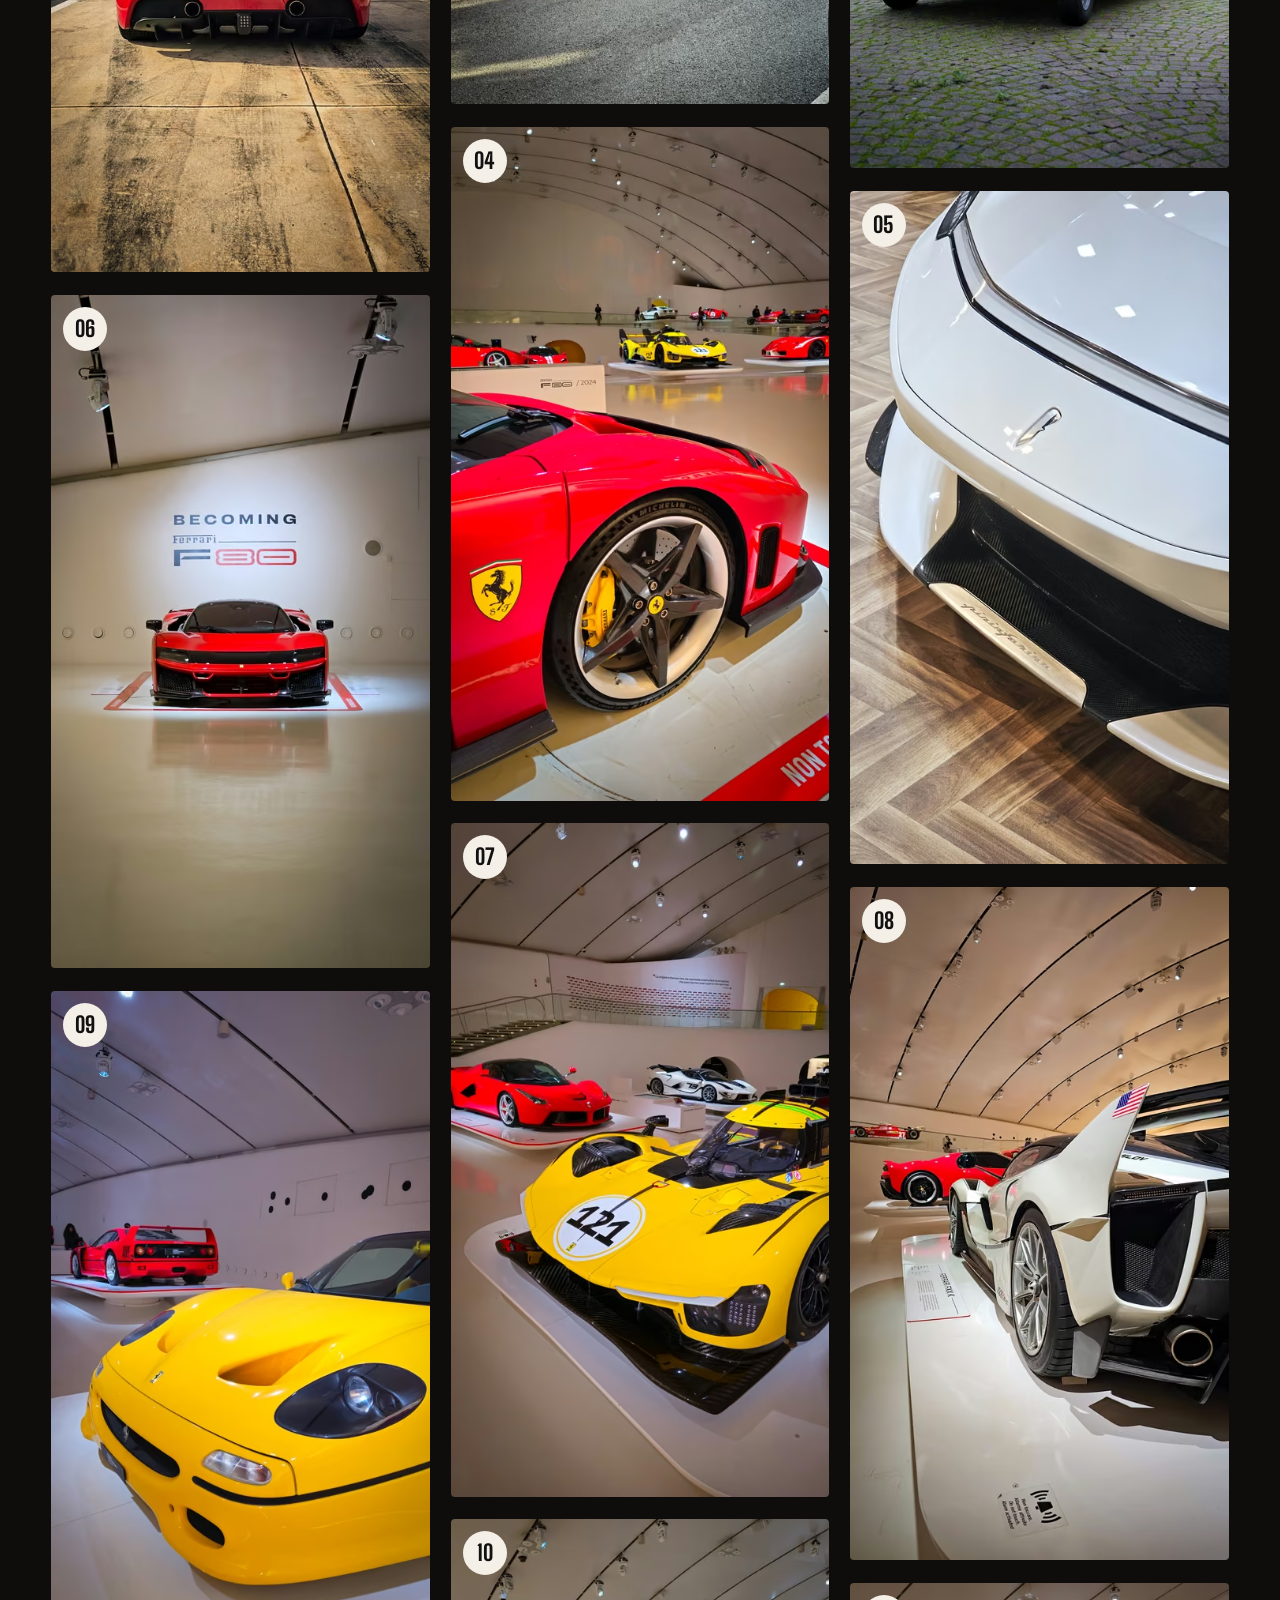
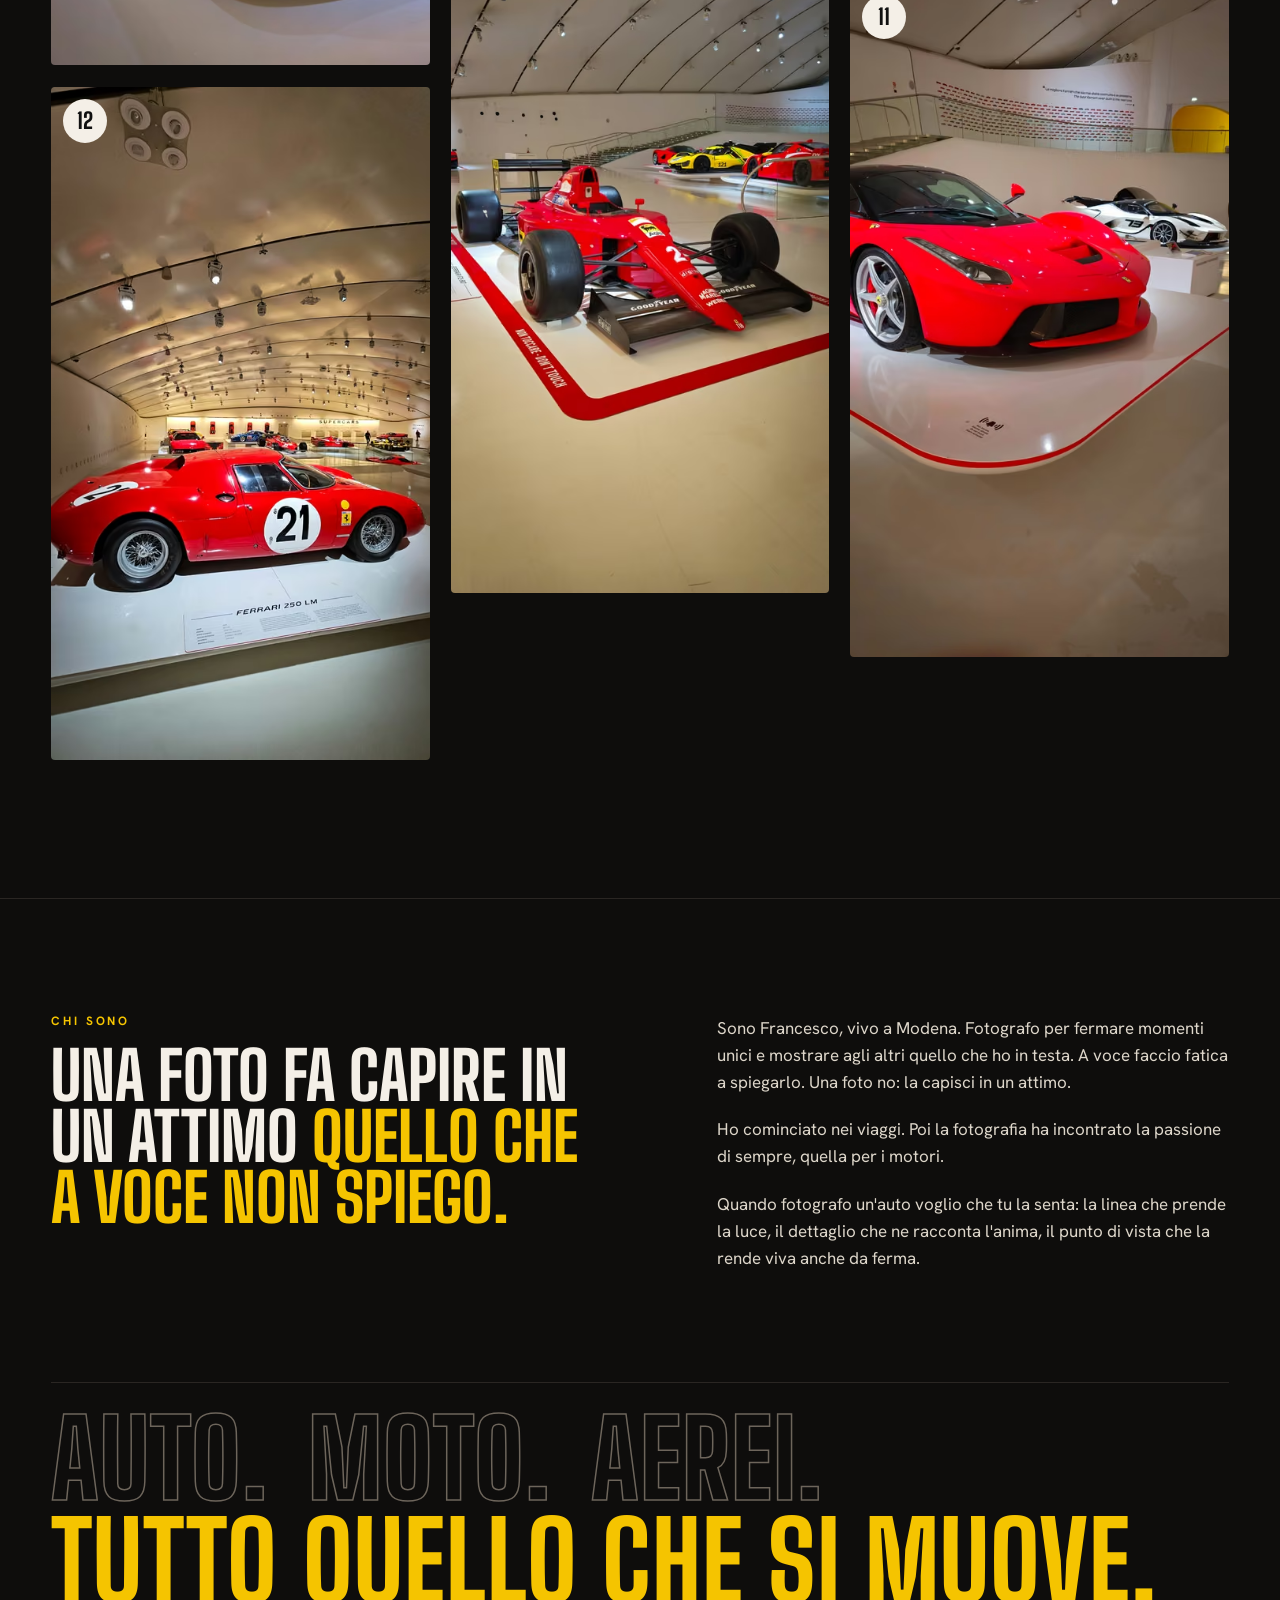
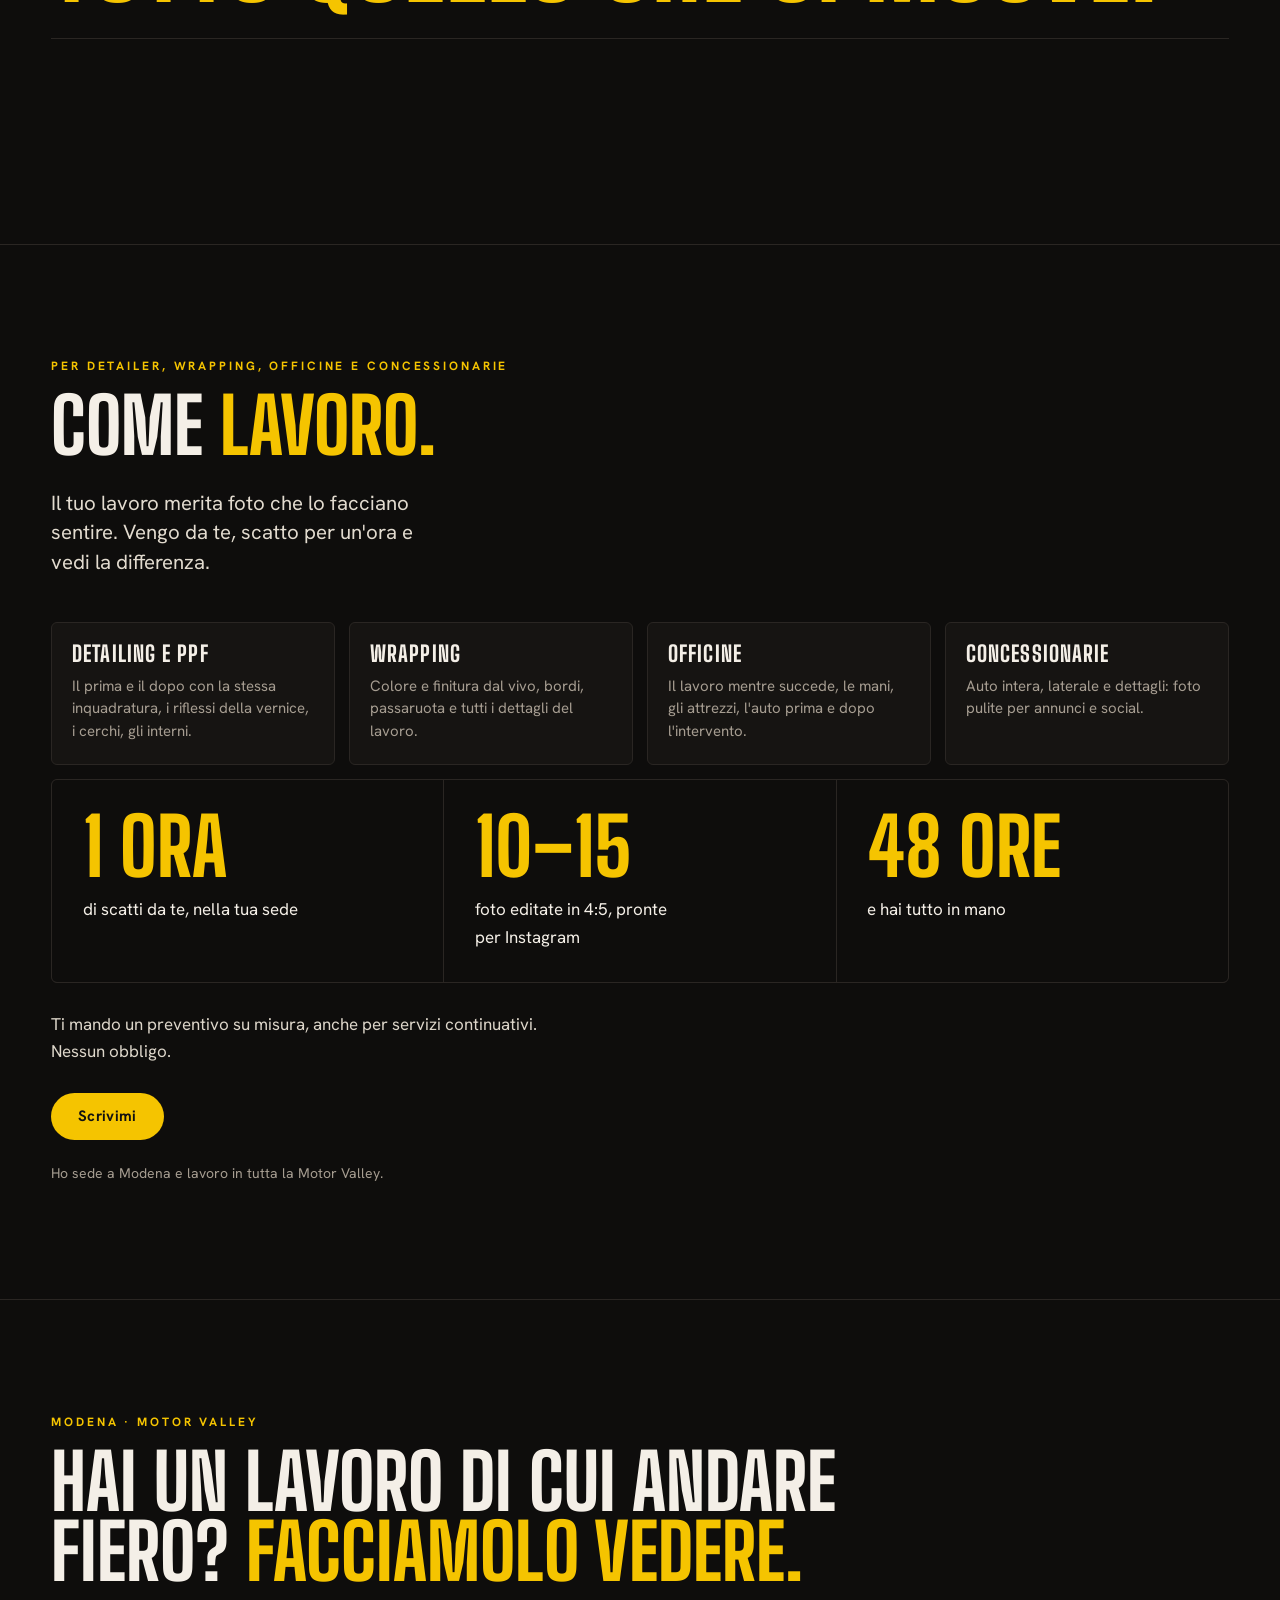
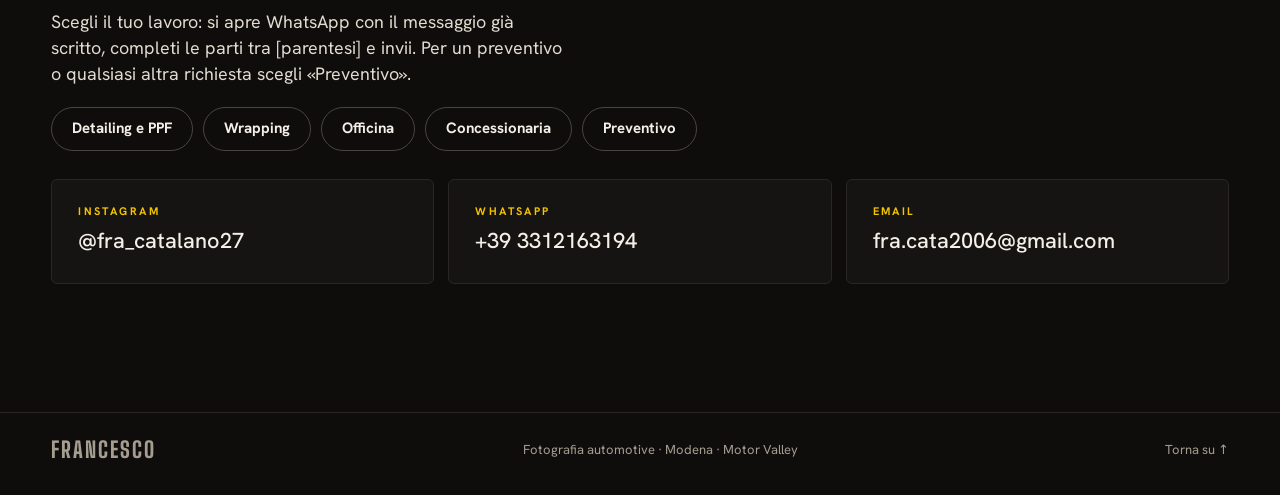
==== commit 837eff5c: "Tolti gratis e prova gratuita: sezione Come lavoro, pulsanti Parliamone e Scrivimi, meta e messaggi " ====
--- a/index.html
+++ b/index.html
@@ -4,7 +4,7 @@
 <meta charset="utf-8">
 <meta name="viewport" content="width=device-width, initial-scale=1">
 <title>Francesco · Fotografo auto a Modena, Motor Valley</title>
-<meta name="description" content="Fotografo auto per farti vedere quello che vedo io. Sede a Modena, lavoro in tutta la Motor Valley. Un'ora di prova gratis per detailer, officine e concessionarie.">
+<meta name="description" content="Foto di auto per detailer, wrapping, officine e concessionarie a Modena, nella Motor Valley. Un'ora da te, 10-15 foto in 48 ore.">
 <meta name="theme-color" content="#0e0d0c">
 <meta name="color-scheme" content="dark">
 <link rel="icon" href="favicon.svg" type="image/svg+xml">
@@ -15,7 +15,7 @@
 <meta property="og:locale" content="it_IT">
 <meta property="og:site_name" content="Francesco · Fotografia automotive">
 <meta property="og:title" content="Francesco · Fotografo auto a Modena, Motor Valley">
-<meta property="og:description" content="Non sono pezzi di metallo. Sono mezzi per vivere la vita al massimo. Un'ora di prova gratis: 10-15 foto in 48 ore.">
+<meta property="og:description" content="Non sono pezzi di metallo. Sono mezzi per vivere la vita al massimo. Un'ora da te, 10-15 foto in 48 ore.">
 <meta property="og:url" content="https://cataaa06.github.io/portfolio/">
 <meta property="og:image" content="https://cataaa06.github.io/portfolio/assets/og.jpg?v=3">
 <meta property="og:image:width" content="1200">
@@ -23,7 +23,7 @@
 <meta property="og:image:alt" content="Scritta «Non sono pezzi di metallo. Sono mezzi per vivere la vita al massimo» accanto a una Ferrari 488 ai box di Imola e a una Ferrari 499P gialla.">
 <meta name="twitter:card" content="summary_large_image">
 <meta name="twitter:title" content="Francesco · Fotografo auto a Modena, Motor Valley">
-<meta name="twitter:description" content="Fotografo auto per farti vedere quello che vedo io. Un'ora di prova gratis: 10-15 foto in 48 ore.">
+<meta name="twitter:description" content="Fotografo auto per farti vedere quello che vedo io. Un'ora da te, 10-15 foto in 48 ore.">
 <meta name="twitter:image" content="https://cataaa06.github.io/portfolio/assets/og.jpg?v=3">
 <meta name="twitter:image:alt" content="Scritta «Non sono pezzi di metallo. Sono mezzi per vivere la vita al massimo» accanto a una Ferrari 488 ai box di Imola e a una Ferrari 499P gialla.">
 
@@ -33,7 +33,7 @@
 <link rel="preload" as="image" type="image/avif" href="assets/img/ha-900.avif"
       imagesrcset="assets/img/ha-480.avif 480w, assets/img/ha-900.avif 900w, assets/img/ha-full.avif 1217w" imagesizes="(max-width: 560px) 88vw, (max-width: 1000px) 460px, 520px" fetchpriority="high">
 <!-- preload:end -->
-<link rel="stylesheet" href="assets/css/style.css?v=7">
+<link rel="stylesheet" href="assets/css/style.css?v=8">
 
 <!-- ld:start -->
 <script type="application/ld+json">
@@ -50,19 +50,19 @@
   <nav class="nav" aria-label="Sezioni">
     <a href="#scatti">Scatti</a>
     <a href="#storia">Storia</a>
-    <a href="#shooting">Shooting di prova</a>
+    <a href="#shooting">Come lavoro</a>
     <a href="#contatti">Contatti</a>
   </nav>
   <div class="bar-end">
     <button class="menu-btn" type="button" popovertarget="menu" aria-label="Menu">
       <svg width="22" height="22" viewBox="0 0 22 22" aria-hidden="true" focusable="false"><path d="M3 7h16M3 15h16" stroke="currentColor" stroke-width="2" stroke-linecap="round"/></svg>
     </button>
-    <a class="pill" href="#contatti">Prova gratis</a>
+    <a class="pill" href="#contatti">Scrivimi</a>
   </div>
   <nav class="menu" id="menu" popover aria-label="Sezioni">
     <a href="#scatti">Scatti</a>
     <a href="#storia">Storia</a>
-    <a href="#shooting">Shooting di prova</a>
+    <a href="#shooting">Come lavoro</a>
     <a href="#contatti">Contatti</a>
   </nav>
 </header>
@@ -77,7 +77,7 @@
       <p class="lead">Fotografo auto per farti vedere quello che vedo io. Sono a Modena, nel cuore della Motor Valley.</p>
       <div class="cta">
         <a class="btn primary" href="#scatti">Guarda gli scatti</a>
-        <a class="btn ghost" href="#shooting">Un'ora di prova, gratis</a>
+        <a class="btn ghost" href="#contatti">Parliamone</a>
       </div>
     </div>
     <figure class="hero-art">
@@ -226,8 +226,8 @@
   <!-- SHOOTING -->
   <section class="sec offer" id="shooting" aria-labelledby="h-shooting">
     <p class="eyebrow">Per detailer, wrapping, officine e concessionarie</p>
-    <h2 id="h-shooting">Un'ora di prova, <span class="g">gratis.</span></h2>
-    <p class="lead">Il tuo lavoro merita foto che lo facciano sentire. Vengo da te, scatto per un'ora e vedi la differenza. Se non ti convince, non hai perso niente.</p>
+    <h2 id="h-shooting">Come <span class="g">lavoro.</span></h2>
+    <p class="lead">Il tuo lavoro merita foto che lo facciano sentire. Vengo da te, scatto per un'ora e vedi la differenza.</p>
     <ul class="for" aria-label="Cosa fotografo, per ogni lavoro">
       <li><b>Detailing e PPF</b> <span>Il prima e il dopo con la stessa inquadratura, i riflessi della vernice, i cerchi, gli interni.</span></li>
       <li><b>Wrapping</b> <span>Colore e finitura dal vivo, bordi, passaruota e tutti i dettagli del lavoro.</span></li>
@@ -238,10 +238,9 @@
       <li><b>1 ora</b> <span>di scatti da te, nella tua sede</span></li>
       <li><b>10–15</b> <span>foto editate in 4:5, pronte per Instagram</span></li>
       <li><b>48 ore</b> <span>e hai tutto in mano</span></li>
-      <li><b>Tag</b> <span>in cambio posso usare le foto nel mio portfolio e ti taggo</span></li>
     </ol>
-    <p class="after">Se ti piace, ti mando un preventivo su misura per i servizi continuativi. Nessun obbligo.</p>
-    <a class="btn primary" href="#contatti">Voglio l'ora di prova</a>
+    <p class="after">Ti mando un preventivo su misura, anche per servizi continuativi. Nessun obbligo.</p>
+    <a class="btn primary" href="#contatti">Scrivimi</a>
     <p class="area">Ho sede a Modena e lavoro in tutta la Motor Valley.</p>
   </section>
 
@@ -252,16 +251,16 @@
 <!-- contact:start -->
     <p class="lead small">Scegli il tuo lavoro: si apre WhatsApp con il messaggio già scritto, completi le parti tra [parentesi] e invii. Per un preventivo o qualsiasi altra richiesta scegli «Preventivo».</p>
     <div class="wa-row" role="group" aria-label="Scrivimi su WhatsApp, messaggio già scritto per">
-      <a class="wa" href="https://wa.me/393312163194?text=Ciao%20Francesco%2C%20sono%20%5Bnome%5D%20e%20faccio%20detailing%20e%20PPF%20a%20%5Bcitt%C3%A0%5D.%20Vorrei%20l%27ora%20di%20prova%20gratuita." rel="noopener">Detailing e PPF</a>
-      <a class="wa" href="https://wa.me/393312163194?text=Ciao%20Francesco%2C%20sono%20%5Bnome%5D%20e%20faccio%20wrapping%20a%20%5Bcitt%C3%A0%5D.%20Vorrei%20l%27ora%20di%20prova%20gratuita." rel="noopener">Wrapping</a>
-      <a class="wa" href="https://wa.me/393312163194?text=Ciao%20Francesco%2C%20ho%20un%27officina%20a%20%5Bcitt%C3%A0%5D.%20Vorrei%20l%27ora%20di%20prova%20gratuita." rel="noopener">Officina</a>
-      <a class="wa" href="https://wa.me/393312163194?text=Ciao%20Francesco%2C%20lavoro%20in%20una%20concessionaria%20a%20%5Bcitt%C3%A0%5D.%20Vorrei%20l%27ora%20di%20prova%20gratuita." rel="noopener">Concessionaria</a>
+      <a class="wa" href="https://wa.me/393312163194?text=Ciao%20Francesco%2C%20sono%20%5Bnome%5D%20e%20faccio%20detailing%20e%20PPF%20a%20%5Bcitt%C3%A0%5D.%20Vorrei%20parlare%20di%20un%20lavoro." rel="noopener">Detailing e PPF</a>
+      <a class="wa" href="https://wa.me/393312163194?text=Ciao%20Francesco%2C%20sono%20%5Bnome%5D%20e%20faccio%20wrapping%20a%20%5Bcitt%C3%A0%5D.%20Vorrei%20parlare%20di%20un%20lavoro." rel="noopener">Wrapping</a>
+      <a class="wa" href="https://wa.me/393312163194?text=Ciao%20Francesco%2C%20ho%20un%27officina%20a%20%5Bcitt%C3%A0%5D.%20Vorrei%20parlare%20di%20un%20lavoro." rel="noopener">Officina</a>
+      <a class="wa" href="https://wa.me/393312163194?text=Ciao%20Francesco%2C%20lavoro%20in%20una%20concessionaria%20a%20%5Bcitt%C3%A0%5D.%20Vorrei%20parlare%20di%20un%20lavoro." rel="noopener">Concessionaria</a>
       <a class="wa" href="https://wa.me/393312163194?text=Ciao%20Francesco%2C%20vorrei%20un%20preventivo%20per%20%5Btipo%20di%20lavoro%5D%20a%20%5Bcitt%C3%A0%5D." rel="noopener">Preventivo</a>
     </div>
     <div class="cards">
       <a class="card" href="https://instagram.com/fra_catalano27" rel="noopener"><small>Instagram</small> <span>@fra_catalano27</span></a>
       <a class="card" href="https://wa.me/393312163194?text=Ciao%20Francesco%2C%20ti%20scrivo%20dal%20tuo%20portfolio.%20%5Bla%20tua%20richiesta%5D" rel="noopener"><small>WhatsApp</small> <span>+39 3312163194</span></a>
-      <a class="card" href="mailto:fra.cata2006@gmail.com?subject=Ora%20di%20prova%20o%20preventivo&amp;body=Ciao%20Francesco%2C%0A%0Asono%20%5Bnome%5D%20e%20mi%20occupo%20di%20%5Blavoro%5D%20a%20%5Bcitt%C3%A0%5D.%0AVorrei%3A%20%5Bl%27ora%20di%20prova%20gratuita%20%2F%20un%20preventivo%5D.%0A%0AGrazie"><small>Email</small> <span>fra.cata2006@gmail.com</span></a>
+      <a class="card" href="mailto:fra.cata2006@gmail.com?subject=Richiesta%20di%20informazioni%20o%20preventivo&amp;body=Ciao%20Francesco%2C%0A%0Asono%20%5Bnome%5D%20e%20mi%20occupo%20di%20%5Blavoro%5D%20a%20%5Bcitt%C3%A0%5D.%0AVorrei%3A%20%5Bparlare%20di%20un%20lavoro%20%2F%20un%20preventivo%5D.%0A%0AGrazie"><small>Email</small> <span>fra.cata2006@gmail.com</span></a>
     </div>
 <!-- contact:end -->
   </section>
--- a/assets/css/style.css
+++ b/assets/css/style.css
@@ -127,7 +127,7 @@
 
 /* offerta */
 .offer{border-top:1px solid var(--line)}
-.steps{list-style:none;margin:48px 0 40px;padding:0;display:grid;grid-template-columns:repeat(4,minmax(0,1fr));
+.steps{list-style:none;margin:48px 0 40px;padding:0;display:grid;grid-template-columns:repeat(3,minmax(0,1fr));
   border:1px solid var(--line);border-radius:6px;overflow:hidden;background:var(--line);gap:1px}
 .steps li{background:var(--ink);padding:clamp(22px,2.4vw,34px)}
 .steps b{display:block;font:800 clamp(52px,6.2vw,100px)/.9 var(--display);color:var(--giallo);text-transform:uppercase}
@@ -188,7 +188,7 @@
   .wall{columns:2}
   .wall.is-grid{grid-template-columns:repeat(2,minmax(0,1fr))}
   .story-grid{grid-template-columns:minmax(0,1fr)}
-  .steps,.for{grid-template-columns:repeat(2,minmax(0,1fr))}
+  .for{grid-template-columns:repeat(2,minmax(0,1fr))}
   .cards{grid-template-columns:minmax(0,1fr)}
 }
 @media (max-width:560px){
